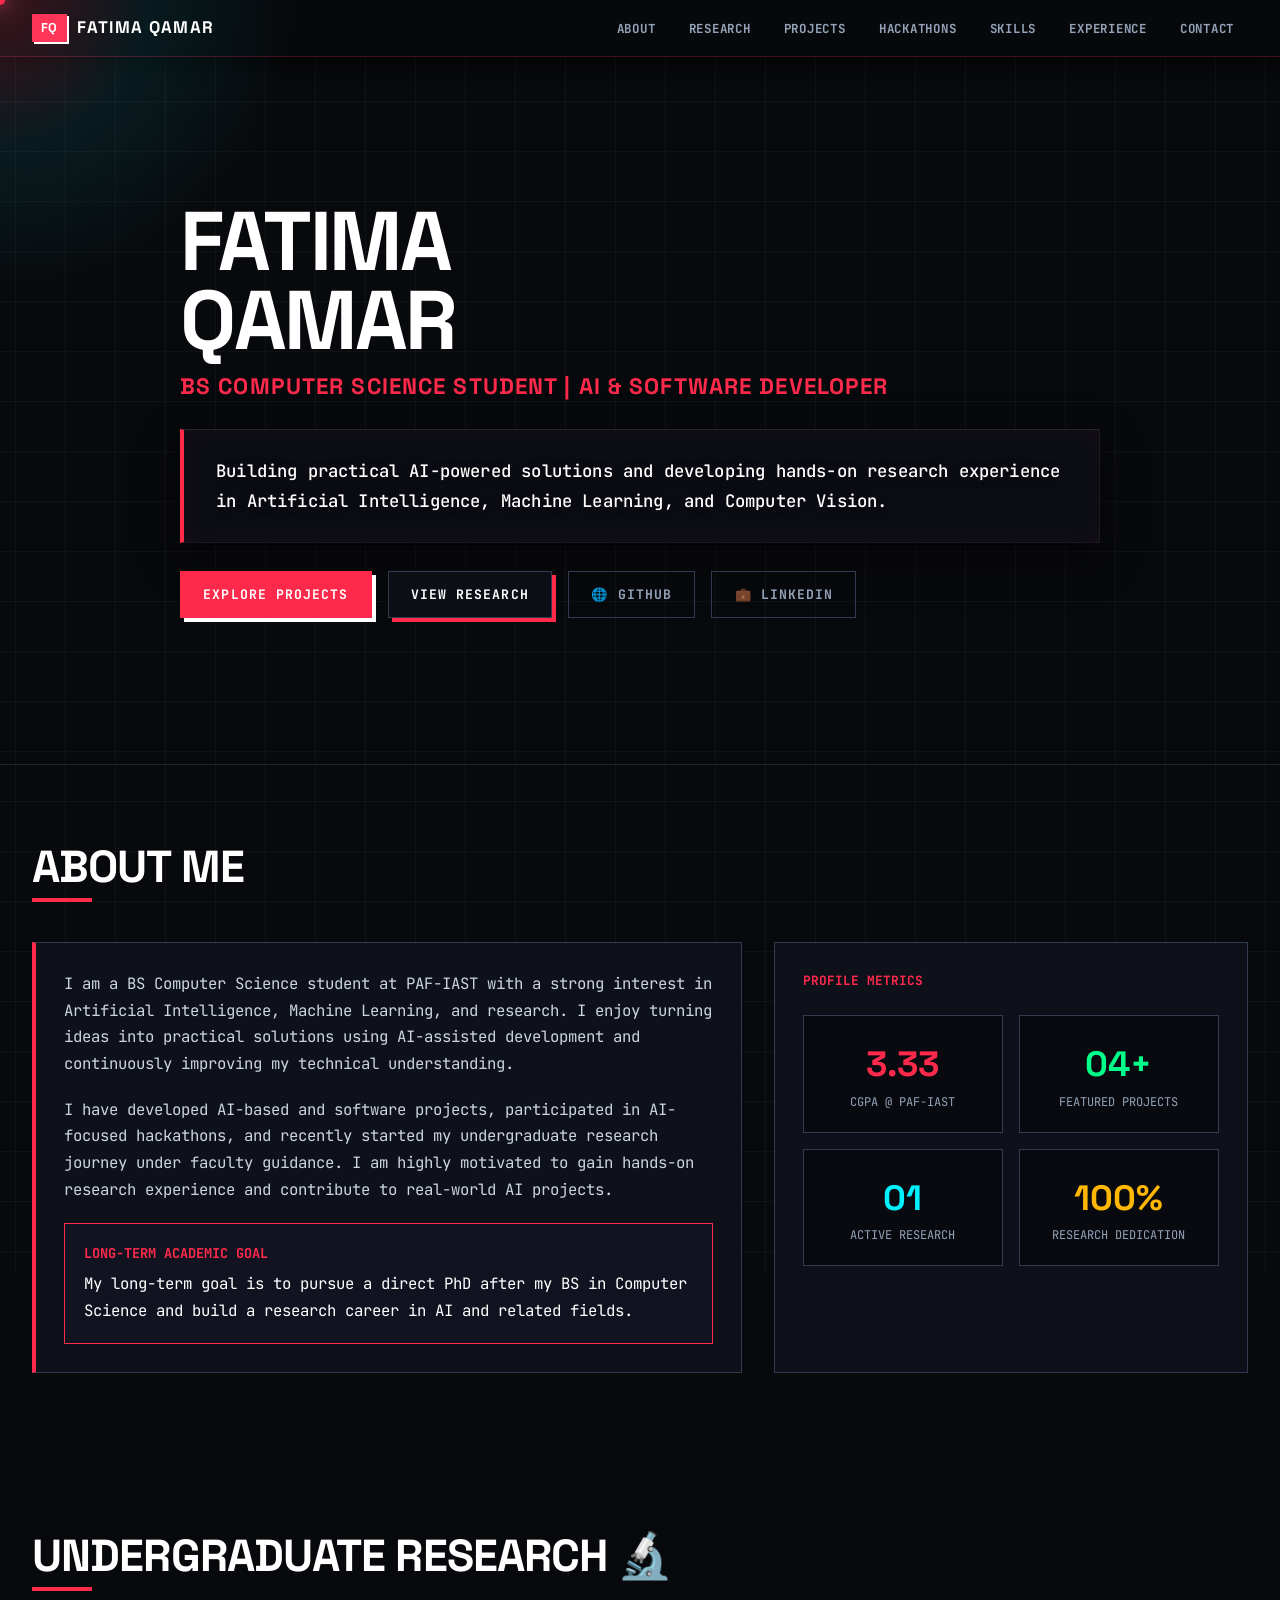
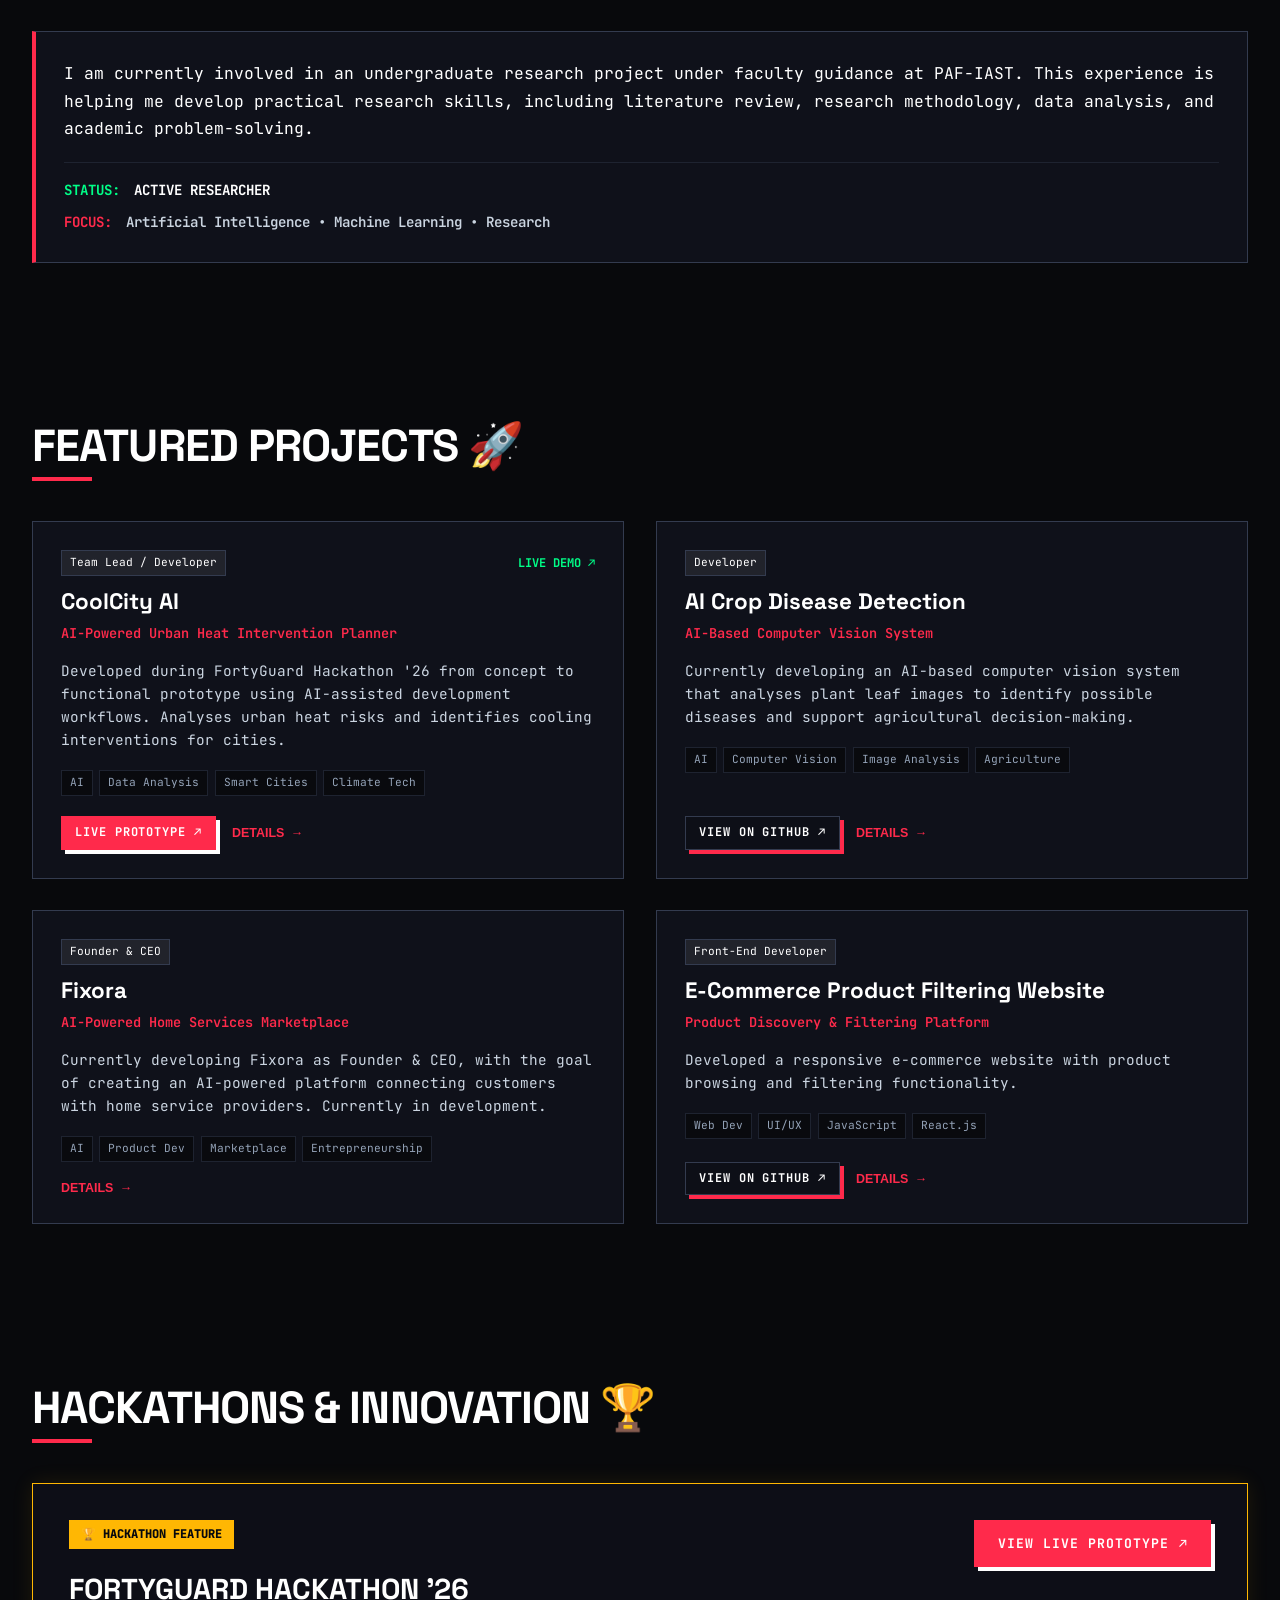
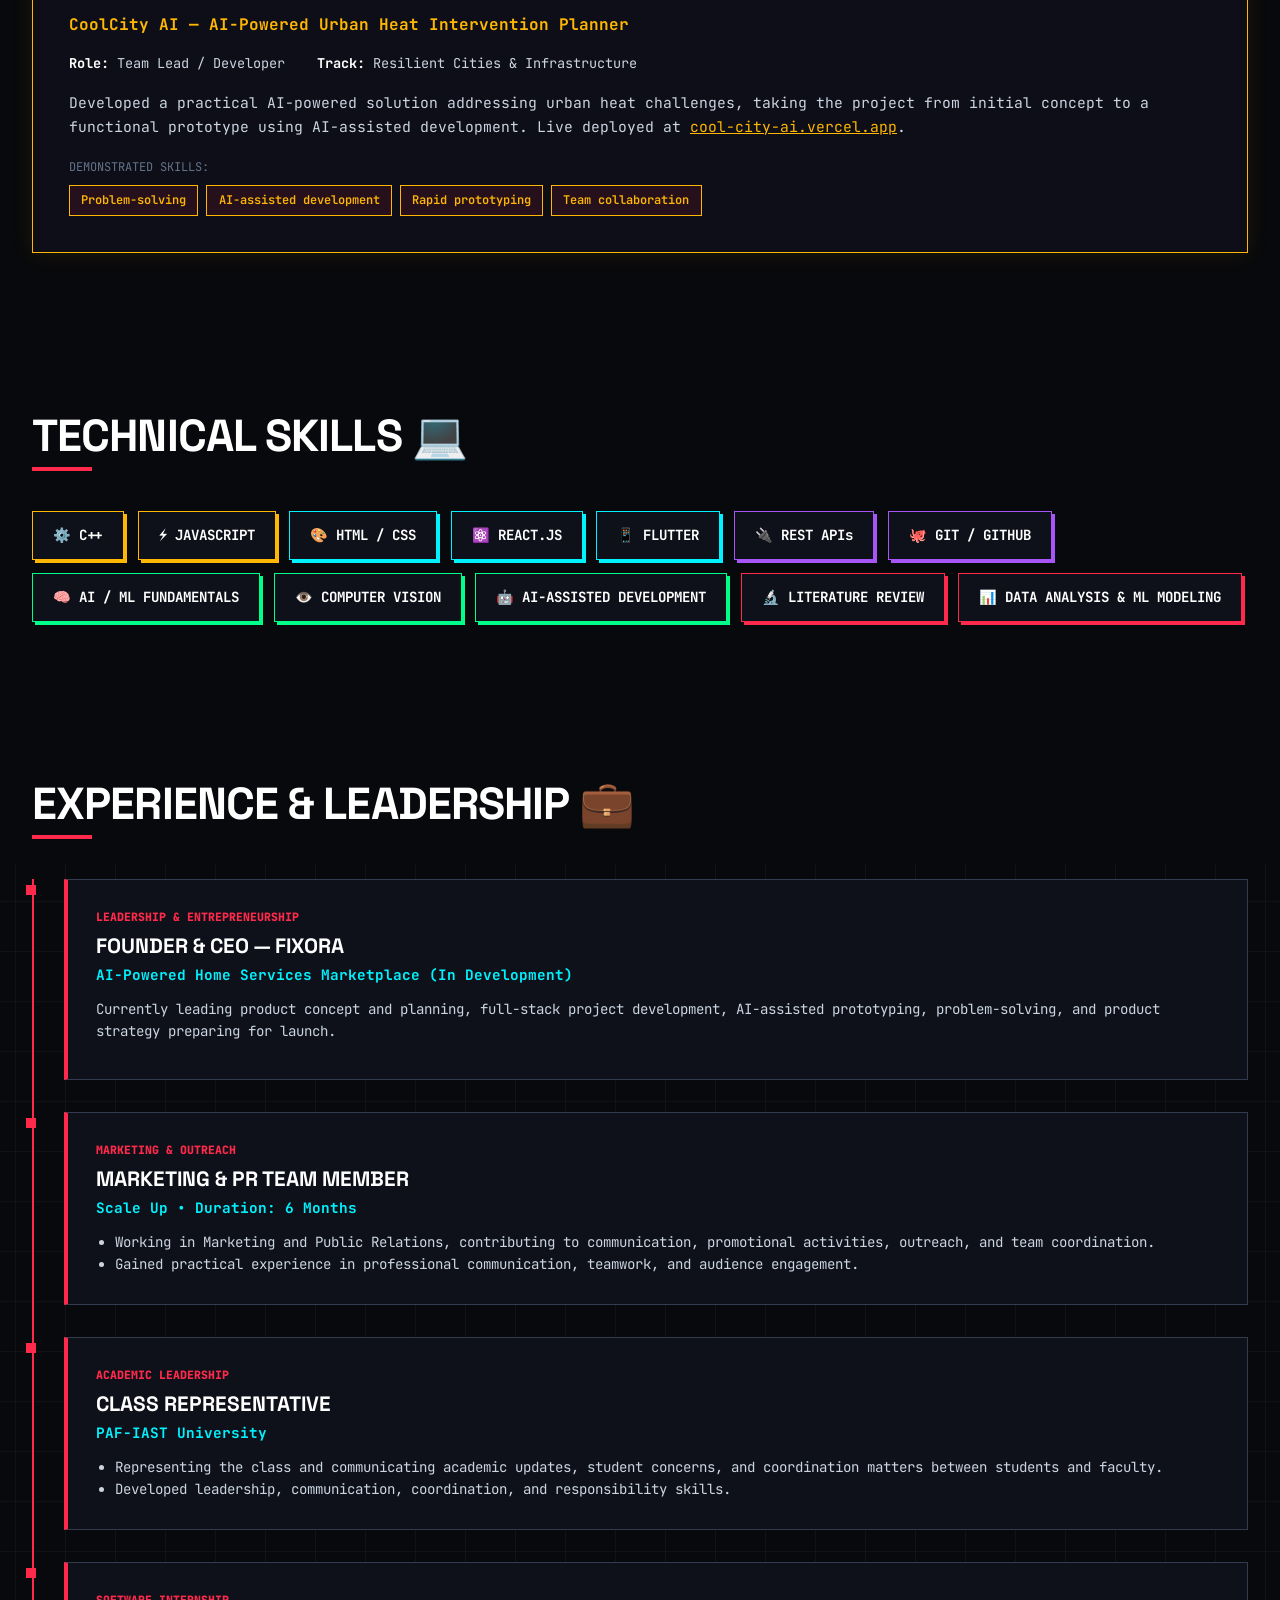
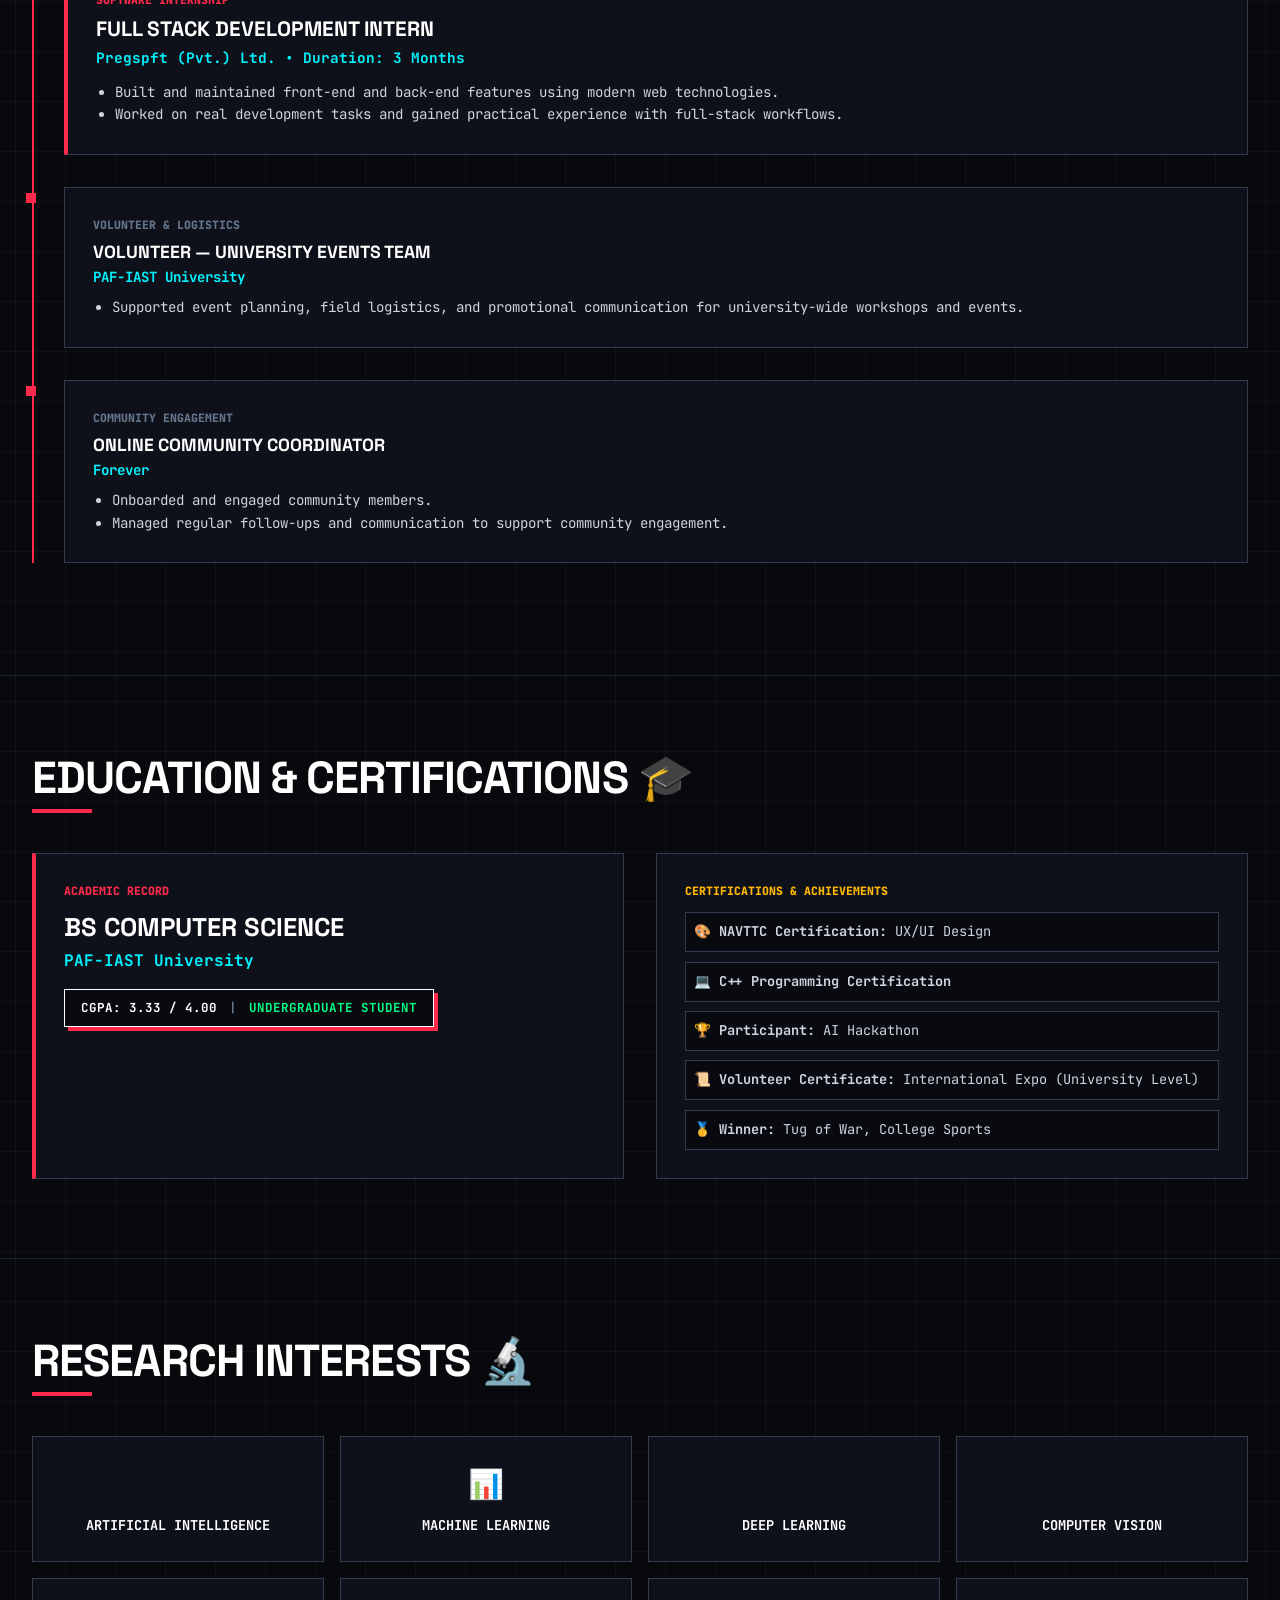
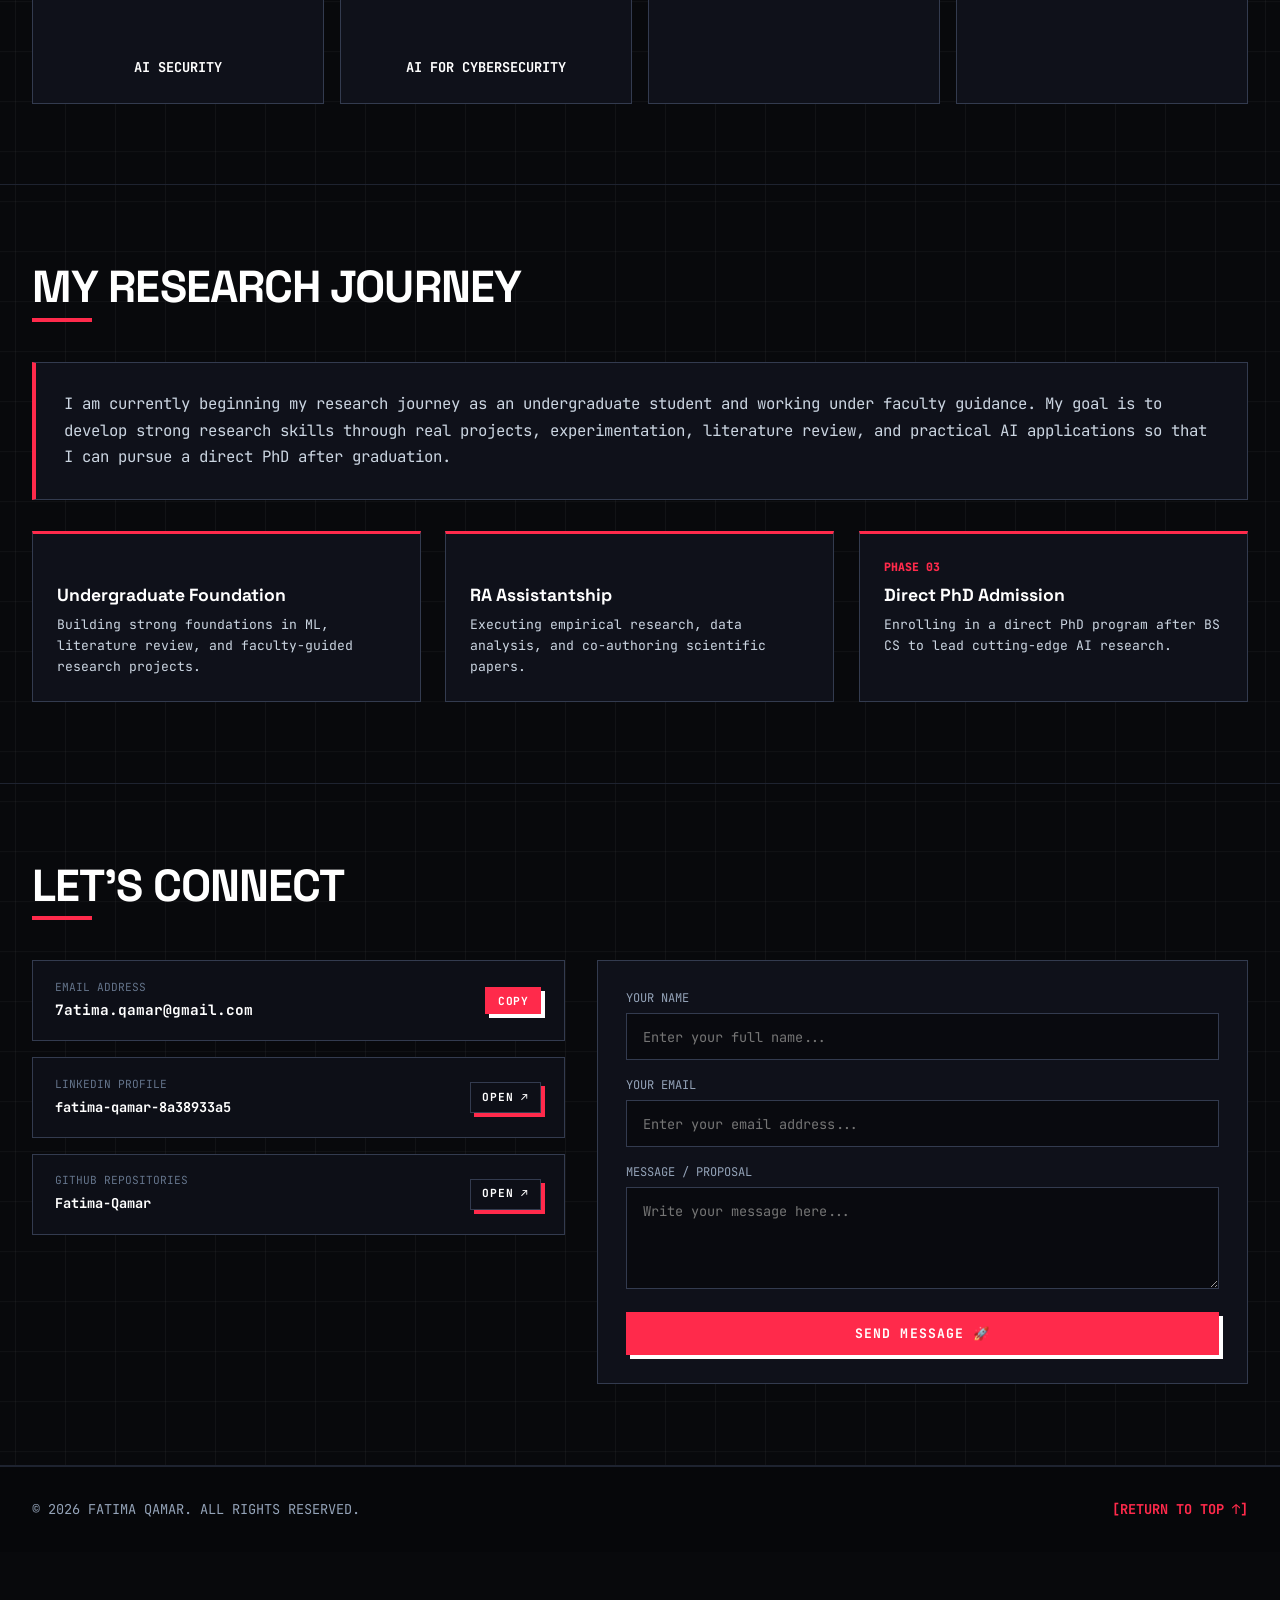
==== index.html @ ce29c6e8 "Initial commit - Fatima Qamar Cyberpunk HUD Portfolio" ====
<!DOCTYPE html>
<html lang="en">
<head>
  <meta charset="UTF-8">
  <meta name="viewport" content="width=device-width, initial-scale=1.0">
  <title>FATIMA QAMAR // AI RESEARCHER & DEVELOPER PORTFOLIO</title>
  <meta name="description" content="Portfolio of Fatima Qamar — BS Computer Science Student at PAF-IAST, AI Researcher & Software Developer.">

  <!-- External Stylesheet Backup -->
  <link rel="stylesheet" href="styles.css">

  <!-- Embedded Self-Contained Stylesheet for Guaranteed Zero-Cache Rendering -->
  <style>
    @import url('https://fonts.googleapis.com/css2?family=JetBrains+Mono:ital,wght@0,300;0,400;0,500;0,700;0,800;1,400&family=Space+Grotesk:wght@500;700;800;900&family=Syne:wght@800;900&display=swap');

    :root {
      /* Cyber Dark Color Palette */
      --bg-dark: #08090c;
      --bg-grid: #0e1017;
      --bg-card: #0f111a;
      --bg-card-hover: #151824;
      --bg-terminal: #0b0c12;
      
      --accent-red: #ff2a4b;
      --accent-red-dark: #c91834;
      --accent-red-glow: rgba(255, 42, 75, 0.35);
      
      --accent-green: #00ff88;
      --accent-green-bg: rgba(0, 255, 136, 0.12);
      --accent-cyan: #00f2fe;
      --accent-cyan-bg: rgba(0, 242, 254, 0.12);
      --accent-yellow: #ffb703;
      --accent-orange: #ff6b35;
      --accent-purple: #a855f7;

      --text-main: #ffffff;
      --text-dim: #94a3b8;
      --text-muted: #64748b;
      --text-code: #cbd5e1;

      --border-dim: #1e2330;
      --border-bright: #333b4f;
      --border-red: #ff2a4b;

      --font-title: 'Space Grotesk', 'Syne', Impact, 'Arial Black', sans-serif;
      --font-mono: 'JetBrains Mono', Consolas, 'Courier New', monospace;

      --transition: all 0.2s cubic-bezier(0.16, 1, 0.3, 1);
    }

    /* Base Resets */
    *, *::before, *::after {
      box-sizing: border-box;
      margin: 0;
      padding: 0;
    }

    html {
      scroll-behavior: smooth;
      font-size: 16px;
      background-color: #08090c;
    }

    body {
      background-color: var(--bg-dark);
      background-image: 
        linear-gradient(to right, rgba(255, 255, 255, 0.04) 1px, transparent 1px),
        linear-gradient(to bottom, rgba(255, 255, 255, 0.04) 1px, transparent 1px);
      background-size: 50px 50px;
      background-position: center center;
      color: var(--text-main);
      font-family: var(--font-mono);
      line-height: 1.6;
      overflow-x: hidden;
      position: relative;
    }

    /* Container */
    .container {
      max-width: 1280px;
      margin: 0 auto;
      padding: 0 2rem;
      position: relative;
      z-index: 1;
    }

    /* Scroll Progress Bar */
    .scroll-progress {
      position: fixed;
      top: 0;
      left: 0;
      height: 3px;
      background: var(--accent-red);
      width: 0%;
      z-index: 9999;
      box-shadow: 0 0 10px var(--accent-red);
    }

    /* Top Navbar */
    .navbar {
      position: fixed;
      top: 0;
      left: 0;
      width: 100%;
      z-index: 1000;
      background: rgba(8, 9, 12, 0.95);
      backdrop-filter: blur(16px);
      -webkit-backdrop-filter: blur(16px);
      border-bottom: 1px solid rgba(255, 42, 75, 0.25);
      padding: 0.85rem 2rem;
      display: flex;
      align-items: center;
      justify-content: space-between;
      box-shadow: 0 4px 20px rgba(0, 0, 0, 0.8);
    }

    .nav-brand {
      display: flex;
      align-items: center;
      gap: 0.65rem;
      text-decoration: none;
    }

    .brand-badge-red {
      background: var(--accent-red);
      color: #ffffff;
      font-family: var(--font-title);
      font-weight: 900;
      font-size: 0.8rem;
      padding: 0.25rem 0.55rem;
      letter-spacing: 0.05em;
      box-shadow: 2px 2px 0px #ffffff;
    }

    .brand-title-text {
      font-family: var(--font-title);
      font-weight: 800;
      font-size: 1.05rem;
      letter-spacing: 0.08em;
      color: var(--text-main);
      text-transform: uppercase;
      transition: var(--transition);
    }

    .nav-brand:hover .brand-title-text {
      color: var(--accent-red);
    }

    .nav-links {
      display: flex;
      align-items: center;
      gap: 0.35rem;
      list-style: none;
    }

    .nav-link {
      color: var(--text-dim);
      text-decoration: none;
      font-size: 0.78rem;
      font-weight: 700;
      padding: 0.4rem 0.8rem;
      border: 1px solid transparent;
      transition: var(--transition);
      text-transform: uppercase;
      letter-spacing: 0.06em;
    }

    .nav-link:hover, .nav-link.active {
      color: #ffffff;
      background: rgba(255, 42, 75, 0.15);
      border-color: var(--accent-red);
      box-shadow: 0 0 12px rgba(255, 42, 75, 0.25);
    }

    .mobile-toggle {
      display: none;
      background: none;
      border: 1px solid var(--border-dim);
      color: var(--text-main);
      font-size: 1.2rem;
      padding: 0.3rem 0.6rem;
      cursor: pointer;
    }

    /* Side Floating Tab */
    .side-floating-tab {
      position: fixed;
      right: 0;
      top: 45%;
      transform: translateY(-50%);
      z-index: 999;
      background: #0d0f17;
      border: 1px solid var(--accent-red);
      border-right: none;
      padding: 1rem 0.4rem;
      writing-mode: vertical-rl;
      text-transform: uppercase;
      font-family: var(--font-title);
      font-weight: 800;
      font-size: 0.75rem;
      letter-spacing: 0.15em;
      color: var(--text-main);
      cursor: pointer;
      box-shadow: -4px 0px 15px rgba(255, 42, 75, 0.25);
      transition: var(--transition);
      display: flex;
      align-items: center;
      gap: 0.6rem;
    }

    .side-floating-tab:hover {
      background: var(--accent-red);
      color: #ffffff;
    }

    /* General Sections */
    section {
      padding: 5rem 0;
      border-bottom: 1px solid var(--border-dim);
    }

    .section-header {
      margin-bottom: 2.5rem;
    }

    .section-title {
      font-family: var(--font-title);
      font-size: 2.8rem;
      font-weight: 900;
      text-transform: uppercase;
      letter-spacing: -0.02em;
      color: #ffffff;
      line-height: 1;
      position: relative;
      display: inline-block;
    }

    .section-title::after {
      content: '';
      display: block;
      width: 60px;
      height: 4px;
      background: var(--accent-red);
      margin-top: 0.5rem;
    }

    /* Cyber Card */
    .cyber-card {
      background: var(--bg-card);
      border: 1px solid var(--border-bright);
      padding: 1.75rem;
      position: relative;
      transition: var(--transition);
    }

    .cyber-card:hover {
      border-color: var(--accent-red);
      background: var(--bg-card-hover);
      box-shadow: 0 0 20px rgba(255, 42, 75, 0.15);
    }

    /* Red Left Accent Bar */
    .accent-bar-left {
      border-left: 4px solid var(--accent-red);
    }

    /* Buttons in HUD Style */
    .cyber-btn {
      display: inline-flex;
      align-items: center;
      justify-content: center;
      gap: 0.5rem;
      font-family: var(--font-mono);
      font-weight: 700;
      font-size: 0.82rem;
      text-transform: uppercase;
      letter-spacing: 0.08em;
      padding: 0.75rem 1.4rem;
      text-decoration: none;
      cursor: pointer;
      transition: var(--transition);
      position: relative;
    }

    .btn-cyber-red {
      background: var(--accent-red);
      color: #ffffff;
      border: 1px solid var(--accent-red);
      box-shadow: 4px 4px 0px #ffffff;
    }

    .btn-cyber-red:hover {
      transform: translate(-2px, -2px);
      box-shadow: 6px 6px 0px #ffffff;
    }

    .btn-cyber-dark {
      background: #0d0f17;
      color: #ffffff;
      border: 1px solid var(--border-bright);
      box-shadow: 4px 4px 0px var(--accent-red);
    }

    .btn-cyber-dark:hover {
      border-color: var(--accent-red);
      transform: translate(-2px, -2px);
      box-shadow: 6px 6px 0px var(--accent-red);
    }

    .btn-cyber-outline {
      background: transparent;
      color: var(--text-dim);
      border: 1px solid var(--border-bright);
    }

    .btn-cyber-outline:hover {
      color: #ffffff;
      border-color: var(--accent-red);
      background: rgba(255, 42, 75, 0.1);
    }

    /* Hero Section */
    .hero-section {
      padding-top: 8.5rem;
      padding-bottom: 5rem;
      min-height: 85vh;
      display: flex;
      align-items: center;
    }

    .hero-main-title {
      font-family: var(--font-title);
      font-size: 5.2rem;
      font-weight: 900;
      line-height: 0.95;
      letter-spacing: -0.03em;
      text-transform: uppercase;
      color: #ffffff;
      margin-bottom: 0.6rem;
    }

    .hero-sub-title {
      font-family: var(--font-title);
      font-size: 1.4rem;
      font-weight: 700;
      color: var(--accent-red);
      text-transform: uppercase;
      letter-spacing: 0.05em;
      margin-bottom: 1.5rem;
    }

    /* Aesthetic Glass Fade Hero Box */
    .hero-desc-box {
      background: rgba(13, 15, 23, 0.85);
      backdrop-filter: blur(16px);
      -webkit-backdrop-filter: blur(16px);
      border-left: 4px solid var(--accent-red);
      border-top: 1px solid rgba(255, 255, 255, 0.1);
      border-right: 1px solid rgba(255, 255, 255, 0.06);
      border-bottom: 1px solid rgba(255, 255, 255, 0.06);
      padding: 1.6rem 2rem;
      margin-bottom: 1.8rem;
      max-width: 920px;
      position: relative;
      overflow: hidden;
      box-shadow: 0 15px 35px rgba(0, 0, 0, 0.6), inset 0 0 20px rgba(255, 42, 75, 0.05);
      animation: fadeInHero 1s cubic-bezier(0.16, 1, 0.3, 1) forwards;
    }

    .hero-desc-box::before {
      content: '';
      position: absolute;
      top: 0;
      left: -100%;
      width: 100%;
      height: 100%;
      background: linear-gradient(90deg, transparent, rgba(255, 42, 75, 0.12), transparent);
      animation: subtleShine 4s infinite;
      pointer-events: none;
    }

    @keyframes fadeInHero {
      0% { opacity: 0; transform: translateY(15px); }
      100% { opacity: 1; transform: translateY(0); }
    }

    @keyframes subtleShine {
      0% { left: -100%; }
      50%, 100% { left: 100%; }
    }

    .hero-desc-text {
      font-size: 1.08rem;
      color: #ffffff;
      line-height: 1.75;
      font-weight: 500;
      margin-bottom: 0.75rem;
      letter-spacing: 0.01em;
      text-shadow: 0 2px 10px rgba(0, 0, 0, 0.5);
    }

    .hero-sub-note {
      font-size: 0.95rem;
      color: var(--accent-cyan);
      line-height: 1.65;
      font-weight: 500;
      padding-top: 0.75rem;
      border-top: 1px dashed rgba(255, 255, 255, 0.15);
      margin-top: 0.4rem;
    }

    .status-box-cyber {
      display: inline-flex;
      align-items: center;
      gap: 0.75rem;
      background: #090a0f;
      border: 1px solid #ffffff;
      padding: 0.5rem 1rem;
      font-size: 0.78rem;
      font-weight: 700;
      letter-spacing: 0.08em;
      box-shadow: 4px 4px 0px var(--accent-red);
      margin-bottom: 2rem;
    }

    .status-dot-green {
      width: 10px;
      height: 10px;
      background: var(--accent-green);
      border-radius: 50%;
      box-shadow: 0 0 10px var(--accent-green);
      animation: pulseGreen 2s infinite;
    }

    @keyframes pulseGreen {
      0% { transform: scale(1); opacity: 1; }
      50% { transform: scale(1.3); opacity: 0.5; }
      100% { transform: scale(1); opacity: 1; }
    }

    .hero-action-row {
      display: flex;
      flex-wrap: wrap;
      gap: 1rem;
      align-items: center;
    }

    /* About Section */
    .about-grid {
      display: grid;
      grid-template-columns: 1.2fr 0.8fr;
      gap: 2rem;
    }

    .about-text-p {
      font-size: 0.98rem;
      color: var(--text-code);
      line-height: 1.7;
      margin-bottom: 1.2rem;
    }

    .about-vision-box {
      background: #111420;
      border: 1px solid var(--accent-red);
      padding: 1.2rem;
      margin-top: 1rem;
    }

    .about-vision-title {
      font-size: 0.85rem;
      font-weight: 700;
      color: var(--accent-red);
      margin-bottom: 0.4rem;
      text-transform: uppercase;
    }

    /* Research Section */
    .research-hud-card {
      background: #0e111a;
      border: 1px solid var(--accent-red);
      padding: 2.25rem;
      position: relative;
      box-shadow: 0 0 30px rgba(255, 42, 75, 0.12);
    }

    .research-hud-grid {
      display: grid;
      grid-template-columns: 1.2fr 0.8fr;
      gap: 2.5rem;
      align-items: center;
    }

    .research-badge-red {
      background: var(--accent-red);
      color: #fff;
      font-size: 0.75rem;
      font-weight: 800;
      padding: 0.35rem 0.8rem;
      letter-spacing: 0.08em;
      display: inline-block;
    }

    .research-title-text {
      font-family: var(--font-title);
      font-size: 1.8rem;
      font-weight: 900;
      line-height: 1.2;
      color: #ffffff;
      margin-bottom: 1rem;
    }

    .research-p-desc {
      font-size: 0.98rem;
      color: var(--text-code);
      line-height: 1.7;
      margin-bottom: 1.25rem;
    }

    .research-box-dark {
      background: #090a0f;
      border: 1px solid var(--border-bright);
      padding: 1rem;
      margin-bottom: 1.5rem;
    }

    .research-area-pills {
      display: flex;
      flex-wrap: wrap;
      gap: 0.5rem;
    }

    .research-pill {
      background: rgba(255, 42, 75, 0.1);
      border: 1px solid var(--accent-red);
      color: #ffffff;
      font-size: 0.75rem;
      padding: 0.3rem 0.7rem;
      font-weight: 600;
    }

    .research-img-box {
      border: 1px solid var(--border-bright);
      position: relative;
      overflow: hidden;
    }

    .research-img-src {
      width: 100%;
      height: 270px;
      object-fit: cover;
      display: block;
    }

    /* Projects Section */
    .projects-grid-cyber {
      display: grid;
      grid-template-columns: repeat(2, 1fr);
      gap: 2rem;
    }

    .project-card-cyber {
      background: var(--bg-card);
      border: 1px solid var(--border-bright);
      padding: 1.75rem;
      display: flex;
      flex-direction: column;
      justify-content: space-between;
      height: 100%;
      transition: var(--transition);
    }

    .project-card-cyber:hover {
      border-color: var(--accent-red);
      transform: translateY(-3px);
      box-shadow: 0 0 25px rgba(255, 42, 75, 0.15);
    }

    .project-role-tag {
      background: rgba(255, 255, 255, 0.08);
      border: 1px solid var(--border-bright);
      font-size: 0.7rem;
      color: #ffffff;
      padding: 0.2rem 0.5rem;
    }

    .project-title-h3 {
      font-family: var(--font-title);
      font-size: 1.4rem;
      font-weight: 800;
      color: #ffffff;
      margin-top: 0.4rem;
      margin-bottom: 0.2rem;
    }

    .project-sub-tag {
      font-size: 0.85rem;
      color: var(--accent-red);
      font-weight: 600;
      margin-bottom: 0.85rem;
    }

    .project-p-text {
      font-size: 0.9rem;
      color: var(--text-code);
      line-height: 1.6;
      margin-bottom: 1.2rem;
    }

    .project-focus-row {
      display: flex;
      flex-wrap: wrap;
      gap: 0.4rem;
      margin-bottom: 1.2rem;
    }

    .focus-badge {
      background: #090a0e;
      border: 1px solid var(--border-dim);
      color: var(--text-dim);
      font-size: 0.7rem;
      padding: 0.2rem 0.5rem;
    }

    .btn-detail-cyber {
      font-size: 0.78rem;
      color: var(--accent-red);
      font-weight: 700;
      background: none;
      border: none;
      cursor: pointer;
      display: inline-flex;
      align-items: center;
      gap: 0.4rem;
      text-transform: uppercase;
      text-decoration: none;
    }

    .btn-detail-cyber:hover {
      text-decoration: underline;
    }

    /* Hackathons */
    .hackathon-card-hud {
      background: #0d0e17;
      border: 1px solid var(--accent-yellow);
      padding: 2.25rem;
      box-shadow: 0 0 20px rgba(255, 183, 3, 0.1);
    }

    .hackathon-badge-yellow {
      background: var(--accent-yellow);
      color: #07090e;
      font-weight: 900;
      font-size: 0.75rem;
      padding: 0.3rem 0.75rem;
      display: inline-block;
      margin-bottom: 0.75rem;
    }

    /* Skills Pill Boxes */
    .skill-pills-container {
      display: flex;
      flex-wrap: wrap;
      gap: 0.85rem;
    }

    .skill-pill-box {
      background: #0f111a;
      border: 1px solid var(--border-bright);
      padding: 0.75rem 1.25rem;
      display: inline-flex;
      align-items: center;
      gap: 0.65rem;
      font-size: 0.88rem;
      font-weight: 700;
      color: #ffffff;
      position: relative;
      cursor: pointer;
      transition: var(--transition);
      box-shadow: 3px 3px 0px var(--shadow-color, #1e2330);
    }

    .skill-pill-box[data-color="red"] { --shadow-color: var(--accent-red); border-color: var(--accent-red); }
    .skill-pill-box[data-color="green"] { --shadow-color: var(--accent-green); border-color: var(--accent-green); }
    .skill-pill-box[data-color="cyan"] { --shadow-color: var(--accent-cyan); border-color: var(--accent-cyan); }
    .skill-pill-box[data-color="yellow"] { --shadow-color: var(--accent-yellow); border-color: var(--accent-yellow); }
    .skill-pill-box[data-color="purple"] { --shadow-color: var(--accent-purple); border-color: var(--accent-purple); }

    .skill-pill-box:hover {
      transform: translate(-2px, -2px);
      box-shadow: 5px 5px 0px var(--shadow-color, #ffffff);
    }

    .skill-pill-box .skill-tooltip {
      position: absolute;
      bottom: 115%;
      left: 50%;
      transform: translateX(-50%) translateY(10px);
      background: #090a0f;
      border: 1px solid var(--shadow-color, var(--accent-green));
      padding: 0.5rem 0.85rem;
      white-space: nowrap;
      opacity: 0;
      pointer-events: none;
      transition: all 0.2s ease;
      z-index: 100;
      box-shadow: 0 5px 15px rgba(0,0,0,0.8);
    }

    .skill-pill-box:hover .skill-tooltip {
      opacity: 1;
      transform: translateX(-50%) translateY(0);
    }

    .tooltip-cat {
      font-size: 0.65rem;
      color: var(--text-muted);
      text-transform: uppercase;
    }

    .tooltip-level {
      font-size: 0.75rem;
      color: var(--accent-green);
      font-weight: bold;
    }

    /* Experience Timeline */
    .timeline-hud {
      position: relative;
      padding-left: 2rem;
    }

    .timeline-hud::before {
      content: '';
      position: absolute;
      left: 0;
      top: 0;
      bottom: 0;
      width: 2px;
      background: var(--accent-red);
    }

    .timeline-block {
      position: relative;
      margin-bottom: 2rem;
    }

    .timeline-block::before {
      content: '';
      position: absolute;
      left: -2.35rem;
      top: 0.4rem;
      width: 10px;
      height: 10px;
      background: var(--accent-red);
    }

    /* Education Grid */
    .edu-grid-hud {
      display: grid;
      grid-template-columns: 1fr 1fr;
      gap: 2rem;
    }

    /* Interests Grid */
    .interests-grid-hud {
      display: grid;
      grid-template-columns: repeat(4, 1fr);
      gap: 1rem;
    }

    .interest-box-cyber {
      background: #0f111a;
      border: 1px solid var(--border-bright);
      padding: 1.5rem 1rem;
      text-align: center;
      transition: var(--transition);
    }

    .interest-box-cyber:hover {
      border-color: var(--accent-red);
      transform: translateY(-3px);
      box-shadow: 0 0 15px rgba(255, 42, 75, 0.2);
    }

    .interest-icon-cyber {
      font-size: 1.8rem;
      margin-bottom: 0.5rem;
    }

    .interest-name-cyber {
      font-size: 0.85rem;
      font-weight: 700;
      color: #ffffff;
    }

    /* Journey Roadmap */
    .journey-roadmap-hud {
      display: grid;
      grid-template-columns: repeat(3, 1fr);
      gap: 1.5rem;
    }

    .journey-step-hud {
      background: #0f111a;
      border: 1px solid var(--border-bright);
      padding: 1.5rem;
      border-top: 3px solid var(--accent-red);
    }

    /* Contact Section */
    .contact-grid-hud {
      display: grid;
      grid-template-columns: 0.9fr 1.1fr;
      gap: 2rem;
    }

    .contact-box-item {
      background: #0d0f17;
      border: 1px solid var(--border-bright);
      padding: 1.1rem 1.4rem;
      display: flex;
      align-items: center;
      justify-content: space-between;
      margin-bottom: 1rem;
    }

    .contact-form-cyber {
      display: flex;
      flex-direction: column;
      gap: 1rem;
    }

    .form-input-cyber {
      background: #090a0f;
      border: 1px solid var(--border-bright);
      padding: 0.85rem 1rem;
      color: #ffffff;
      font-family: var(--font-mono);
      font-size: 0.85rem;
    }

    .form-input-cyber:focus {
      outline: none;
      border-color: var(--accent-red);
      box-shadow: 0 0 10px rgba(255, 42, 75, 0.2);
    }

    /* Modal Overlay */
    .modal-overlay {
      position: fixed;
      inset: 0;
      background: rgba(8, 9, 12, 0.92);
      backdrop-filter: blur(12px);
      z-index: 9999;
      display: flex;
      align-items: center;
      justify-content: center;
      opacity: 0;
      pointer-events: none;
      transition: opacity 0.2s ease;
      padding: 1.5rem;
    }

    .modal-overlay.active {
      opacity: 1;
      pointer-events: auto;
    }

    .modal-box-hud {
      background: #0e111a;
      border: 2px solid var(--accent-red);
      max-width: 650px;
      width: 100%;
      padding: 2rem;
      position: relative;
      box-shadow: 0 0 40px rgba(255, 42, 75, 0.3);
    }

    .modal-close-btn {
      position: absolute;
      top: 1rem;
      right: 1rem;
      background: var(--accent-red);
      color: #fff;
      border: none;
      width: 30px;
      height: 30px;
      cursor: pointer;
      font-weight: 800;
    }

    /* Toast */
    .toast-hud {
      position: fixed;
      bottom: 2rem;
      right: 2rem;
      background: #0e111a;
      border: 1px solid var(--accent-green);
      color: #ffffff;
      padding: 0.85rem 1.4rem;
      box-shadow: 0 0 20px rgba(0, 255, 136, 0.25);
      z-index: 10000;
      transform: translateY(100px);
      opacity: 0;
      transition: all 0.3s ease;
      font-size: 0.85rem;
    }

    .toast-hud.show {
      transform: translateY(0);
      opacity: 1;
    }

    /* Footer */
    footer {
      padding: 2rem 0;
      background: #06070a;
      border-top: 1px solid var(--border-dim);
      font-size: 0.85rem;
      color: var(--text-dim);
    }

    /* Interactive Dynamic Cursor Light & Glowing Spotlight */
    .cursor-light {
      position: fixed;
      top: 0;
      left: 0;
      width: 600px;
      height: 600px;
      border-radius: 50%;
      background: radial-gradient(circle, rgba(255, 42, 75, 0.22) 0%, rgba(0, 242, 254, 0.08) 35%, transparent 70%);
      pointer-events: none;
      transform: translate(-50%, -50%);
      z-index: 99999;
      transition: transform 0.04s cubic-bezier(0.1, 1, 0.1, 1), opacity 0.3s ease;
      mix-blend-mode: screen;
    }

    .cursor-dot {
      position: fixed;
      top: 0;
      left: 0;
      width: 10px;
      height: 10px;
      border-radius: 50%;
      background: var(--accent-red);
      pointer-events: none;
      transform: translate(-50%, -50%);
      z-index: 100000;
      box-shadow: 0 0 16px var(--accent-red), 0 0 30px var(--accent-cyan);
      transition: transform 0.01s linear, opacity 0.3s ease;
    }

    /* 3D Depth Elevation & Dynamic Perspective */
    body {
      perspective: 1200px;
    }

    .cyber-card,
    .project-card-cyber,
    .interest-box-cyber,
    .skill-pill-box,
    .hackathon-card-hud,
    .journey-step-hud,
    .hero-desc-box {
      transform-style: preserve-3d;
      transition: transform 0.35s cubic-bezier(0.165, 0.84, 0.44, 1), 
                  box-shadow 0.35s cubic-bezier(0.165, 0.84, 0.44, 1), 
                  border-color 0.3s ease,
                  background 0.3s ease;
      will-change: transform;
    }

    .cyber-card:hover,
    .project-card-cyber:hover {
      transform: translateY(-8px) rotateX(3deg) rotateY(-2deg) scale3d(1.01, 1.01, 1.01);
      box-shadow: 0 20px 45px rgba(0, 0, 0, 0.75), 0 0 35px rgba(255, 42, 75, 0.28);
      border-color: var(--accent-red);
    }

    .interest-box-cyber:hover {
      transform: translateY(-6px) rotateX(5deg) scale(1.05);
      box-shadow: 0 15px 35px rgba(0, 0, 0, 0.7), 0 0 25px rgba(255, 42, 75, 0.35);
      border-color: var(--accent-red);
    }

    .skill-pill-box:hover {
      transform: translate(-3px, -4px) scale(1.06);
      box-shadow: 6px 6px 0px var(--shadow-color, #ffffff), 0 12px 28px rgba(0, 0, 0, 0.6);
    }

    .hero-desc-box:hover {
      transform: translateY(-5px) rotateX(2deg) rotateY(1deg);
      box-shadow: 0 22px 45px rgba(0, 0, 0, 0.8), -5px 0 25px rgba(255, 42, 75, 0.35);
    }

    /* Responsive Breakpoints */
    @media (max-width: 992px) {
      .about-grid, .research-hud-grid, .projects-grid-cyber, .edu-grid-hud, .contact-grid-hud {
        grid-template-columns: 1fr;
      }
      .hero-main-title {
        font-size: 3.8rem;
      }
      .interests-grid-hud {
        grid-template-columns: repeat(2, 1fr);
      }
      .journey-roadmap-hud {
        grid-template-columns: 1fr;
      }
      .cursor-light, .cursor-dot {
        display: none;
      }
    }

    @media (max-width: 768px) {
      .nav-links {
        display: none;
      }
      .mobile-toggle {
        display: block;
      }
    }
  </style>
</head>
<body>

  <!-- Dynamic Interactive Cursor Light Overlay -->
  <div class="cursor-light" id="cursorLight"></div>
  <div class="cursor-dot" id="cursorDot"></div>

  <!-- Scroll Progress Indicator -->
  <div class="scroll-progress" id="scrollProgress"></div>

  <!-- Top Navigation Bar -->
  <header>
    <nav class="navbar" aria-label="Main Navigation">
      <a href="#hero" class="nav-brand">
        <span class="brand-badge-red">FQ</span>
        <span class="brand-title-text">FATIMA QAMAR</span>
      </a>

      <ul class="nav-links" id="navLinksContainer">
        <li><a href="#about" class="nav-link">ABOUT</a></li>
        <li><a href="#research" class="nav-link">RESEARCH</a></li>
        <li><a href="#projects" class="nav-link">PROJECTS</a></li>
        <li><a href="#hackathons" class="nav-link">HACKATHONS</a></li>
        <li><a href="#skills" class="nav-link">SKILLS</a></li>
        <li><a href="#experience" class="nav-link">EXPERIENCE</a></li>
        <li><a href="#contact" class="nav-link">CONTACT</a></li>
      </ul>

      <button class="mobile-toggle" id="mobileToggle" aria-label="Toggle menu">☰</button>
    </nav>
  </header>

  <main>
    <!-- ==========================================================================
         01. HERO SECTION
         ========================================================================== -->
    <section id="hero" class="hero-section">
      <div class="container">
        <div style="max-width: 950px;">
          <!-- Giant Bold Headline -->
          <h1 class="hero-main-title">FATIMA<br>QAMAR</h1>

          <div class="hero-sub-title">BS COMPUTER SCIENCE STUDENT | AI & SOFTWARE DEVELOPER</div>

          <!-- Aesthetic Fade Description Box -->
          <div class="hero-desc-box">
            <p class="hero-desc-text" style="margin-bottom: 0;">
              Building practical AI-powered solutions and developing hands-on research experience in Artificial Intelligence, Machine Learning, and Computer Vision.
            </p>
          </div>

          <!-- Action Buttons -->
          <div class="hero-action-row">
            <a href="#projects" class="cyber-btn btn-cyber-red">EXPLORE PROJECTS</a>
            <a href="#research" class="cyber-btn btn-cyber-dark">VIEW RESEARCH</a>
            <a href="https://github.com/Fatima-Qamar" target="_blank" rel="noopener" class="cyber-btn btn-cyber-outline">🌐 GITHUB</a>
            <a href="https://www.linkedin.com/in/fatima-qamar-8a38933a5" target="_blank" rel="noopener" class="cyber-btn btn-cyber-outline">💼 LINKEDIN</a>
          </div>
        </div>
      </div>
    </section>

    <!-- ==========================================================================
         02. ABOUT ME
         ========================================================================== -->
    <section id="about">
      <div class="container">
        <div class="section-header">
          <h2 class="section-title">ABOUT ME</h2>
        </div>

        <div class="about-grid">
          <div class="cyber-card accent-bar-left">
            <p class="about-text-p">
              I am a BS Computer Science student at PAF-IAST with a strong interest in Artificial Intelligence, Machine Learning, and research. I enjoy turning ideas into practical solutions using AI-assisted development and continuously improving my technical understanding.
            </p>
            <p class="about-text-p">
              I have developed AI-based and software projects, participated in AI-focused hackathons, and recently started my undergraduate research journey under faculty guidance. I am highly motivated to gain hands-on research experience and contribute to real-world AI projects.
            </p>
            
            <div class="about-vision-box">
              <div class="about-vision-title">Long-Term Academic Goal</div>
              <p class="about-text-p" style="margin: 0; color: #fff;">
                My long-term goal is to pursue a direct PhD after my BS in Computer Science and build a research career in AI and related fields.
              </p>
            </div>
          </div>

          <div class="cyber-card">
            <div style="font-size: 0.8rem; color: var(--accent-red); font-weight: bold; margin-bottom: 1.5rem; text-transform: uppercase;">
              PROFILE METRICS
            </div>
            <div style="display: grid; grid-template-columns: repeat(2, 1fr); gap: 1rem;">
              <div style="background: #090a0f; border: 1px solid var(--border-bright); padding: 1.25rem; text-align: center;">
                <div style="font-family: var(--font-title); font-size: 2.2rem; font-weight: 900; color: var(--accent-red);">3.33</div>
                <div style="font-size: 0.75rem; color: var(--text-dim);">CGPA @ PAF-IAST</div>
              </div>
              <div style="background: #090a0f; border: 1px solid var(--border-bright); padding: 1.25rem; text-align: center;">
                <div style="font-family: var(--font-title); font-size: 2.2rem; font-weight: 900; color: var(--accent-green);">04+</div>
                <div style="font-size: 0.75rem; color: var(--text-dim);">FEATURED PROJECTS</div>
              </div>
              <div style="background: #090a0f; border: 1px solid var(--border-bright); padding: 1.25rem; text-align: center;">
                <div style="font-family: var(--font-title); font-size: 2.2rem; font-weight: 900; color: var(--accent-cyan);">01</div>
                <div style="font-size: 0.75rem; color: var(--text-dim);">ACTIVE RESEARCH</div>
              </div>
              <div style="background: #090a0f; border: 1px solid var(--border-bright); padding: 1.25rem; text-align: center;">
                <div style="font-family: var(--font-title); font-size: 2.2rem; font-weight: 900; color: var(--accent-yellow);">100%</div>
                <div style="font-size: 0.75rem; color: var(--text-dim);">RESEARCH DEDICATION</div>
              </div>
            </div>
          </div>
        </div>
      </div>
    </section>

    <!-- ==========================================================================
         UNDERGRADUATE RESEARCH 🔬
         ========================================================================== -->
    <section id="research">
      <div class="container">
        <div class="section-header">
          <h2 class="section-title">UNDERGRADUATE RESEARCH 🔬</h2>
        </div>

        <div class="cyber-card accent-bar-left">
          <p class="about-text-p" style="font-size: 1.02rem; color: #ffffff; line-height: 1.7; margin-bottom: 1.2rem;">
            I am currently involved in an undergraduate research project under faculty guidance at PAF-IAST. This experience is helping me develop practical research skills, including literature review, research methodology, data analysis, and academic problem-solving.
          </p>

          <div style="display: flex; flex-direction: column; gap: 0.6rem; font-size: 0.88rem; border-top: 1px solid var(--border-dim); padding-top: 1rem; margin-top: 0.5rem;">
            <div>
              <strong style="color: var(--accent-green); text-transform: uppercase;">STATUS:</strong>
              <span style="color: #ffffff; font-weight: 700; margin-left: 0.4rem;">ACTIVE RESEARCHER</span>
            </div>
            <div>
              <strong style="color: var(--accent-red); text-transform: uppercase;">FOCUS:</strong>
              <span style="color: var(--text-code); font-weight: 600; margin-left: 0.4rem;">Artificial Intelligence • Machine Learning • Research</span>
            </div>
          </div>
        </div>
      </div>
    </section>

    <!-- ==========================================================================
         04. FEATURED PROJECTS 🚀 (CLEAN GRID WITH LIVE & GITHUB LINKS)
         ========================================================================== -->
    <section id="projects">
      <div class="container">
        <div class="section-header">
          <h2 class="section-title">FEATURED PROJECTS 🚀</h2>
        </div>

        <div class="projects-grid-cyber">
          <!-- Project 01: CoolCity AI -->
          <div class="project-card-cyber">
            <div>
              <div style="display: flex; justify-content: space-between; align-items: center; margin-bottom: 0.5rem;">
                <span class="project-role-tag">Team Lead / Developer</span>
                <a href="https://cool-city-ai.vercel.app/" target="_blank" rel="noopener" style="font-size: 0.75rem; color: var(--accent-green); font-weight: bold; text-decoration: none;">LIVE DEMO ↗</a>
              </div>
              <h3 class="project-title-h3">CoolCity AI</h3>
              <div class="project-sub-tag">AI-Powered Urban Heat Intervention Planner</div>
              <p class="project-p-text">
                Developed during FortyGuard Hackathon '26 from concept to functional prototype using AI-assisted development workflows. Analyses urban heat risks and identifies cooling interventions for cities.
              </p>
              <div class="project-focus-row">
                <span class="focus-badge">AI</span>
                <span class="focus-badge">Data Analysis</span>
                <span class="focus-badge">Smart Cities</span>
                <span class="focus-badge">Climate Tech</span>
              </div>
            </div>
            <div style="display: flex; gap: 1rem; align-items: center;">
              <a href="https://cool-city-ai.vercel.app/" target="_blank" rel="noopener" class="cyber-btn btn-cyber-red" style="padding: 0.4rem 0.8rem; font-size: 0.75rem;">LIVE PROTOTYPE ↗</a>
              <button class="btn-detail-cyber" data-project="coolcity">DETAILS <span>→</span></button>
            </div>
          </div>

          <!-- Project 02: AI Crop Disease Detection -->
          <div class="project-card-cyber">
            <div>
              <div style="display: flex; justify-content: space-between; align-items: center; margin-bottom: 0.5rem;">
                <span class="project-role-tag">Developer</span>
              </div>
              <h3 class="project-title-h3">AI Crop Disease Detection</h3>
              <div class="project-sub-tag">AI-Based Computer Vision System</div>
              <p class="project-p-text">
                Currently developing an AI-based computer vision system that analyses plant leaf images to identify possible diseases and support agricultural decision-making.
              </p>
              <div class="project-focus-row">
                <span class="focus-badge">AI</span>
                <span class="focus-badge">Computer Vision</span>
                <span class="focus-badge">Image Analysis</span>
                <span class="focus-badge">Agriculture</span>
              </div>
            </div>
            <div style="display: flex; gap: 1rem; align-items: center;">
              <a href="https://github.com/Fatima-Qamar" target="_blank" rel="noopener" class="cyber-btn btn-cyber-dark" style="padding: 0.4rem 0.8rem; font-size: 0.75rem;">VIEW ON GITHUB ↗</a>
              <button class="btn-detail-cyber" data-project="cropdisease">DETAILS <span>→</span></button>
            </div>
          </div>

          <!-- Project 03: Fixora -->
          <div class="project-card-cyber">
            <div>
              <div style="display: flex; justify-content: space-between; align-items: center; margin-bottom: 0.5rem;">
                <span class="project-role-tag">Founder & CEO</span>
              </div>
              <h3 class="project-title-h3">Fixora</h3>
              <div class="project-sub-tag">AI-Powered Home Services Marketplace</div>
              <p class="project-p-text">
                Currently developing Fixora as Founder & CEO, with the goal of creating an AI-powered platform connecting customers with home service providers. Currently in development.
              </p>
              <div class="project-focus-row">
                <span class="focus-badge">AI</span>
                <span class="focus-badge">Product Dev</span>
                <span class="focus-badge">Marketplace</span>
                <span class="focus-badge">Entrepreneurship</span>
              </div>
            </div>
            <div style="display: flex; gap: 1rem; align-items: center;">
              <button class="btn-detail-cyber" data-project="fixora">DETAILS <span>→</span></button>
            </div>
          </div>

          <!-- Project 04: E-Commerce Product Filtering Website -->
          <div class="project-card-cyber">
            <div>
              <div style="display: flex; justify-content: space-between; align-items: center; margin-bottom: 0.5rem;">
                <span class="project-role-tag">Front-End Developer</span>
              </div>
              <h3 class="project-title-h3">E-Commerce Product Filtering Website</h3>
              <div class="project-sub-tag">Product Discovery & Filtering Platform</div>
              <p class="project-p-text">
                Developed a responsive e-commerce website with product browsing and filtering functionality.
              </p>
              <div class="project-focus-row">
                <span class="focus-badge">Web Dev</span>
                <span class="focus-badge">UI/UX</span>
                <span class="focus-badge">JavaScript</span>
                <span class="focus-badge">React.js</span>
              </div>
            </div>
            <div style="display: flex; gap: 1rem; align-items: center;">
              <a href="https://github.com/Fatima-Qamar" target="_blank" rel="noopener" class="cyber-btn btn-cyber-dark" style="padding: 0.4rem 0.8rem; font-size: 0.75rem;">VIEW ON GITHUB ↗</a>
              <button class="btn-detail-cyber" data-project="ecommerce">DETAILS <span>→</span></button>
            </div>
          </div>
        </div>
      </div>
    </section>

    <!-- ==========================================================================
         05. HACKATHONS 🏆 (WITH COOLCITY LIVE DEMO LINK)
         ========================================================================== -->
    <section id="hackathons">
      <div class="container">
        <div class="section-header">
          <h2 class="section-title">HACKATHONS & INNOVATION 🏆</h2>
        </div>

        <div class="hackathon-card-hud">
          <div style="display: flex; justify-content: space-between; align-items: flex-start; flex-wrap: wrap; gap: 1rem;">
            <div>
              <span class="hackathon-badge-yellow">🏆 HACKATHON FEATURE</span>
              <h3 style="font-family: var(--font-title); font-size: 1.8rem; font-weight: 900; color: #fff; margin-top: 0.3rem;">FORTYGUARD HACKATHON '26</h3>
              <div style="color: var(--accent-yellow); font-weight: 700; margin-bottom: 1rem;">CoolCity AI — AI-Powered Urban Heat Intervention Planner</div>
            </div>
            <a href="https://cool-city-ai.vercel.app/" target="_blank" rel="noopener" class="cyber-btn btn-cyber-red">VIEW LIVE PROTOTYPE ↗</a>
          </div>

          <div style="display: flex; gap: 2rem; margin-bottom: 1rem; font-size: 0.85rem; color: var(--text-code);">
            <div><strong style="color: #fff;">Role:</strong> Team Lead / Developer</div>
            <div><strong style="color: #fff;">Track:</strong> Resilient Cities & Infrastructure</div>
          </div>

          <p style="font-size: 0.92rem; color: var(--text-code); line-height: 1.6; margin-bottom: 1.25rem;">
            Developed a practical AI-powered solution addressing urban heat challenges, taking the project from initial concept to a functional prototype using AI-assisted development. Live deployed at <a href="https://cool-city-ai.vercel.app/" target="_blank" rel="noopener" style="color: var(--accent-yellow); text-decoration: underline;">cool-city-ai.vercel.app</a>.
          </p>

          <div style="font-size: 0.75rem; color: var(--text-muted); text-transform: uppercase; margin-bottom: 0.5rem;">Demonstrated Skills:</div>
          <div class="research-area-pills">
            <span class="research-pill" style="border-color: var(--accent-yellow); color: var(--accent-yellow);">Problem-solving</span>
            <span class="research-pill" style="border-color: var(--accent-yellow); color: var(--accent-yellow);">AI-assisted development</span>
            <span class="research-pill" style="border-color: var(--accent-yellow); color: var(--accent-yellow);">Rapid prototyping</span>
            <span class="research-pill" style="border-color: var(--accent-yellow); color: var(--accent-yellow);">Team collaboration</span>
          </div>
        </div>
      </div>
    </section>

    <!-- ==========================================================================
         06. SKILLS & CAPABILITIES 💻
         ========================================================================== -->
    <section id="skills">
      <div class="container">
        <div class="section-header">
          <h2 class="section-title">TECHNICAL SKILLS 💻</h2>
        </div>

        <!-- Realistic & Credible Cyber Pill Grid -->
        <div class="skill-pills-container">
          <!-- Programming -->
          <div class="skill-pill-box" data-color="yellow">
            <span>⚙️ C++</span>
            <div class="skill-tooltip">
              <div class="tooltip-cat">PROGRAMMING</div>
              <div class="tooltip-level">INTERMEDIATE</div>
            </div>
          </div>

          <div class="skill-pill-box" data-color="yellow">
            <span>⚡ JAVASCRIPT</span>
            <div class="skill-tooltip">
              <div class="tooltip-cat">PROGRAMMING</div>
              <div class="tooltip-level">INTERMEDIATE</div>
            </div>
          </div>

          <div class="skill-pill-box" data-color="cyan">
            <span>🎨 HTML / CSS</span>
            <div class="skill-tooltip">
              <div class="tooltip-cat">FRONTEND</div>
              <div class="tooltip-level">PROFICIENT</div>
            </div>
          </div>

          <!-- Development -->
          <div class="skill-pill-box" data-color="cyan">
            <span>⚛️ REACT.JS</span>
            <div class="skill-tooltip">
              <div class="tooltip-cat">FRAMEWORK</div>
              <div class="tooltip-level">INTERMEDIATE</div>
            </div>
          </div>

          <div class="skill-pill-box" data-color="cyan">
            <span>📱 FLUTTER</span>
            <div class="skill-tooltip">
              <div class="tooltip-cat">MOBILE DEV</div>
              <div class="tooltip-level">INTERMEDIATE</div>
            </div>
          </div>

          <div class="skill-pill-box" data-color="purple">
            <span>🔌 REST APIs</span>
            <div class="skill-tooltip">
              <div class="tooltip-cat">BACKEND / ARCH</div>
              <div class="tooltip-level">WORKING KNOWLEDGE</div>
            </div>
          </div>

          <div class="skill-pill-box" data-color="purple">
            <span>🐙 GIT / GITHUB</span>
            <div class="skill-tooltip">
              <div class="tooltip-cat">DEV TOOLS</div>
              <div class="tooltip-level">WORKING KNOWLEDGE</div>
            </div>
          </div>

          <!-- AI & ML -->
          <div class="skill-pill-box" data-color="green">
            <span>🧠 AI / ML FUNDAMENTALS</span>
            <div class="skill-tooltip">
              <div class="tooltip-cat">ARTIFICIAL INTELLIGENCE</div>
              <div class="tooltip-level">FOUNDATIONAL</div>
            </div>
          </div>

          <div class="skill-pill-box" data-color="green">
            <span>👁️ COMPUTER VISION</span>
            <div class="skill-tooltip">
              <div class="tooltip-cat">ARTIFICIAL INTELLIGENCE</div>
              <div class="tooltip-level">FOUNDATIONAL / DEVELOPING</div>
            </div>
          </div>

          <div class="skill-pill-box" data-color="green">
            <span>🤖 AI-ASSISTED DEVELOPMENT</span>
            <div class="skill-tooltip">
              <div class="tooltip-cat">AI WORKFLOW</div>
              <div class="tooltip-level">STRONG</div>
            </div>
          </div>

          <!-- Research -->
          <div class="skill-pill-box" data-color="red">
            <span>🔬 LITERATURE REVIEW</span>
            <div class="skill-tooltip">
              <div class="tooltip-cat">RESEARCH</div>
              <div class="tooltip-level">DEVELOPING</div>
            </div>
          </div>

          <div class="skill-pill-box" data-color="red">
            <span>📊 DATA ANALYSIS & ML MODELING</span>
            <div class="skill-tooltip">
              <div class="tooltip-cat">RESEARCH</div>
              <div class="tooltip-level">DEVELOPING</div>
            </div>
          </div>
        </div>
      </div>
    </section>

    <!-- ==========================================================================
         07 & 08. EXPERIENCE & LEADERSHIP 💼
         ========================================================================== -->
    <section id="experience">
      <div class="container">
        <div class="section-header">
          <h2 class="section-title">EXPERIENCE & LEADERSHIP 💼</h2>
        </div>

        <div class="timeline-hud">
          <!-- Item 01: Founder & CEO — Fixora -->
          <div class="timeline-block">
            <div class="cyber-card accent-bar-left">
              <div style="font-size: 0.72rem; color: var(--accent-red); font-weight: 800;">LEADERSHIP & ENTREPRENEURSHIP</div>
              <h3 style="font-family: var(--font-title); font-size: 1.3rem; font-weight: 800; color: #fff; margin-top: 0.2rem;">FOUNDER & CEO — FIXORA</h3>
              <div style="color: var(--accent-cyan); font-weight: 700; font-size: 0.9rem; margin-bottom: 0.75rem;">AI-Powered Home Services Marketplace (In Development)</div>
              <p style="font-size: 0.88rem; color: var(--text-code); margin-bottom: 0.5rem;">
                Currently leading product concept and planning, full-stack project development, AI-assisted prototyping, problem-solving, and product strategy preparing for launch.
              </p>
            </div>
          </div>

          <!-- Item 02: Marketing & PR Team Member -->
          <div class="timeline-block">
            <div class="cyber-card accent-bar-left">
              <div style="font-size: 0.72rem; color: var(--accent-red); font-weight: 800;">MARKETING & OUTREACH</div>
              <h3 style="font-family: var(--font-title); font-size: 1.3rem; font-weight: 800; color: #fff; margin-top: 0.2rem;">MARKETING & PR TEAM MEMBER</h3>
              <div style="color: var(--accent-cyan); font-weight: 700; font-size: 0.9rem; margin-bottom: 0.75rem;">Scale Up • Duration: 6 Months</div>
              <ul style="margin-left: 1.2rem; font-size: 0.88rem; color: var(--text-code);">
                <li>Working in Marketing and Public Relations, contributing to communication, promotional activities, outreach, and team coordination.</li>
                <li>Gained practical experience in professional communication, teamwork, and audience engagement.</li>
              </ul>
            </div>
          </div>

          <!-- Item 03: Class Representative -->
          <div class="timeline-block">
            <div class="cyber-card accent-bar-left">
              <div style="font-size: 0.72rem; color: var(--accent-red); font-weight: 800;">ACADEMIC LEADERSHIP</div>
              <h3 style="font-family: var(--font-title); font-size: 1.3rem; font-weight: 800; color: #fff; margin-top: 0.2rem;">CLASS REPRESENTATIVE</h3>
              <div style="color: var(--accent-cyan); font-weight: 700; font-size: 0.9rem; margin-bottom: 0.75rem;">PAF-IAST University</div>
              <ul style="margin-left: 1.2rem; font-size: 0.88rem; color: var(--text-code);">
                <li>Representing the class and communicating academic updates, student concerns, and coordination matters between students and faculty.</li>
                <li>Developed leadership, communication, coordination, and responsibility skills.</li>
              </ul>
            </div>
          </div>

          <!-- Item 04: Full Stack Development Intern -->
          <div class="timeline-block">
            <div class="cyber-card accent-bar-left">
              <div style="font-size: 0.72rem; color: var(--accent-red); font-weight: 800;">SOFTWARE INTERNSHIP</div>
              <h3 style="font-family: var(--font-title); font-size: 1.3rem; font-weight: 800; color: #fff; margin-top: 0.2rem;">FULL STACK DEVELOPMENT INTERN</h3>
              <div style="color: var(--accent-cyan); font-weight: 700; font-size: 0.9rem; margin-bottom: 0.75rem;">Pregspft (Pvt.) Ltd. • Duration: 3 Months</div>
              <ul style="margin-left: 1.2rem; font-size: 0.88rem; color: var(--text-code);">
                <li>Built and maintained front-end and back-end features using modern web technologies.</li>
                <li>Worked on real development tasks and gained practical experience with full-stack workflows.</li>
              </ul>
            </div>
          </div>

          <!-- Item 05: Volunteer — University Events Team -->
          <div class="timeline-block">
            <div class="cyber-card">
              <div style="font-size: 0.72rem; color: var(--text-muted); font-weight: 800;">VOLUNTEER & LOGISTICS</div>
              <h3 style="font-family: var(--font-title); font-size: 1.1rem; font-weight: 800; color: #fff; margin-top: 0.2rem;">VOLUNTEER — UNIVERSITY EVENTS TEAM</h3>
              <div style="color: var(--accent-cyan); font-weight: 700; font-size: 0.88rem; margin-bottom: 0.5rem;">PAF-IAST University</div>
              <ul style="margin-left: 1.2rem; font-size: 0.88rem; color: var(--text-code);">
                <li>Supported event planning, field logistics, and promotional communication for university-wide workshops and events.</li>
              </ul>
            </div>
          </div>

          <!-- Item 06: Online Community Coordinator -->
          <div class="timeline-block">
            <div class="cyber-card">
              <div style="font-size: 0.72rem; color: var(--text-muted); font-weight: 800;">COMMUNITY ENGAGEMENT</div>
              <h3 style="font-family: var(--font-title); font-size: 1.1rem; font-weight: 800; color: #fff; margin-top: 0.2rem;">ONLINE COMMUNITY COORDINATOR</h3>
              <div style="color: var(--accent-cyan); font-weight: 700; font-size: 0.88rem; margin-bottom: 0.5rem;">Forever</div>
              <ul style="margin-left: 1.2rem; font-size: 0.88rem; color: var(--text-code);">
                <li>Onboarded and engaged community members.</li>
                <li>Managed regular follow-ups and communication to support community engagement.</li>
              </ul>
            </div>
          </div>
        </div>
      </div>
    </section>

    <!-- ==========================================================================
         09. EDUCATION 🎓 & 10. CERTIFICATIONS 🏅
         ========================================================================== -->
    <section id="education">
      <div class="container">
        <div class="section-header">
          <h2 class="section-title">EDUCATION & CERTIFICATIONS 🎓</h2>
        </div>

        <div class="edu-grid-hud">
          <div class="cyber-card accent-bar-left">
            <div style="font-size: 0.72rem; color: var(--accent-red); font-weight: 800; text-transform: uppercase;">ACADEMIC RECORD</div>
            <h3 style="font-family: var(--font-title); font-size: 1.6rem; font-weight: 900; color: #fff; margin-top: 0.4rem;">BS COMPUTER SCIENCE</h3>
            <div style="color: var(--accent-cyan); font-weight: 700; font-size: 1rem; margin-bottom: 1rem;">PAF-IAST University</div>
            
            <div class="status-box-cyber" style="margin-bottom: 1rem;">
              <span>CGPA: 3.33 / 4.00</span>
              <span style="color: var(--text-muted);">|</span>
              <span style="color: var(--accent-green);">UNDERGRADUATE STUDENT</span>
            </div>
          </div>

          <div class="cyber-card">
            <div style="font-size: 0.72rem; color: var(--accent-yellow); font-weight: 800; margin-bottom: 0.75rem; text-transform: uppercase;">CERTIFICATIONS & ACHIEVEMENTS</div>
            <ul style="list-style: none; display: flex; flex-direction: column; gap: 0.6rem; font-size: 0.85rem; color: var(--text-code);">
              <li style="padding: 0.5rem; background: #090a0f; border: 1px solid var(--border-bright);">🎨 <strong>NAVTTC Certification:</strong> UX/UI Design</li>
              <li style="padding: 0.5rem; background: #090a0f; border: 1px solid var(--border-bright);">💻 <strong>C++ Programming Certification</strong></li>
              <li style="padding: 0.5rem; background: #090a0f; border: 1px solid var(--border-bright);">🏆 <strong>Participant:</strong> AI Hackathon</li>
              <li style="padding: 0.5rem; background: #090a0f; border: 1px solid var(--border-bright);">📜 <strong>Volunteer Certificate:</strong> International Expo (University Level)</li>
              <li style="padding: 0.5rem; background: #090a0f; border: 1px solid var(--border-bright);">🥇 <strong>Winner:</strong> Tug of War, College Sports</li>
            </ul>
          </div>
        </div>
      </div>
    </section>

    <!-- ==========================================================================
         11. RESEARCH INTERESTS 🔬
         ========================================================================== -->
    <section id="interests">
      <div class="container">
        <div class="section-header">
          <h2 class="section-title">RESEARCH INTERESTS 🔬</h2>
        </div>

        <div class="interests-grid-hud">
          <div class="interest-box-cyber">
            <div class="interest-icon-cyber">🤖</div>
            <div class="interest-name-cyber">ARTIFICIAL INTELLIGENCE</div>
          </div>
          <div class="interest-box-cyber">
            <div class="interest-icon-cyber">📊</div>
            <div class="interest-name-cyber">MACHINE LEARNING</div>
          </div>
          <div class="interest-box-cyber">
            <div class="interest-icon-cyber">🧠</div>
            <div class="interest-name-cyber">DEEP LEARNING</div>
          </div>
          <div class="interest-box-cyber">
            <div class="interest-icon-cyber">👁️</div>
            <div class="interest-name-cyber">COMPUTER VISION</div>
          </div>
          <div class="interest-box-cyber">
            <div class="interest-icon-cyber">🛡️</div>
            <div class="interest-name-cyber">AI SECURITY</div>
          </div>
          <div class="interest-box-cyber">
            <div class="interest-icon-cyber">🔒</div>
            <div class="interest-name-cyber">AI FOR CYBERSECURITY</div>
          </div>
          <div class="interest-box-cyber">
            <div class="interest-icon-cyber">⚔️</div>
            <div class="interest-name-cyber">ADVERSARIAL AI</div>
          </div>
          <div class="interest-box-cyber">
            <div class="interest-icon-cyber">✨</div>
            <div class="interest-name-cyber">TRUSTWORTHY AI</div>
          </div>
        </div>
      </div>
    </section>

    <!-- ==========================================================================
         12. MY RESEARCH JOURNEY
         ========================================================================== -->
    <section id="journey">
      <div class="container">
        <div class="section-header">
          <h2 class="section-title">MY RESEARCH JOURNEY</h2>
        </div>

        <div class="cyber-card accent-bar-left" style="margin-bottom: 2rem;">
          <p class="about-text-p" style="margin: 0;">
            I am currently beginning my research journey as an undergraduate student and working under faculty guidance. My goal is to develop strong research skills through real projects, experimentation, literature review, and practical AI applications so that I can pursue a direct PhD after graduation.
          </p>
        </div>

        <div class="journey-roadmap-hud">
          <div class="journey-step-hud">
            <div style="font-size: 0.72rem; color: var(--accent-red); font-weight: 800;">PHASE 01</div>
            <h4 style="font-family: var(--font-title); font-size: 1.1rem; color: #fff; margin: 0.3rem 0;">Undergraduate Foundation</h4>
            <p style="font-size: 0.82rem; color: var(--text-code);">Building strong foundations in ML, literature review, and faculty-guided research projects.</p>
          </div>
          <div class="journey-step-hud">
            <div style="font-size: 0.72rem; color: var(--accent-red); font-weight: 800;">PHASE 02</div>
            <h4 style="font-family: var(--font-title); font-size: 1.1rem; color: #fff; margin: 0.3rem 0;">RA Assistantship</h4>
            <p style="font-size: 0.82rem; color: var(--text-code);">Executing empirical research, data analysis, and co-authoring scientific papers.</p>
          </div>
          <div class="journey-step-hud">
            <div style="font-size: 0.72rem; color: var(--accent-red); font-weight: 800;">PHASE 03</div>
            <h4 style="font-family: var(--font-title); font-size: 1.1rem; color: #fff; margin: 0.3rem 0;">Direct PhD Admission</h4>
            <p style="font-size: 0.82rem; color: var(--text-code);">Enrolling in a direct PhD program after BS CS to lead cutting-edge AI research.</p>
          </div>
        </div>
      </div>
    </section>

    <!-- ==========================================================================
         13. CONTACT (GENERIC CLEAN FORM & DIRECT LINKS)
         ========================================================================== -->
    <section id="contact">
      <div class="container">
        <div class="section-header">
          <h2 class="section-title">LET'S CONNECT</h2>
        </div>

        <div class="contact-grid-hud">
          <div>
            <div class="contact-box-item">
              <div>
                <div style="font-size: 0.7rem; color: var(--text-muted); text-transform: uppercase;">EMAIL ADDRESS</div>
                <a href="mailto:7atima.qamar@gmail.com" style="color: #fff; text-decoration: none; font-weight: bold; font-size: 0.9rem;">7atima.qamar@gmail.com</a>
              </div>
              <button class="cyber-btn btn-cyber-red" id="copyEmailBtn" style="padding: 0.35rem 0.7rem; font-size: 0.7rem;">COPY</button>
            </div>

            <div class="contact-box-item">
              <div>
                <div style="font-size: 0.7rem; color: var(--text-muted); text-transform: uppercase;">LINKEDIN PROFILE</div>
                <a href="https://www.linkedin.com/in/fatima-qamar-8a38933a5" target="_blank" rel="noopener" style="color: #fff; text-decoration: none; font-weight: bold; font-size: 0.85rem;">fatima-qamar-8a38933a5</a>
              </div>
              <a href="https://www.linkedin.com/in/fatima-qamar-8a38933a5" target="_blank" rel="noopener" class="cyber-btn btn-cyber-dark" style="padding: 0.35rem 0.7rem; font-size: 0.7rem;">OPEN ↗</a>
            </div>

            <div class="contact-box-item">
              <div>
                <div style="font-size: 0.7rem; color: var(--text-muted); text-transform: uppercase;">GITHUB REPOSITORIES</div>
                <a href="https://github.com/Fatima-Qamar" target="_blank" rel="noopener" style="color: #fff; text-decoration: none; font-weight: bold; font-size: 0.85rem;">Fatima-Qamar</a>
              </div>
              <a href="https://github.com/Fatima-Qamar" target="_blank" rel="noopener" class="cyber-btn btn-cyber-dark" style="padding: 0.35rem 0.7rem; font-size: 0.7rem;">OPEN ↗</a>
            </div>
          </div>

          <!-- Clean Generic Contact Form -->
          <div class="cyber-card">
            <form class="contact-form-cyber" id="contactForm">
              <div>
                <label style="font-size: 0.75rem; color: var(--text-dim); display: block; margin-bottom: 0.3rem;">YOUR NAME</label>
                <input type="text" class="form-input-cyber" placeholder="Enter your full name..." style="width: 100%;" required>
              </div>
              <div>
                <label style="font-size: 0.75rem; color: var(--text-dim); display: block; margin-bottom: 0.3rem;">YOUR EMAIL</label>
                <input type="email" class="form-input-cyber" placeholder="Enter your email address..." style="width: 100%;" required>
              </div>
              <div>
                <label style="font-size: 0.75rem; color: var(--text-dim); display: block; margin-bottom: 0.3rem;">MESSAGE / PROPOSAL</label>
                <textarea class="form-input-cyber" rows="4" placeholder="Write your message here..." style="width: 100%;" required></textarea>
              </div>
              <button type="submit" class="cyber-btn btn-cyber-red">SEND MESSAGE 🚀</button>
            </form>
          </div>
        </div>
      </div>
    </section>
  </main>

  <!-- Modal Deep Dive -->
  <div class="modal-overlay" id="projectModal">
    <div class="modal-box-hud">
      <button class="modal-close-btn" id="modalCloseBtn">✕</button>
      <div id="modalBody"></div>
    </div>
  </div>

  <!-- Toast Alert -->
  <div class="toast-hud" id="toastNotification">
    <span id="toastMsg">Action executed cleanly!</span>
  </div>

  <!-- Footer -->
  <footer>
    <div class="container" style="display: flex; justify-content: space-between; align-items: center; flex-wrap: wrap;">
      <div>© 2026 FATIMA QAMAR. ALL RIGHTS RESERVED.</div>
      <a href="#hero" style="color: var(--accent-red); text-decoration: none; font-weight: bold;">[RETURN TO TOP ↑]</a>
    </div>
  </footer>

  <script src="script.js"></script>
</body>
</html>
---- styles.css ----
/* ==========================================================================
   Fatima Qamar — Cyberpunk / Dark Technical HUD Portfolio Stylesheet
   ========================================================================== */

@import url('https://fonts.googleapis.com/css2?family=JetBrains+Mono:ital,wght@0,300;0,400;0,500;0,700;0,800;1,400&family=Space+Grotesk:wght@500;700;800;900&family=Syne:wght@800;900&display=swap');

:root {
  /* Cyber Dark Color Palette */
  --bg-dark: #08090c;
  --bg-grid: #0e1017;
  --bg-card: #0f111a;
  --bg-card-hover: #151824;
  --bg-terminal: #0b0c12;
  
  --accent-red: #ff2a4b;
  --accent-red-dark: #c91834;
  --accent-red-glow: rgba(255, 42, 75, 0.35);
  
  --accent-green: #00ff88;
  --accent-green-bg: rgba(0, 255, 136, 0.12);
  --accent-cyan: #00f2fe;
  --accent-cyan-bg: rgba(0, 242, 254, 0.12);
  --accent-yellow: #ffb703;
  --accent-orange: #ff6b35;
  --accent-purple: #a855f7;

  --text-main: #ffffff;
  --text-dim: #94a3b8;
  --text-muted: #64748b;
  --text-code: #cbd5e1;

  --border-dim: #1e2330;
  --border-bright: #333b4f;
  --border-red: #ff2a4b;

  --font-title: 'Space Grotesk', 'Syne', Impact, 'Arial Black', sans-serif;
  --font-mono: 'JetBrains Mono', Consolas, 'Courier New', monospace;

  --transition: all 0.2s cubic-bezier(0.16, 1, 0.3, 1);
}

/* Base Resets */
*, *::before, *::after {
  box-sizing: border-box;
  margin: 0;
  padding: 0;
}

html {
  scroll-behavior: smooth;
  font-size: 16px;
  background-color: #08090c;
}

body {
  background-color: var(--bg-dark);
  background-image: 
    linear-gradient(to right, rgba(255, 255, 255, 0.04) 1px, transparent 1px),
    linear-gradient(to bottom, rgba(255, 255, 255, 0.04) 1px, transparent 1px);
  background-size: 50px 50px;
  background-position: center center;
  color: var(--text-main);
  font-family: var(--font-mono);
  line-height: 1.6;
  overflow-x: hidden;
  position: relative;
}

/* Container */
.container {
  max-width: 1280px;
  margin: 0 auto;
  padding: 0 2rem;
  position: relative;
  z-index: 1;
}

/* Scroll Progress Bar */
.scroll-progress {
  position: fixed;
  top: 0;
  left: 0;
  height: 3px;
  background: var(--accent-red);
  width: 0%;
  z-index: 9999;
  box-shadow: 0 0 10px var(--accent-red);
}

/* Top Navbar */
.navbar {
  position: fixed;
  top: 0;
  left: 0;
  width: 100%;
  z-index: 1000;
  background: rgba(8, 9, 12, 0.95);
  backdrop-filter: blur(16px);
  -webkit-backdrop-filter: blur(16px);
  border-bottom: 1px solid rgba(255, 42, 75, 0.25);
  padding: 0.85rem 2rem;
  display: flex;
  align-items: center;
  justify-content: space-between;
  box-shadow: 0 4px 20px rgba(0, 0, 0, 0.8);
}

.nav-brand {
  display: flex;
  align-items: center;
  gap: 0.65rem;
  text-decoration: none;
}

.brand-badge-red {
  background: var(--accent-red);
  color: #ffffff;
  font-family: var(--font-title);
  font-weight: 900;
  font-size: 0.8rem;
  padding: 0.25rem 0.55rem;
  letter-spacing: 0.05em;
  box-shadow: 2px 2px 0px #ffffff;
}

.brand-title-text {
  font-family: var(--font-title);
  font-weight: 800;
  font-size: 1.05rem;
  letter-spacing: 0.08em;
  color: var(--text-main);
  text-transform: uppercase;
  transition: var(--transition);
}

.nav-brand:hover .brand-title-text {
  color: var(--accent-red);
}

.nav-links {
  display: flex;
  align-items: center;
  gap: 0.35rem;
  list-style: none;
}

.nav-link {
  color: var(--text-dim);
  text-decoration: none;
  font-size: 0.78rem;
  font-weight: 700;
  padding: 0.4rem 0.8rem;
  border: 1px solid transparent;
  transition: var(--transition);
  text-transform: uppercase;
  letter-spacing: 0.06em;
}

.nav-link:hover, .nav-link.active {
  color: #ffffff;
  background: rgba(255, 42, 75, 0.15);
  border-color: var(--accent-red);
  box-shadow: 0 0 12px rgba(255, 42, 75, 0.25);
}

.mobile-toggle {
  display: none;
  background: none;
  border: 1px solid var(--border-dim);
  color: var(--text-main);
  font-size: 1.2rem;
  padding: 0.3rem 0.6rem;
  cursor: pointer;
}

/* Side Floating Tab */
.side-floating-tab {
  position: fixed;
  right: 0;
  top: 45%;
  transform: translateY(-50%);
  z-index: 999;
  background: #0d0f17;
  border: 1px solid var(--accent-red);
  border-right: none;
  padding: 1rem 0.4rem;
  writing-mode: vertical-rl;
  text-transform: uppercase;
  font-family: var(--font-title);
  font-weight: 800;
  font-size: 0.75rem;
  letter-spacing: 0.15em;
  color: var(--text-main);
  cursor: pointer;
  box-shadow: -4px 0px 15px rgba(255, 42, 75, 0.25);
  transition: var(--transition);
  display: flex;
  align-items: center;
  gap: 0.6rem;
}

.side-floating-tab:hover {
  background: var(--accent-red);
  color: #ffffff;
}

/* General Sections */
section {
  padding: 5rem 0;
  border-bottom: 1px solid var(--border-dim);
}

.section-header {
  margin-bottom: 3rem;
}

.section-code-tag {
  font-size: 0.8rem;
  color: var(--accent-red);
  letter-spacing: 0.1em;
  font-weight: 700;
  margin-bottom: 0.3rem;
  display: block;
}

.section-title {
  font-family: var(--font-title);
  font-size: 3rem;
  font-weight: 900;
  text-transform: uppercase;
  letter-spacing: -0.02em;
  color: #ffffff;
  line-height: 1;
  position: relative;
  display: inline-block;
}

.section-title::after {
  content: '';
  display: block;
  width: 60px;
  height: 4px;
  background: var(--accent-red);
  margin-top: 0.5rem;
}

/* Responsive */
@media (max-width: 992px) {
  .hero-grid, .about-grid, .research-hud-grid, .projects-grid-cyber, .edu-grid-hud, .contact-grid-hud {
    grid-template-columns: 1fr;
  }
}
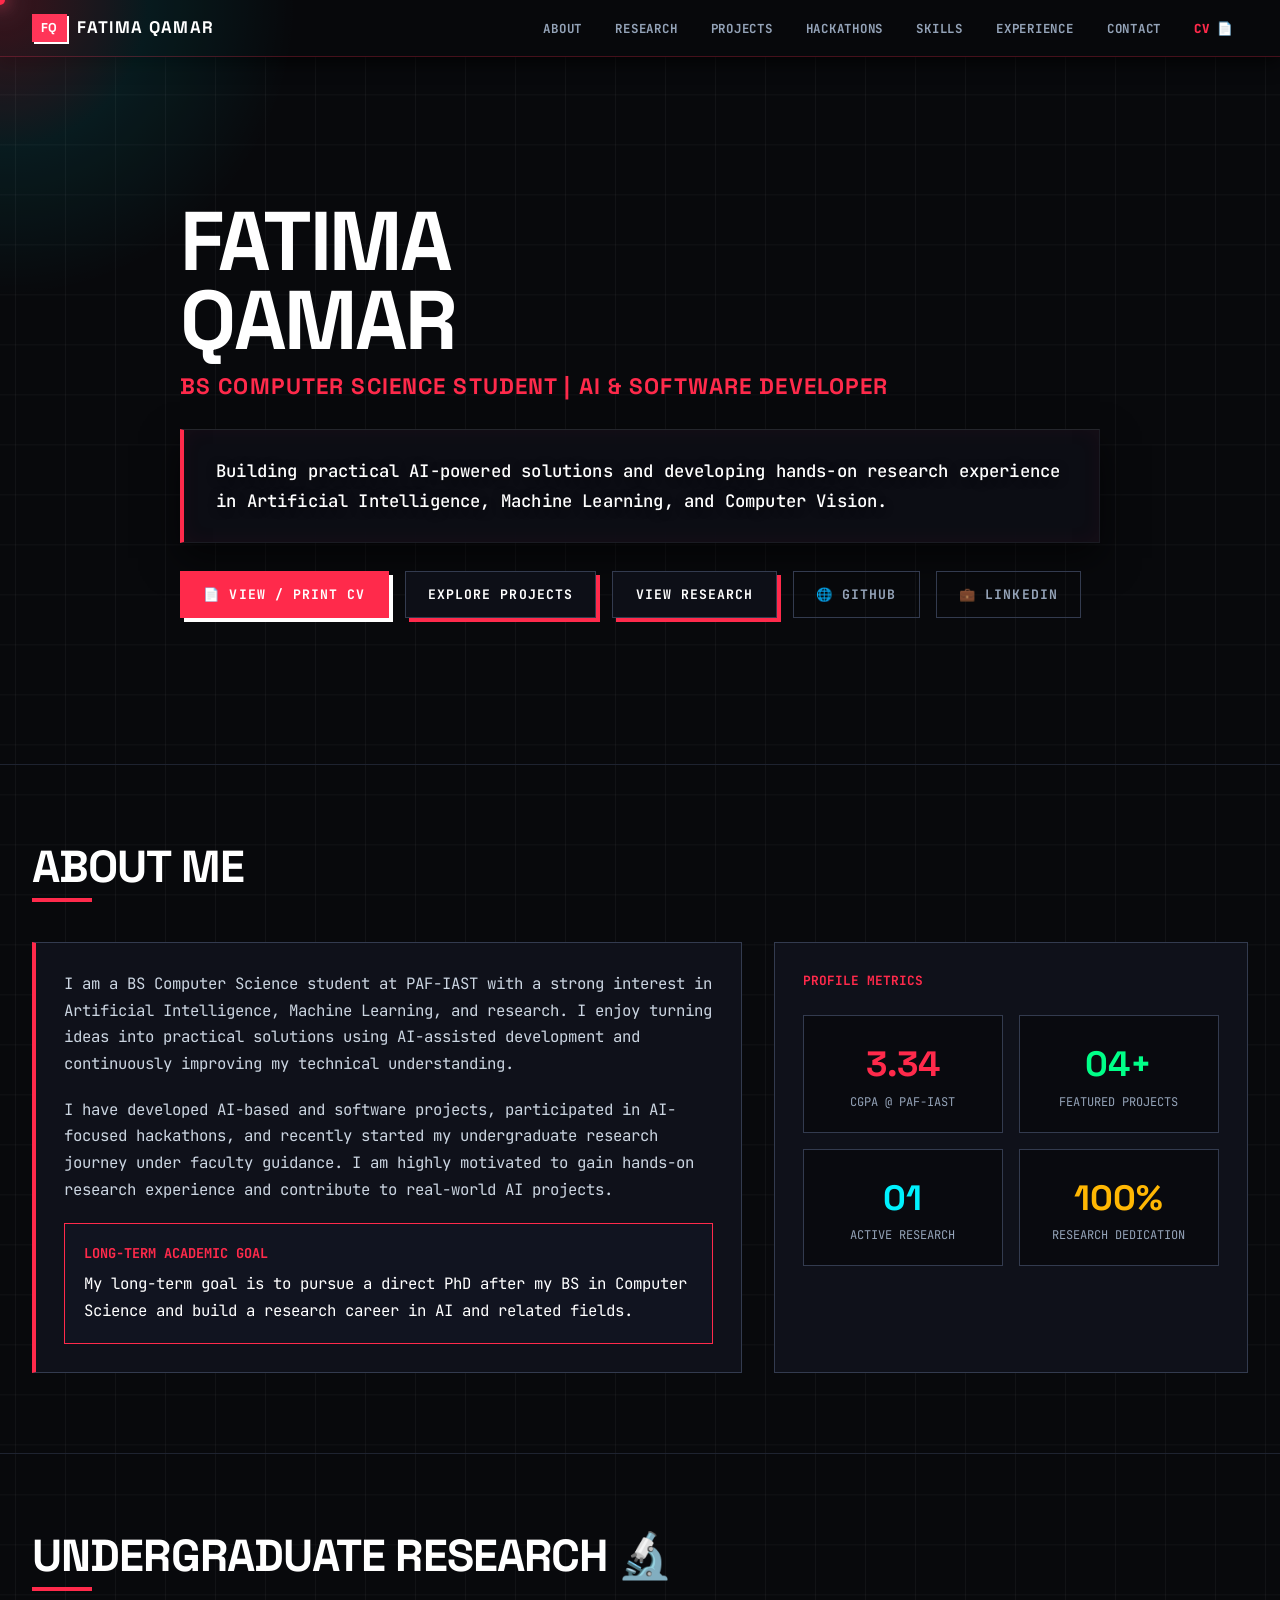
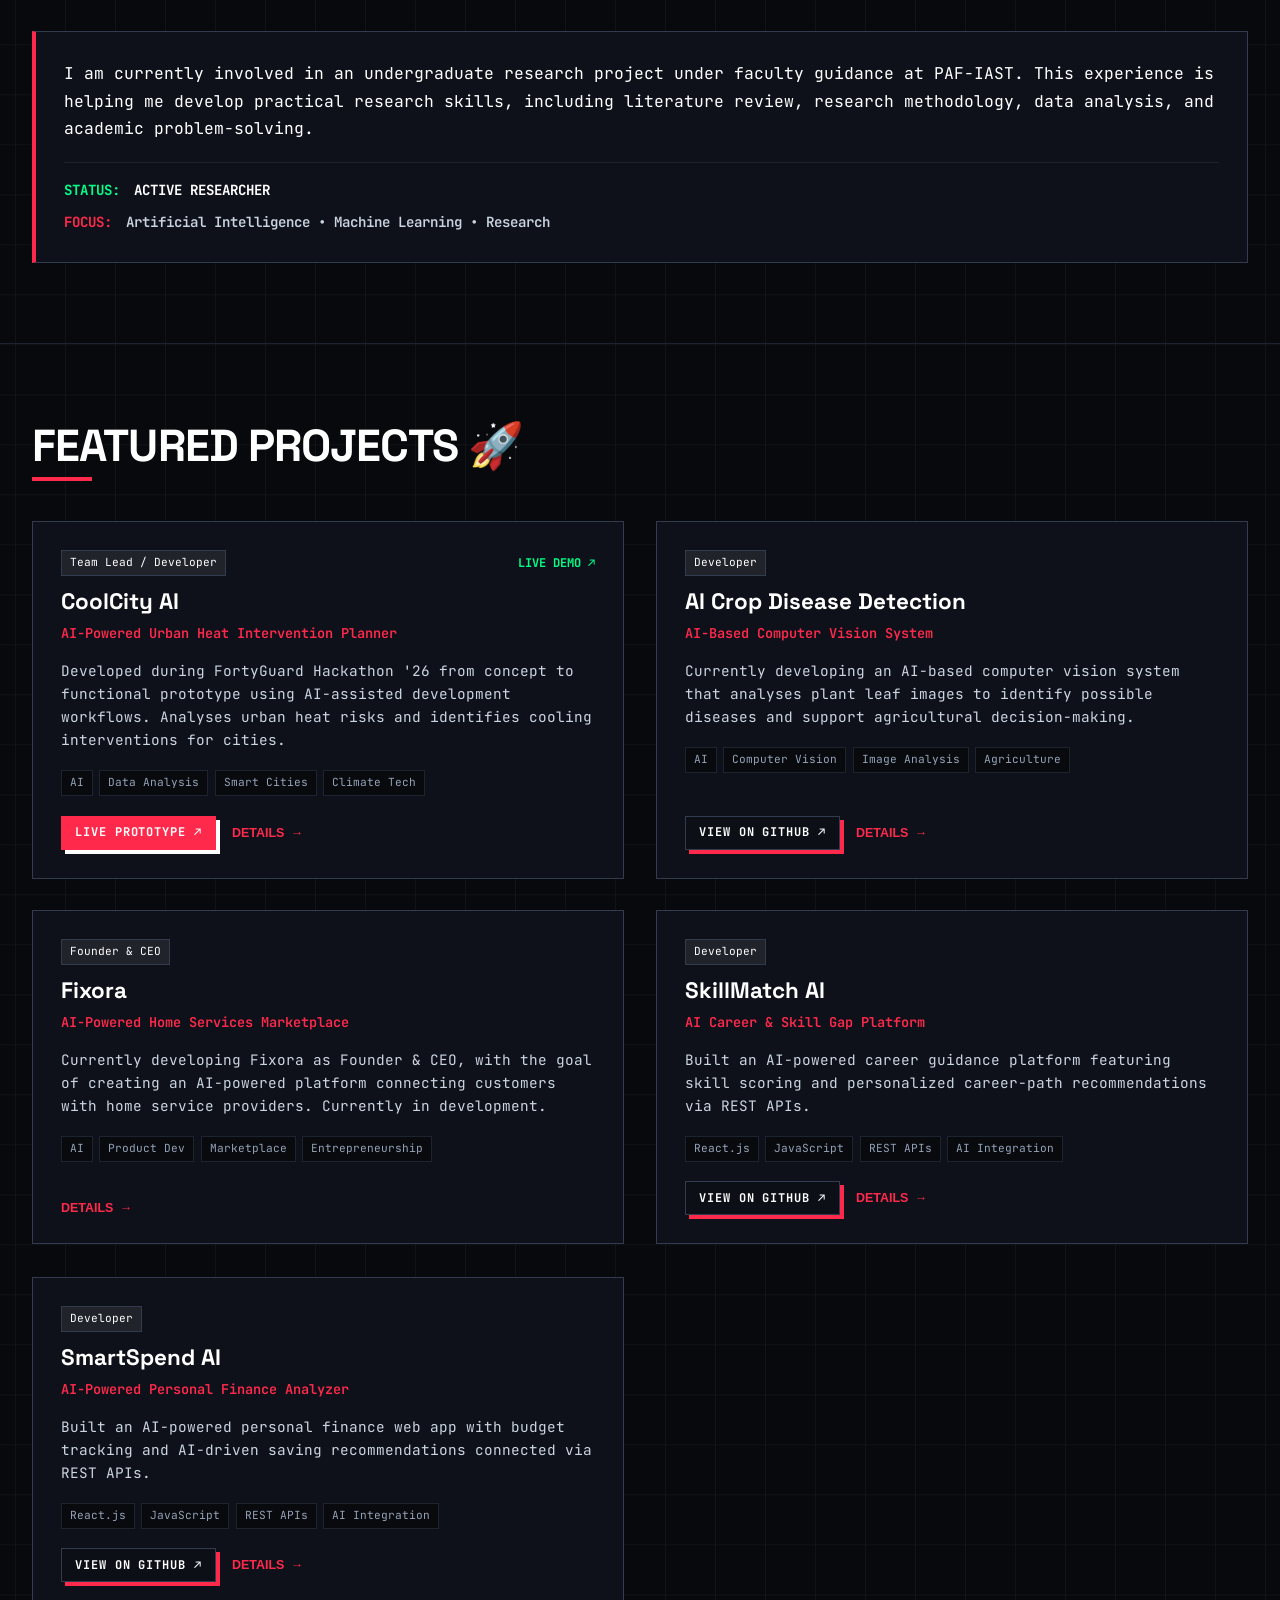
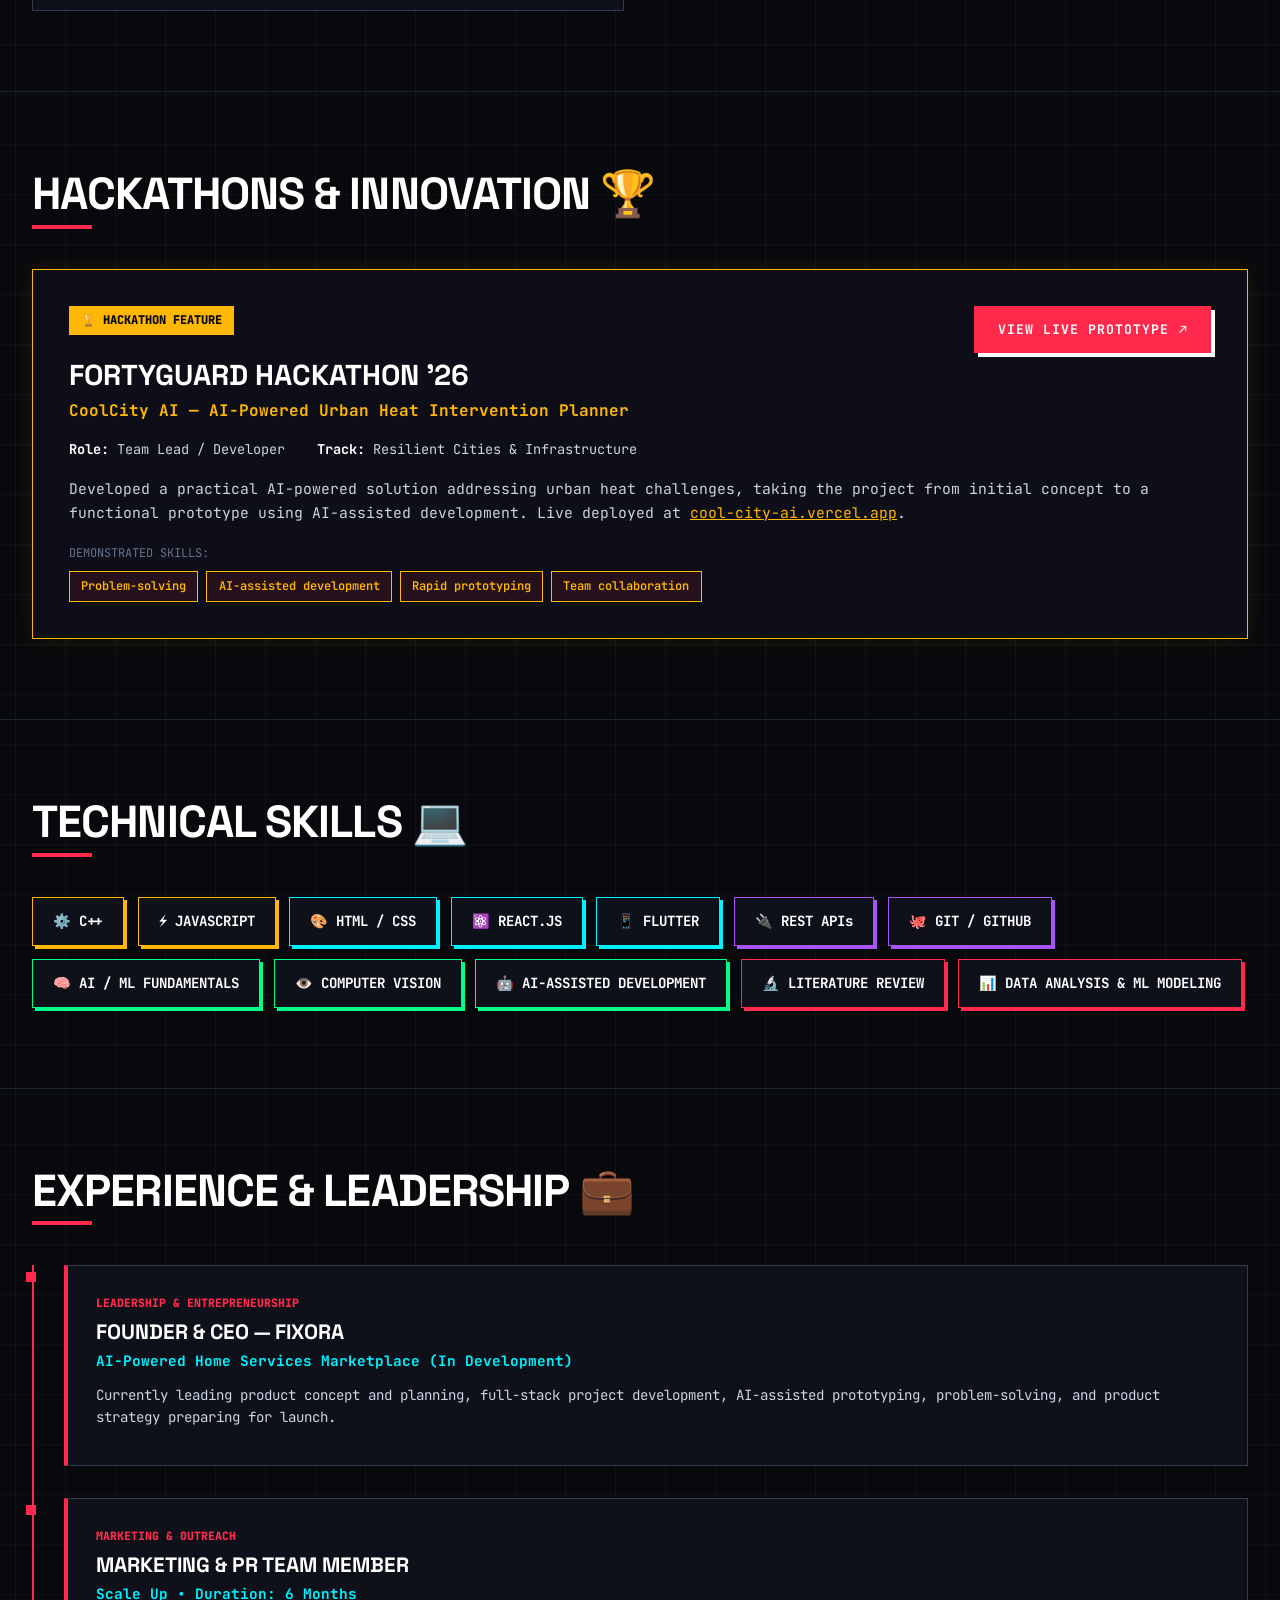
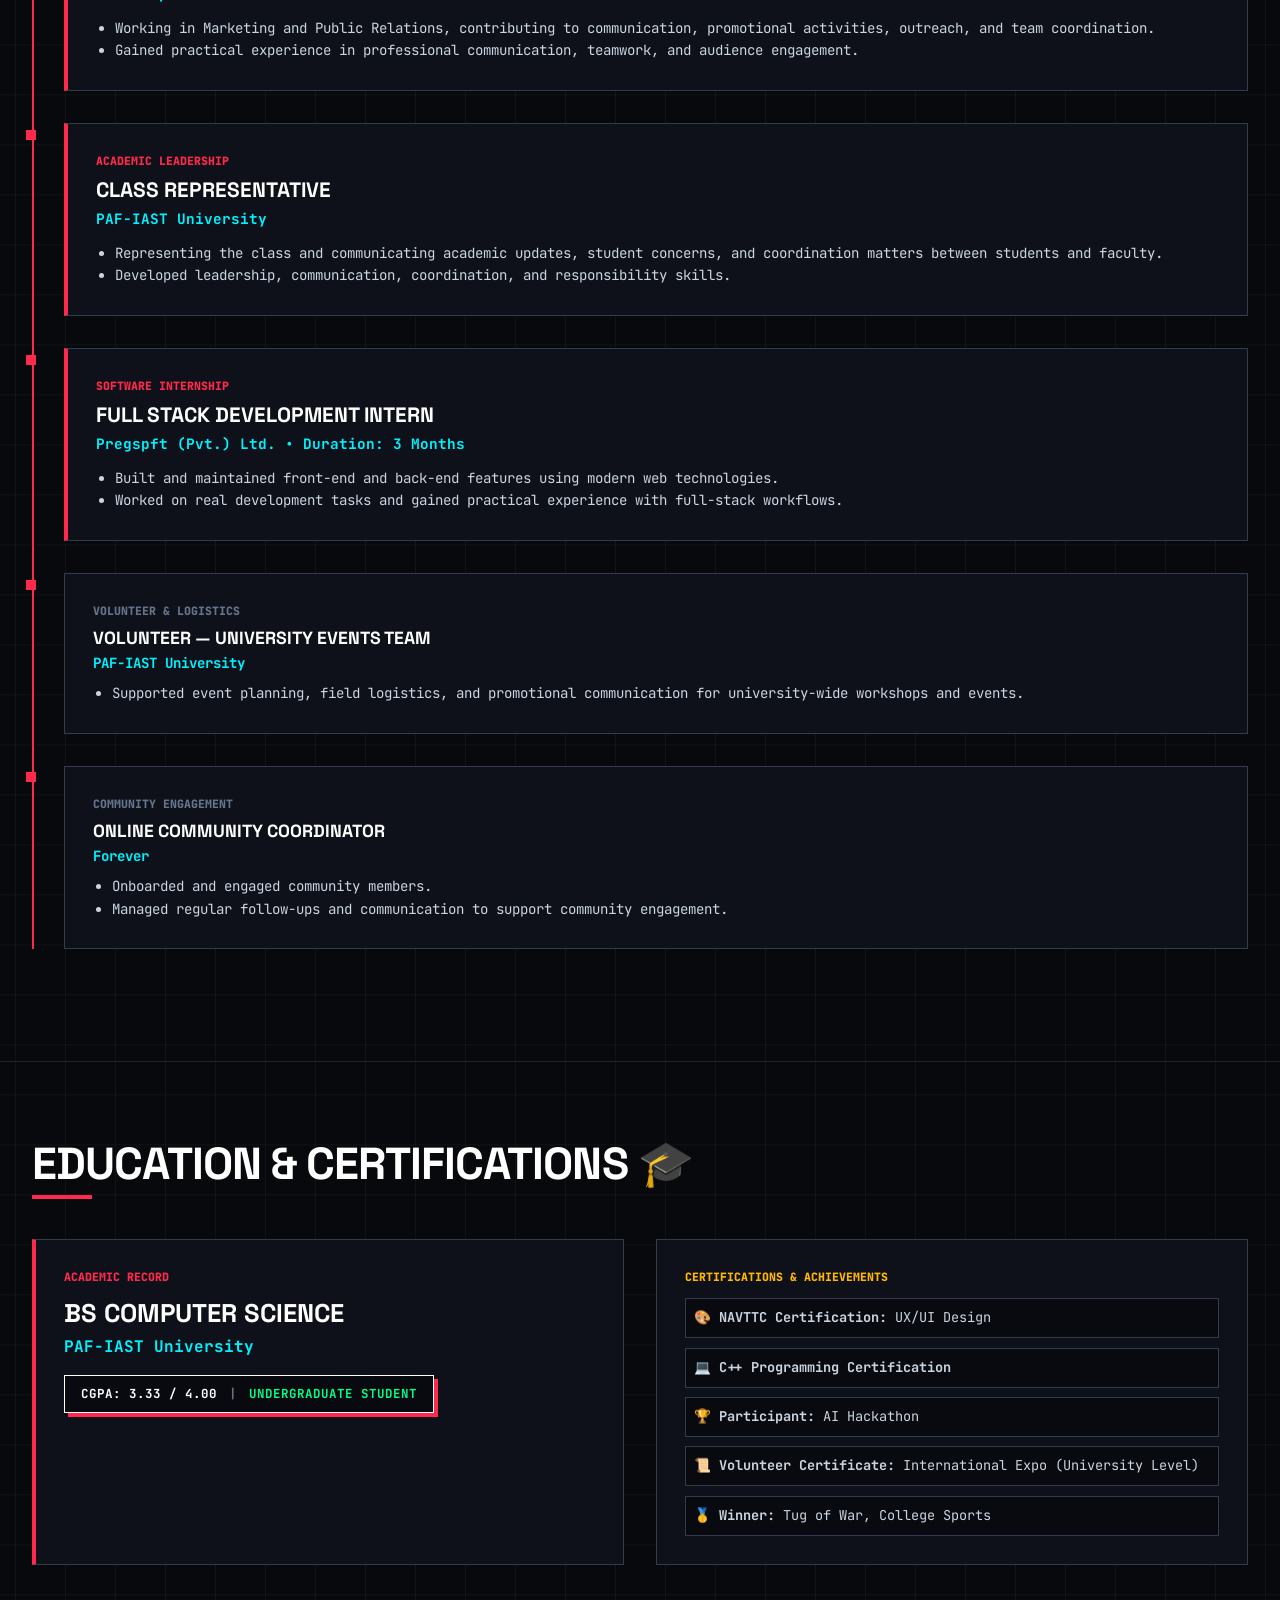
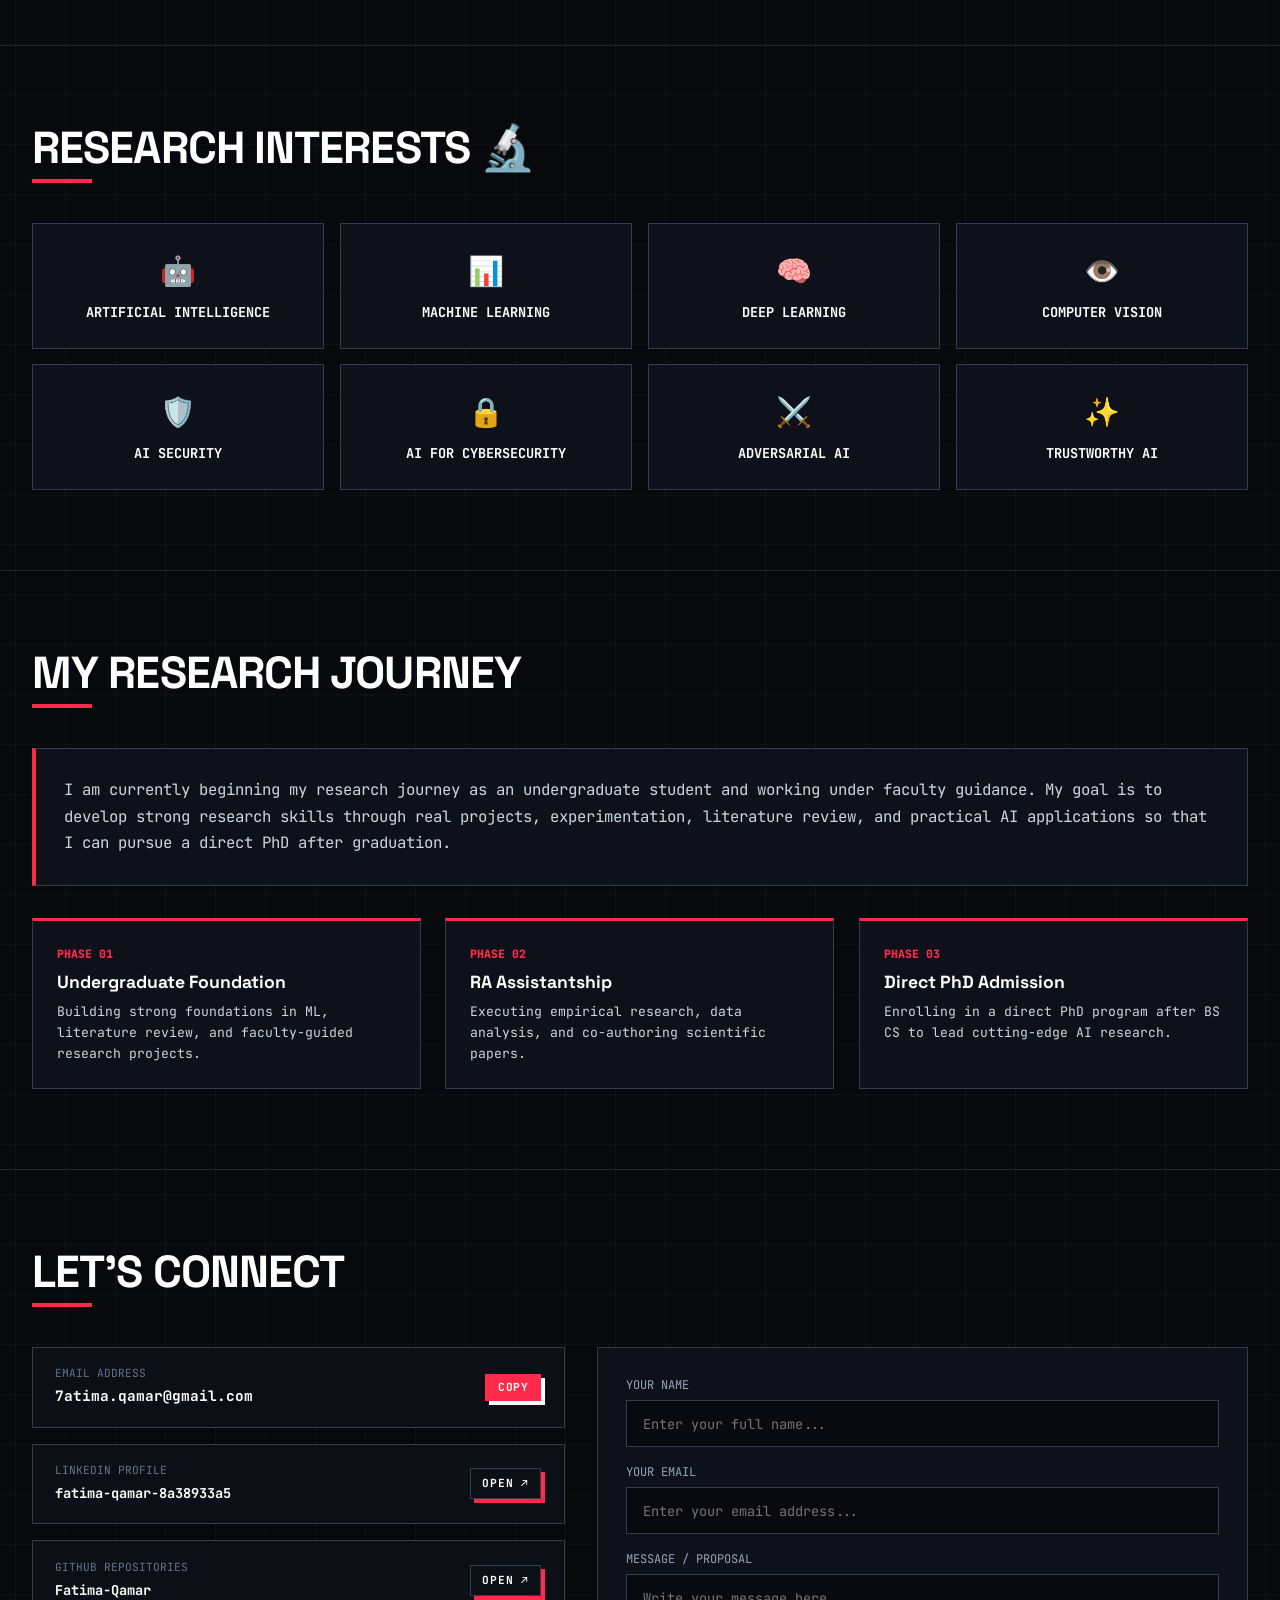
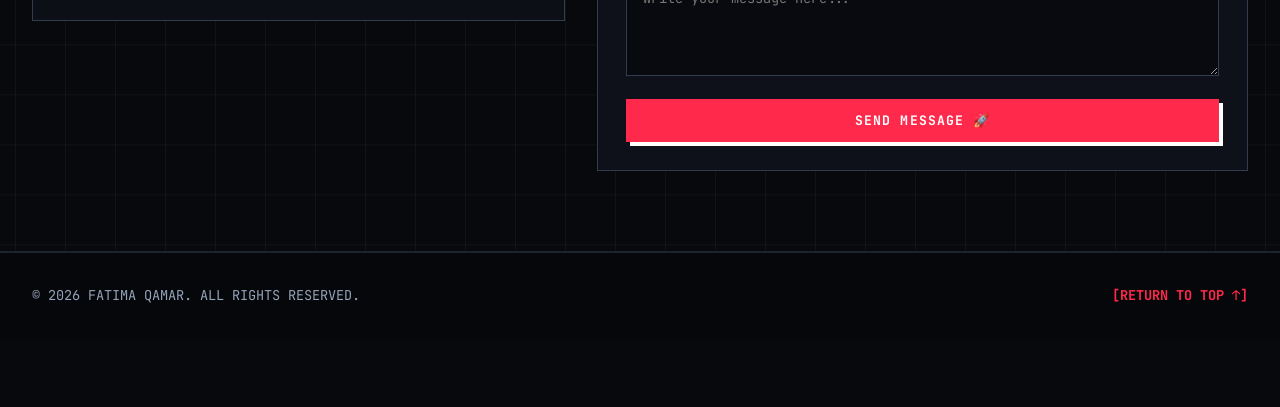
==== commit 92418748: "Add official CV page and sync resume projects" ====
--- a/index.html
+++ b/index.html
@@ -1049,6 +1049,7 @@
         <li><a href="#skills" class="nav-link">SKILLS</a></li>
         <li><a href="#experience" class="nav-link">EXPERIENCE</a></li>
         <li><a href="#contact" class="nav-link">CONTACT</a></li>
+        <li><a href="cv.html" target="_blank" class="nav-link" style="color: var(--accent-red); font-weight: 800;">CV 📄</a></li>
       </ul>
 
       <button class="mobile-toggle" id="mobileToggle" aria-label="Toggle menu">☰</button>
@@ -1076,7 +1077,8 @@
 
           <!-- Action Buttons -->
           <div class="hero-action-row">
-            <a href="#projects" class="cyber-btn btn-cyber-red">EXPLORE PROJECTS</a>
+            <a href="cv.html" target="_blank" class="cyber-btn btn-cyber-red">📄 VIEW / PRINT CV</a>
+            <a href="#projects" class="cyber-btn btn-cyber-dark">EXPLORE PROJECTS</a>
             <a href="#research" class="cyber-btn btn-cyber-dark">VIEW RESEARCH</a>
             <a href="https://github.com/Fatima-Qamar" target="_blank" rel="noopener" class="cyber-btn btn-cyber-outline">🌐 GITHUB</a>
             <a href="https://www.linkedin.com/in/fatima-qamar-8a38933a5" target="_blank" rel="noopener" class="cyber-btn btn-cyber-outline">💼 LINKEDIN</a>
@@ -1117,7 +1119,7 @@
             </div>
             <div style="display: grid; grid-template-columns: repeat(2, 1fr); gap: 1rem;">
               <div style="background: #090a0f; border: 1px solid var(--border-bright); padding: 1.25rem; text-align: center;">
-                <div style="font-family: var(--font-title); font-size: 2.2rem; font-weight: 900; color: var(--accent-red);">3.33</div>
+                <div style="font-family: var(--font-title); font-size: 2.2rem; font-weight: 900; color: var(--accent-red);">3.34</div>
                 <div style="font-size: 0.75rem; color: var(--text-dim);">CGPA @ PAF-IAST</div>
               </div>
               <div style="background: #090a0f; border: 1px solid var(--border-bright); padding: 1.25rem; text-align: center;">
@@ -1248,27 +1250,51 @@
             </div>
           </div>
 
-          <!-- Project 04: E-Commerce Product Filtering Website -->
+          <!-- Project 04: SkillMatch AI -->
           <div class="project-card-cyber">
             <div>
               <div style="display: flex; justify-content: space-between; align-items: center; margin-bottom: 0.5rem;">
-                <span class="project-role-tag">Front-End Developer</span>
-              </div>
-              <h3 class="project-title-h3">E-Commerce Product Filtering Website</h3>
-              <div class="project-sub-tag">Product Discovery & Filtering Platform</div>
+                <span class="project-role-tag">Developer</span>
+              </div>
+              <h3 class="project-title-h3">SkillMatch AI</h3>
+              <div class="project-sub-tag">AI Career & Skill Gap Platform</div>
               <p class="project-p-text">
-                Developed a responsive e-commerce website with product browsing and filtering functionality.
+                Built an AI-powered career guidance platform featuring skill scoring and personalized career-path recommendations via REST APIs.
               </p>
               <div class="project-focus-row">
-                <span class="focus-badge">Web Dev</span>
-                <span class="focus-badge">UI/UX</span>
+                <span class="focus-badge">React.js</span>
                 <span class="focus-badge">JavaScript</span>
-                <span class="focus-badge">React.js</span>
+                <span class="focus-badge">REST APIs</span>
+                <span class="focus-badge">AI Integration</span>
               </div>
             </div>
             <div style="display: flex; gap: 1rem; align-items: center;">
               <a href="https://github.com/Fatima-Qamar" target="_blank" rel="noopener" class="cyber-btn btn-cyber-dark" style="padding: 0.4rem 0.8rem; font-size: 0.75rem;">VIEW ON GITHUB ↗</a>
-              <button class="btn-detail-cyber" data-project="ecommerce">DETAILS <span>→</span></button>
+              <button class="btn-detail-cyber" data-project="skillmatch">DETAILS <span>→</span></button>
+            </div>
+          </div>
+
+          <!-- Project 05: SmartSpend AI -->
+          <div class="project-card-cyber">
+            <div>
+              <div style="display: flex; justify-content: space-between; align-items: center; margin-bottom: 0.5rem;">
+                <span class="project-role-tag">Developer</span>
+              </div>
+              <h3 class="project-title-h3">SmartSpend AI</h3>
+              <div class="project-sub-tag">AI-Powered Personal Finance Analyzer</div>
+              <p class="project-p-text">
+                Built an AI-powered personal finance web app with budget tracking and AI-driven saving recommendations connected via REST APIs.
+              </p>
+              <div class="project-focus-row">
+                <span class="focus-badge">React.js</span>
+                <span class="focus-badge">JavaScript</span>
+                <span class="focus-badge">REST APIs</span>
+                <span class="focus-badge">AI Integration</span>
+              </div>
+            </div>
+            <div style="display: flex; gap: 1rem; align-items: center;">
+              <a href="https://github.com/Fatima-Qamar" target="_blank" rel="noopener" class="cyber-btn btn-cyber-dark" style="padding: 0.4rem 0.8rem; font-size: 0.75rem;">VIEW ON GITHUB ↗</a>
+              <button class="btn-detail-cyber" data-project="smartspend">DETAILS <span>→</span></button>
             </div>
           </div>
         </div>
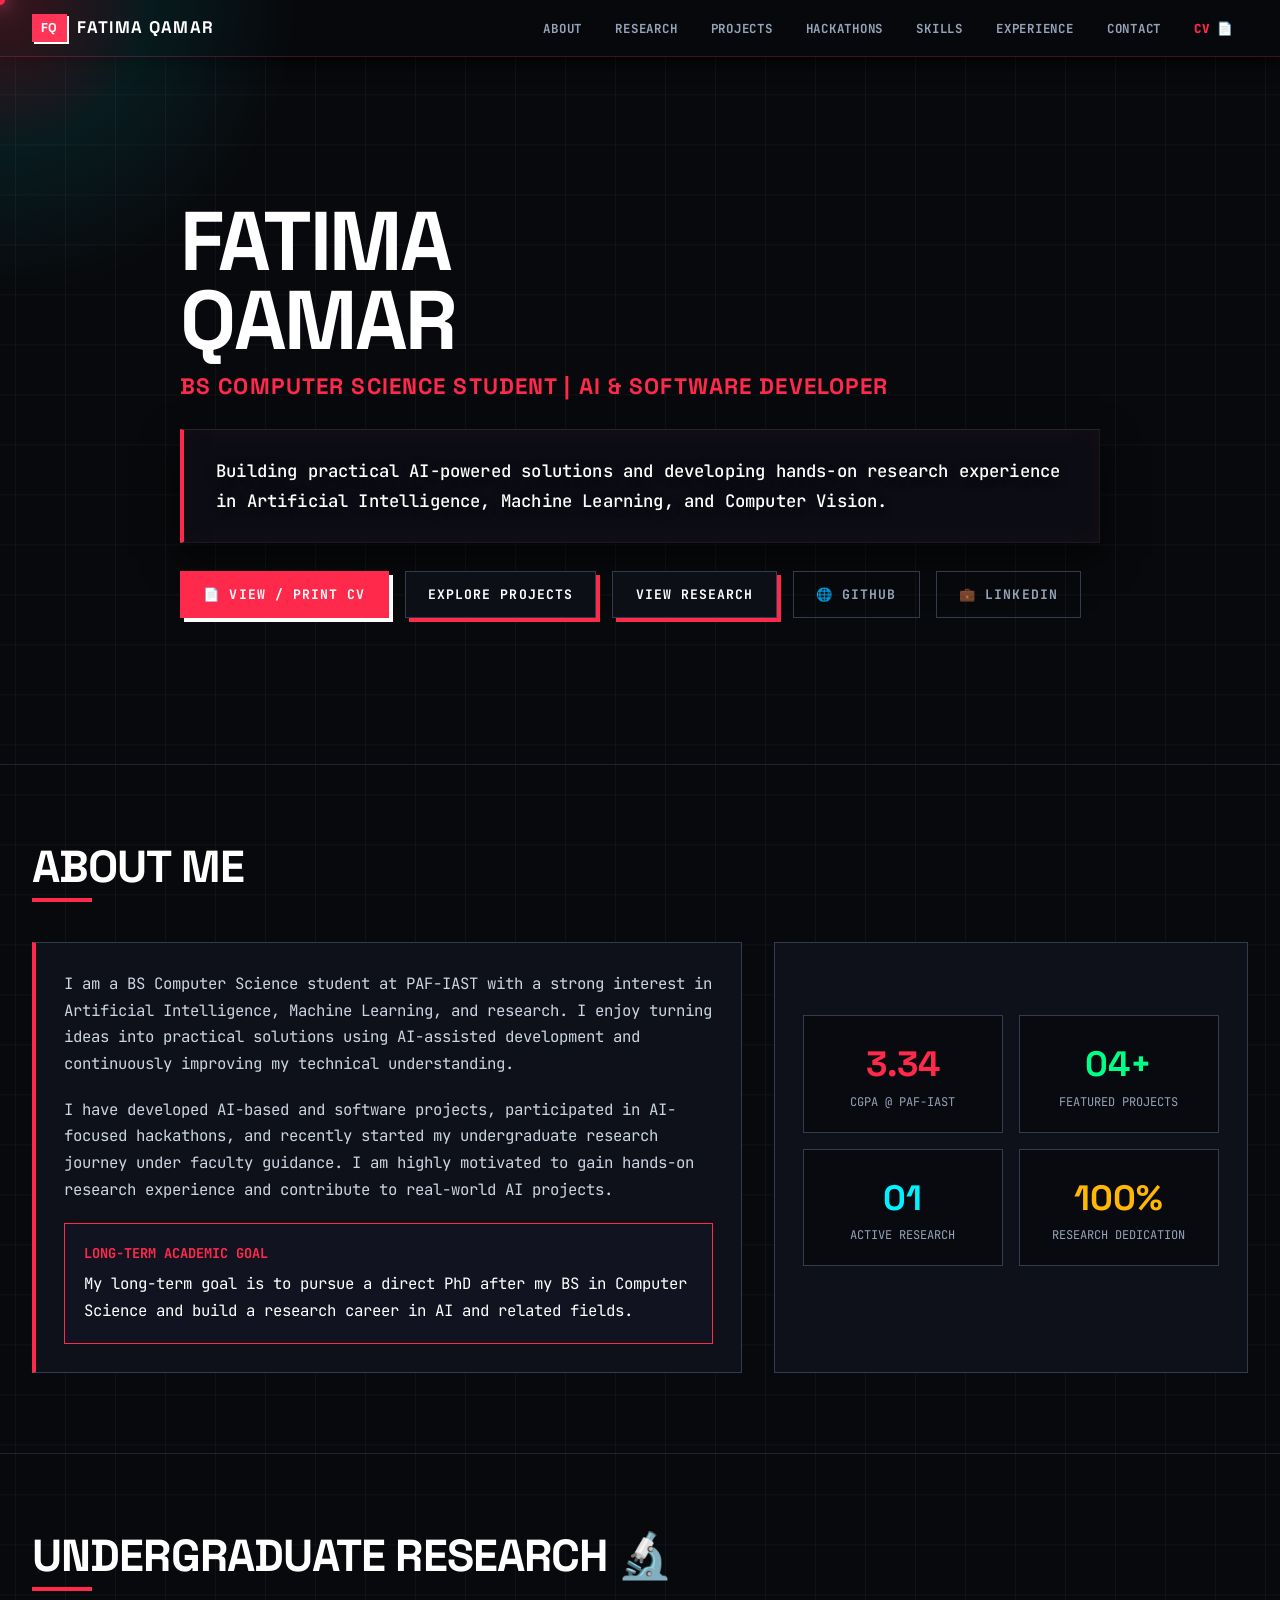
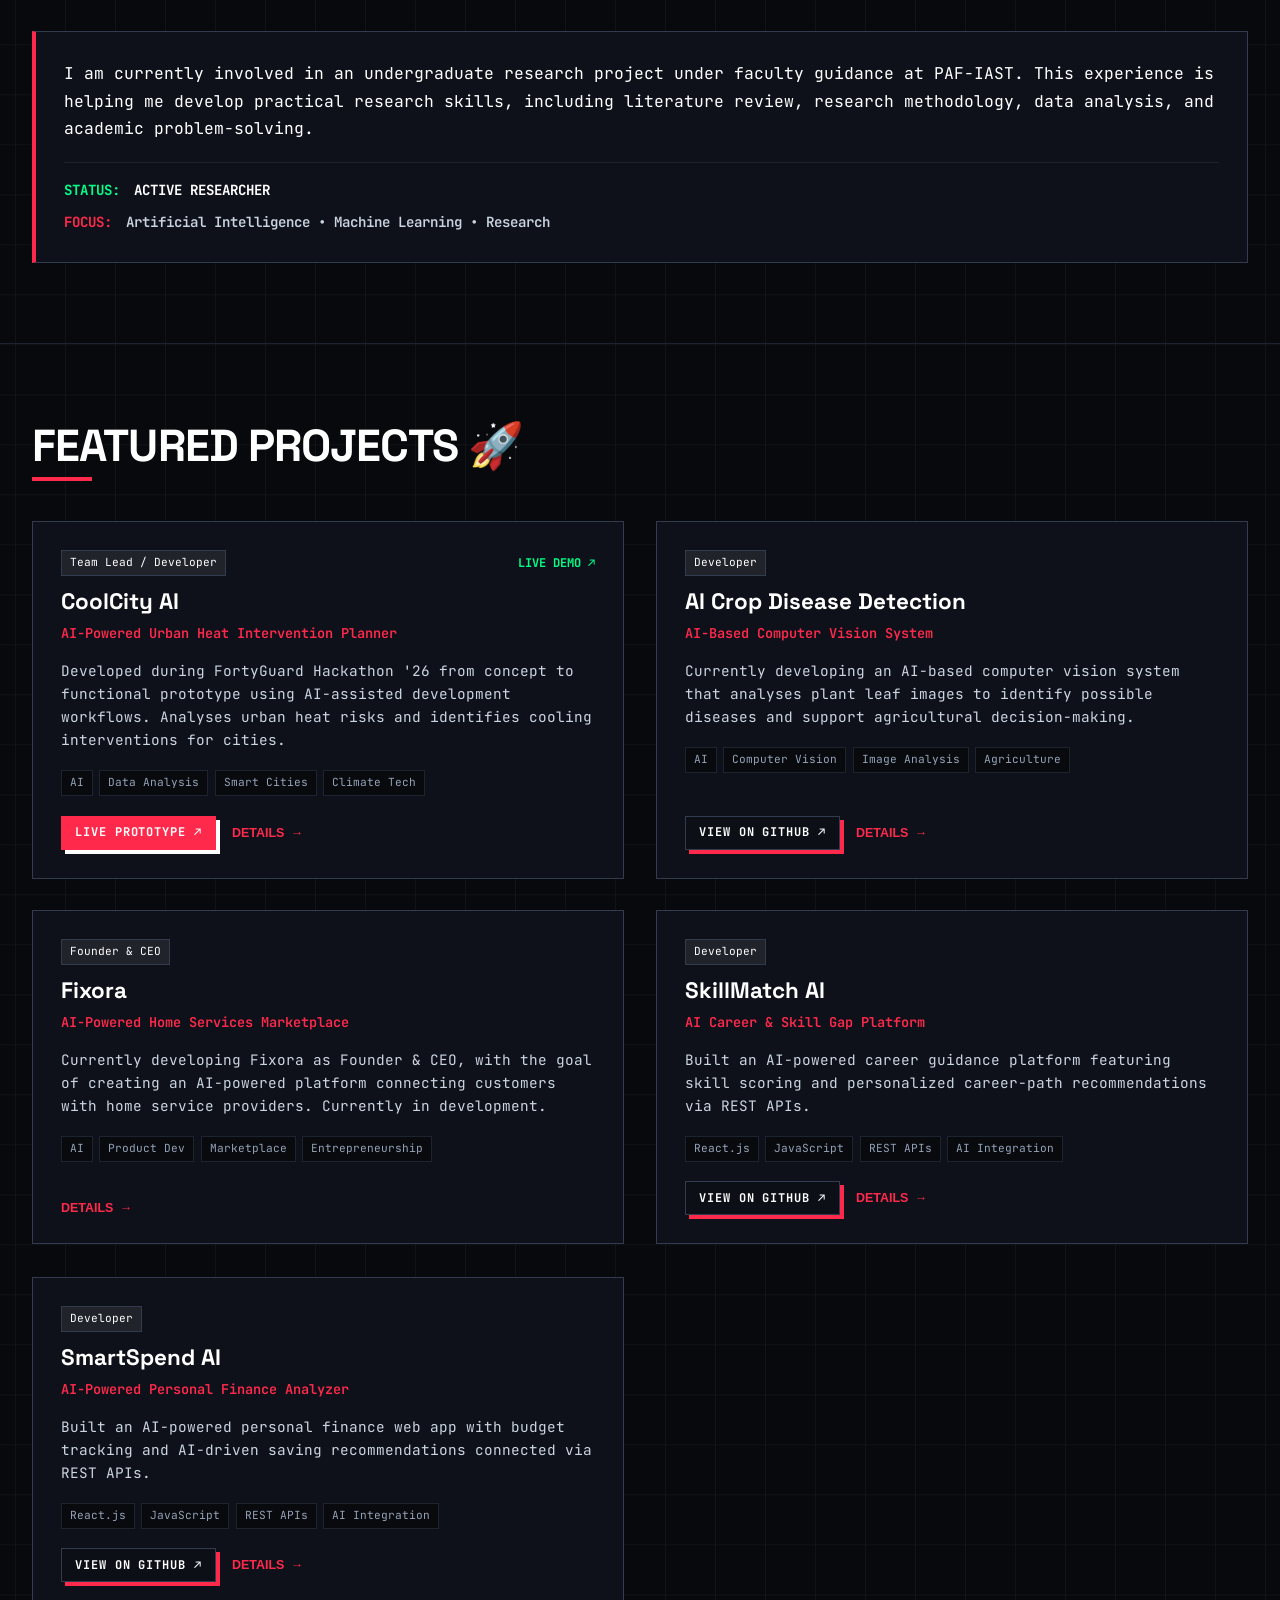
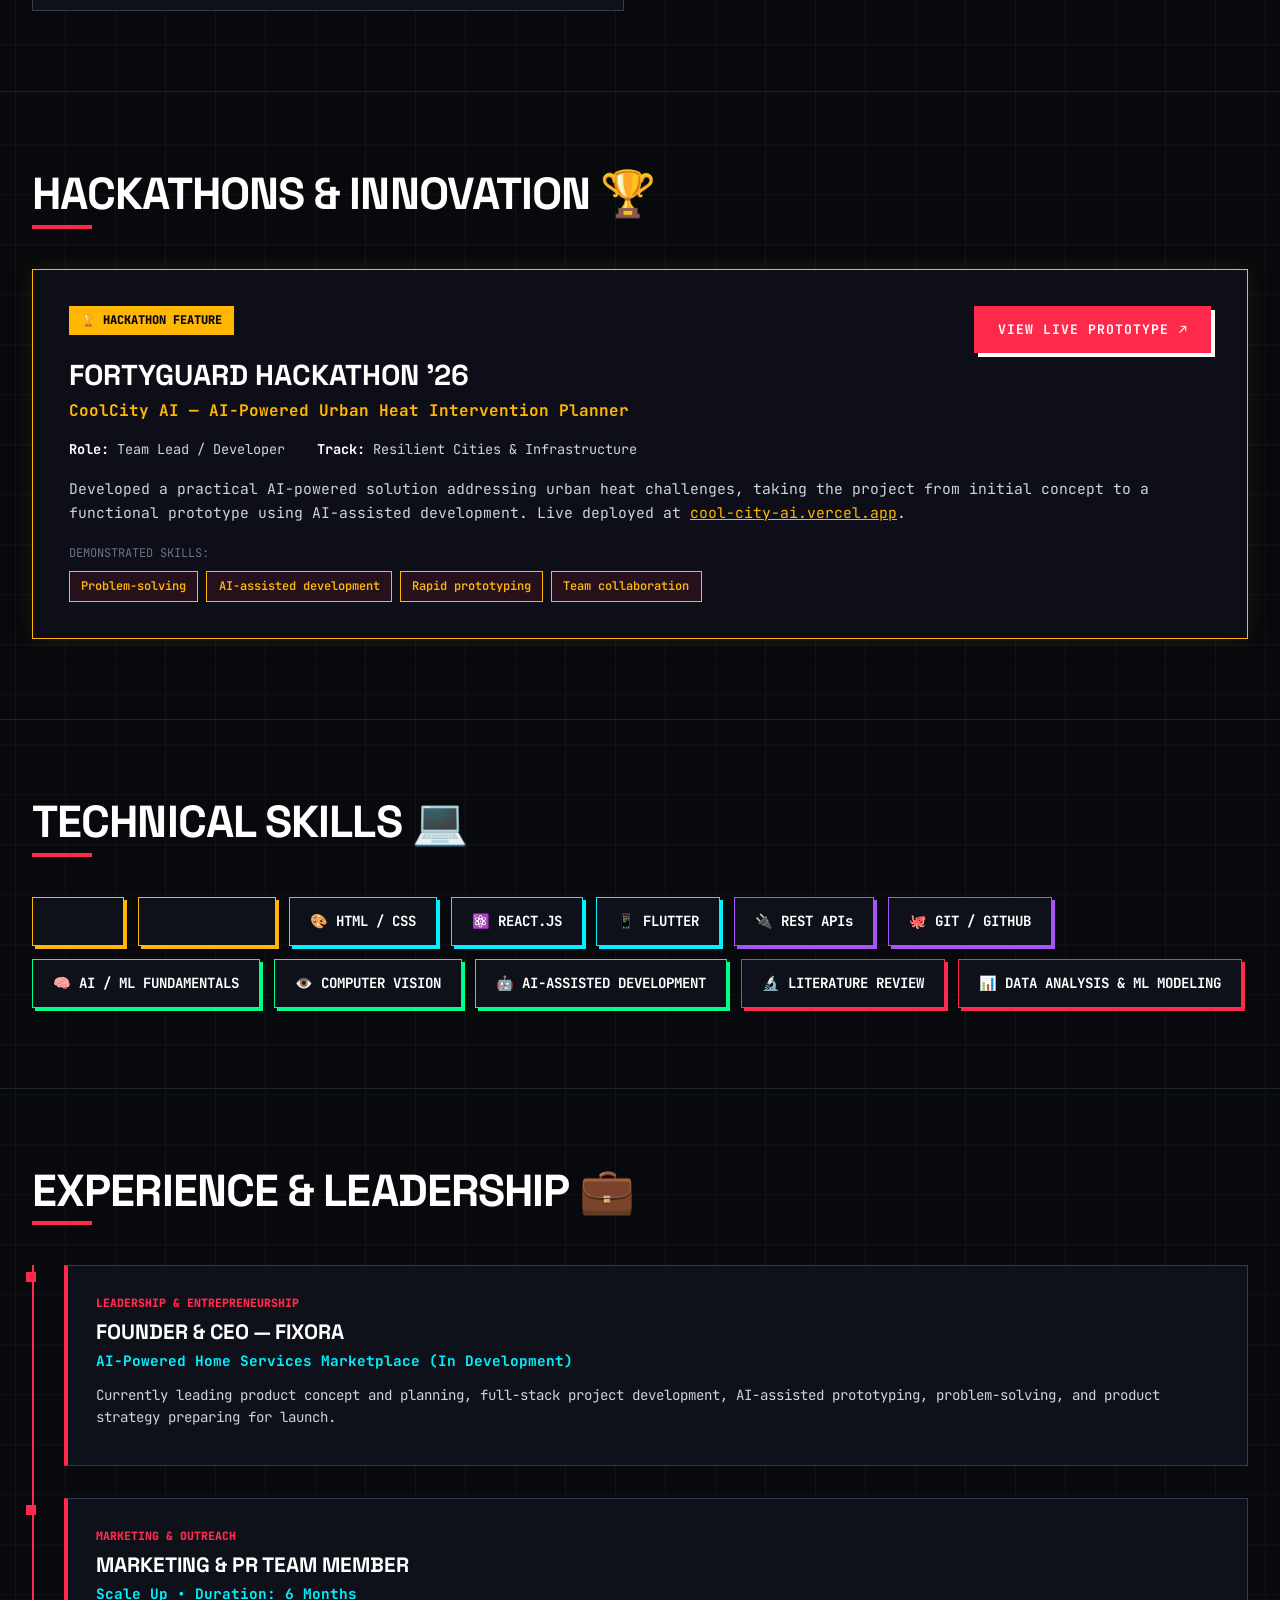
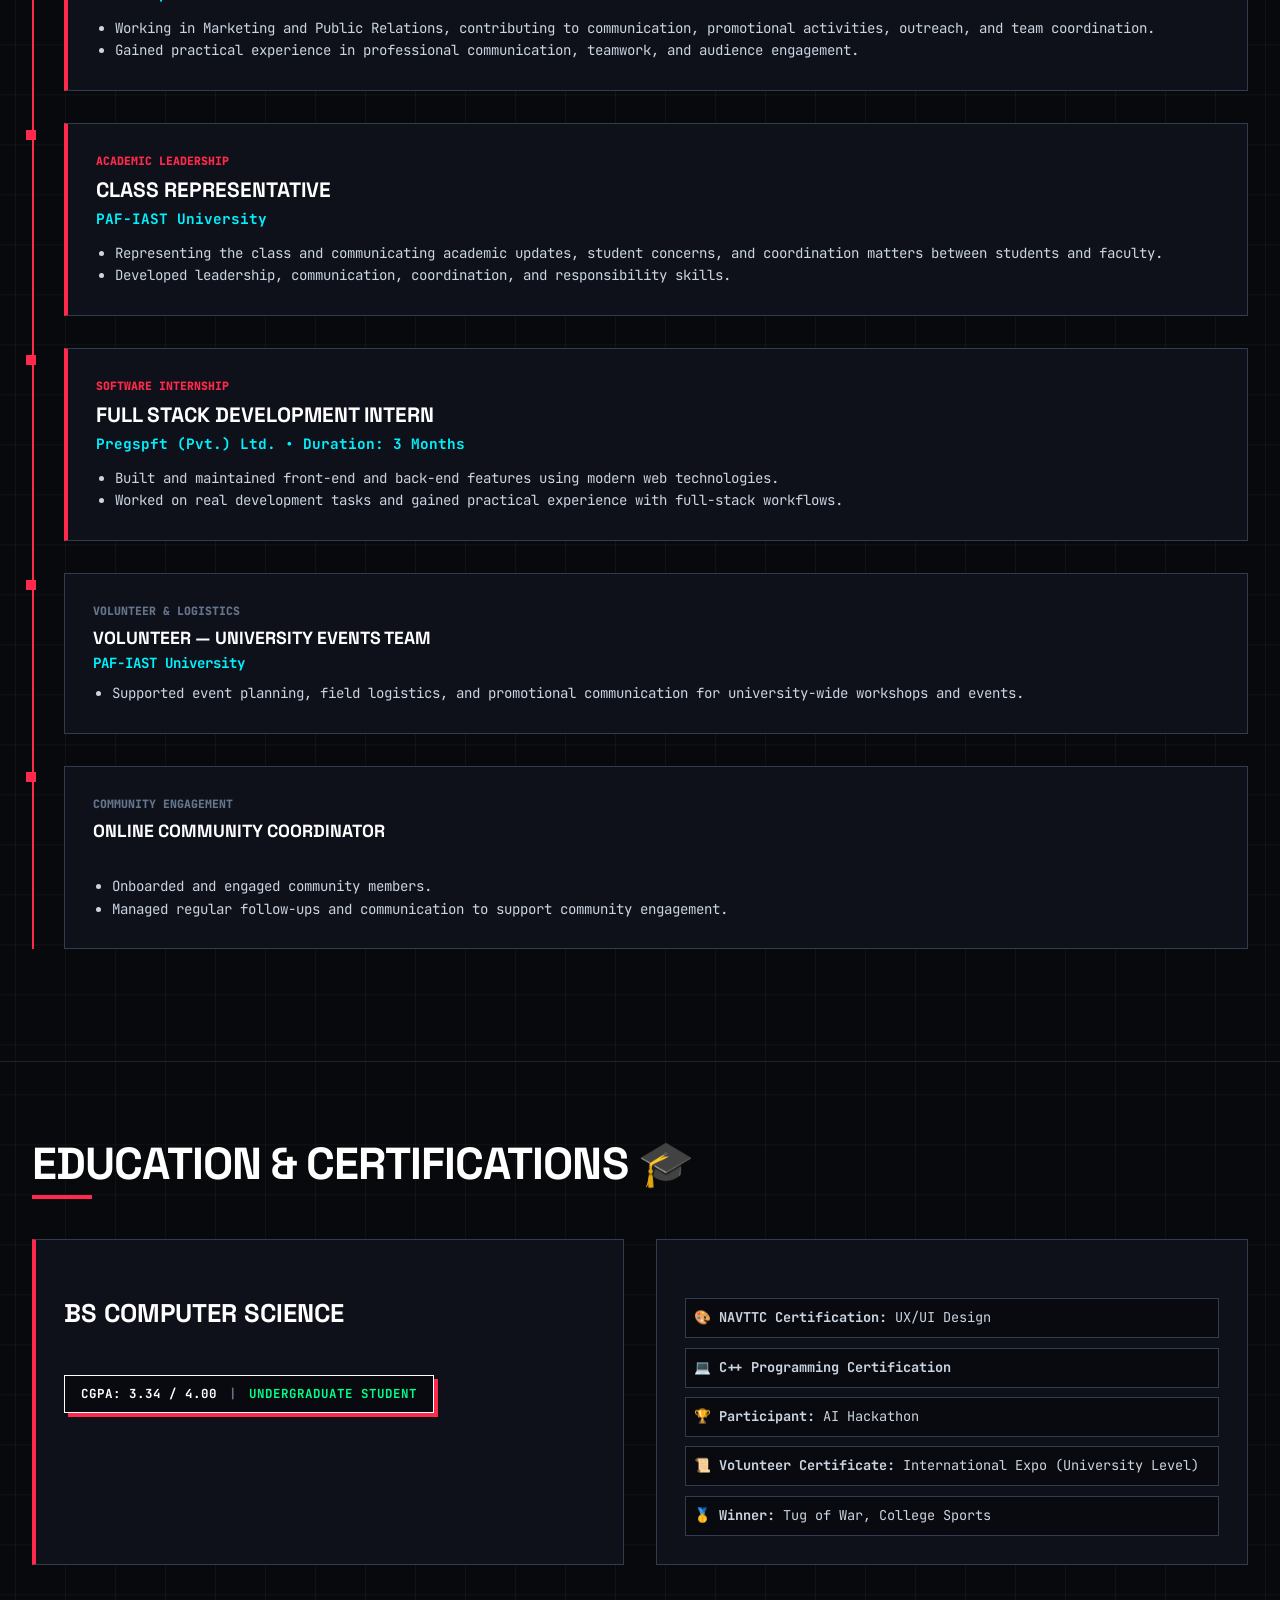
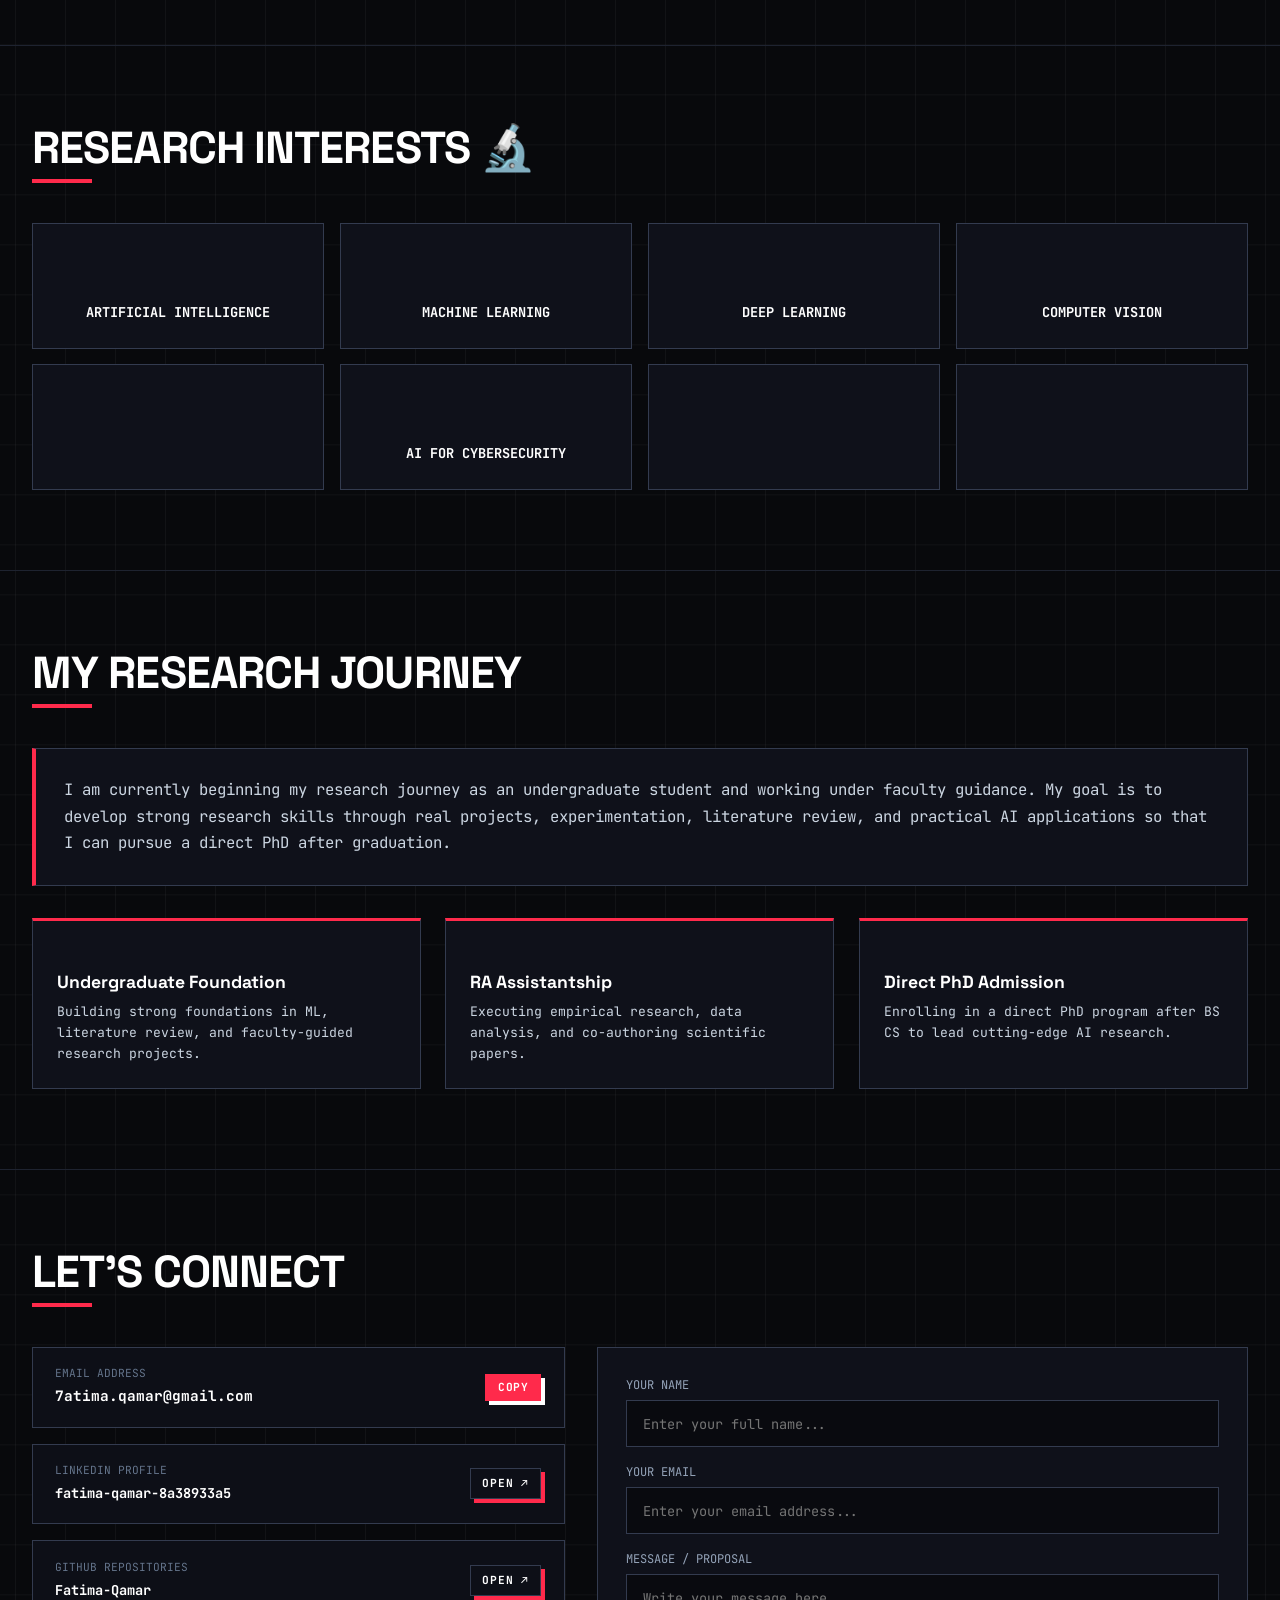
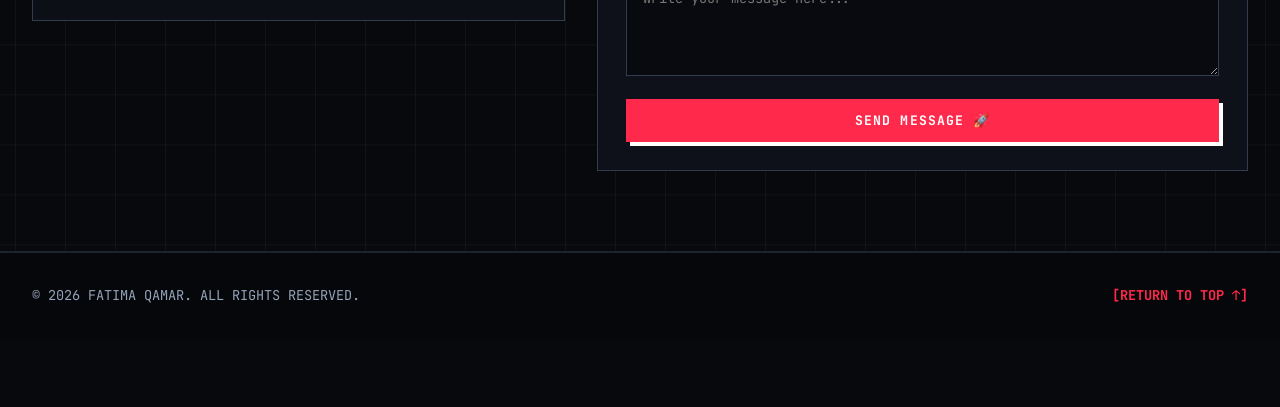
==== commit b1f394b0: "Cleanup assets folder and finalize portfolio codebase" ====
--- a/index.html
+++ b/index.html
@@ -1559,7 +1559,7 @@
             <div style="color: var(--accent-cyan); font-weight: 700; font-size: 1rem; margin-bottom: 1rem;">PAF-IAST University</div>
             
             <div class="status-box-cyber" style="margin-bottom: 1rem;">
-              <span>CGPA: 3.33 / 4.00</span>
+              <span>CGPA: 3.34 / 4.00</span>
               <span style="color: var(--text-muted);">|</span>
               <span style="color: var(--accent-green);">UNDERGRADUATE STUDENT</span>
             </div>
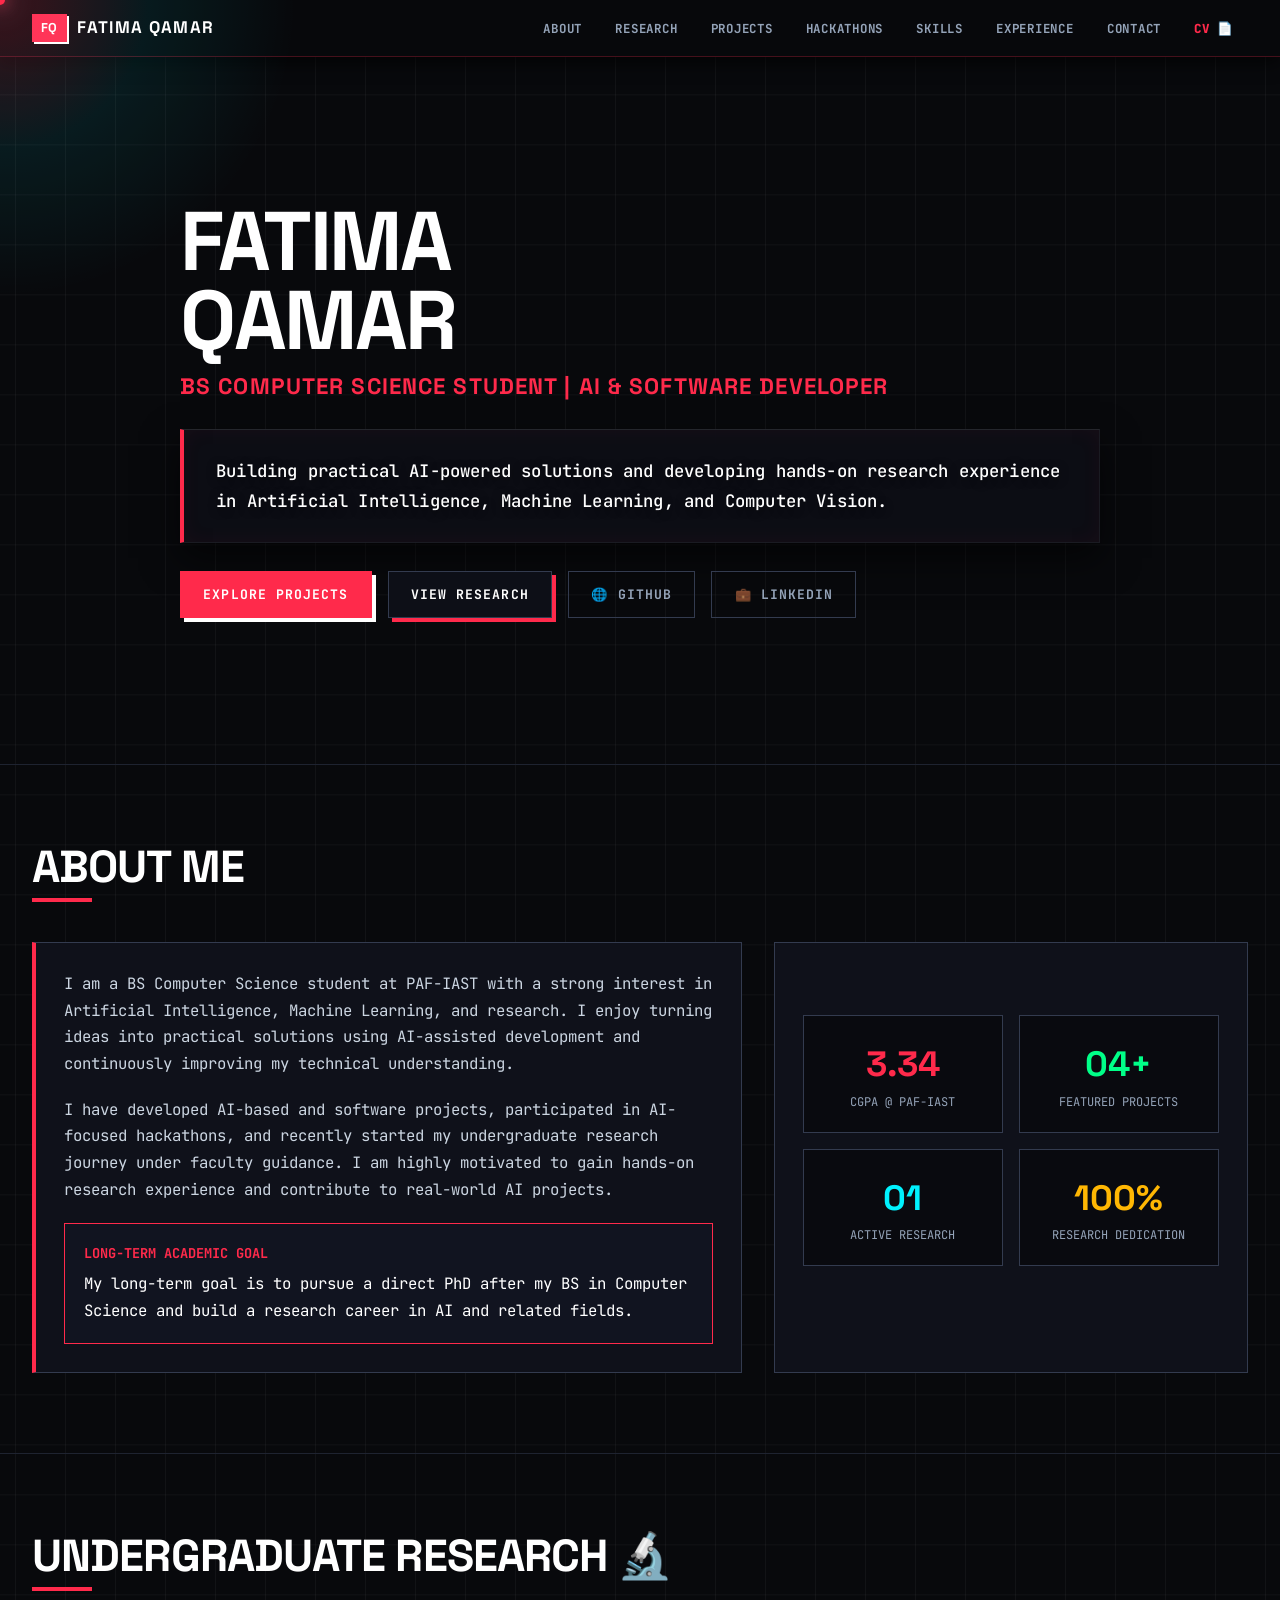
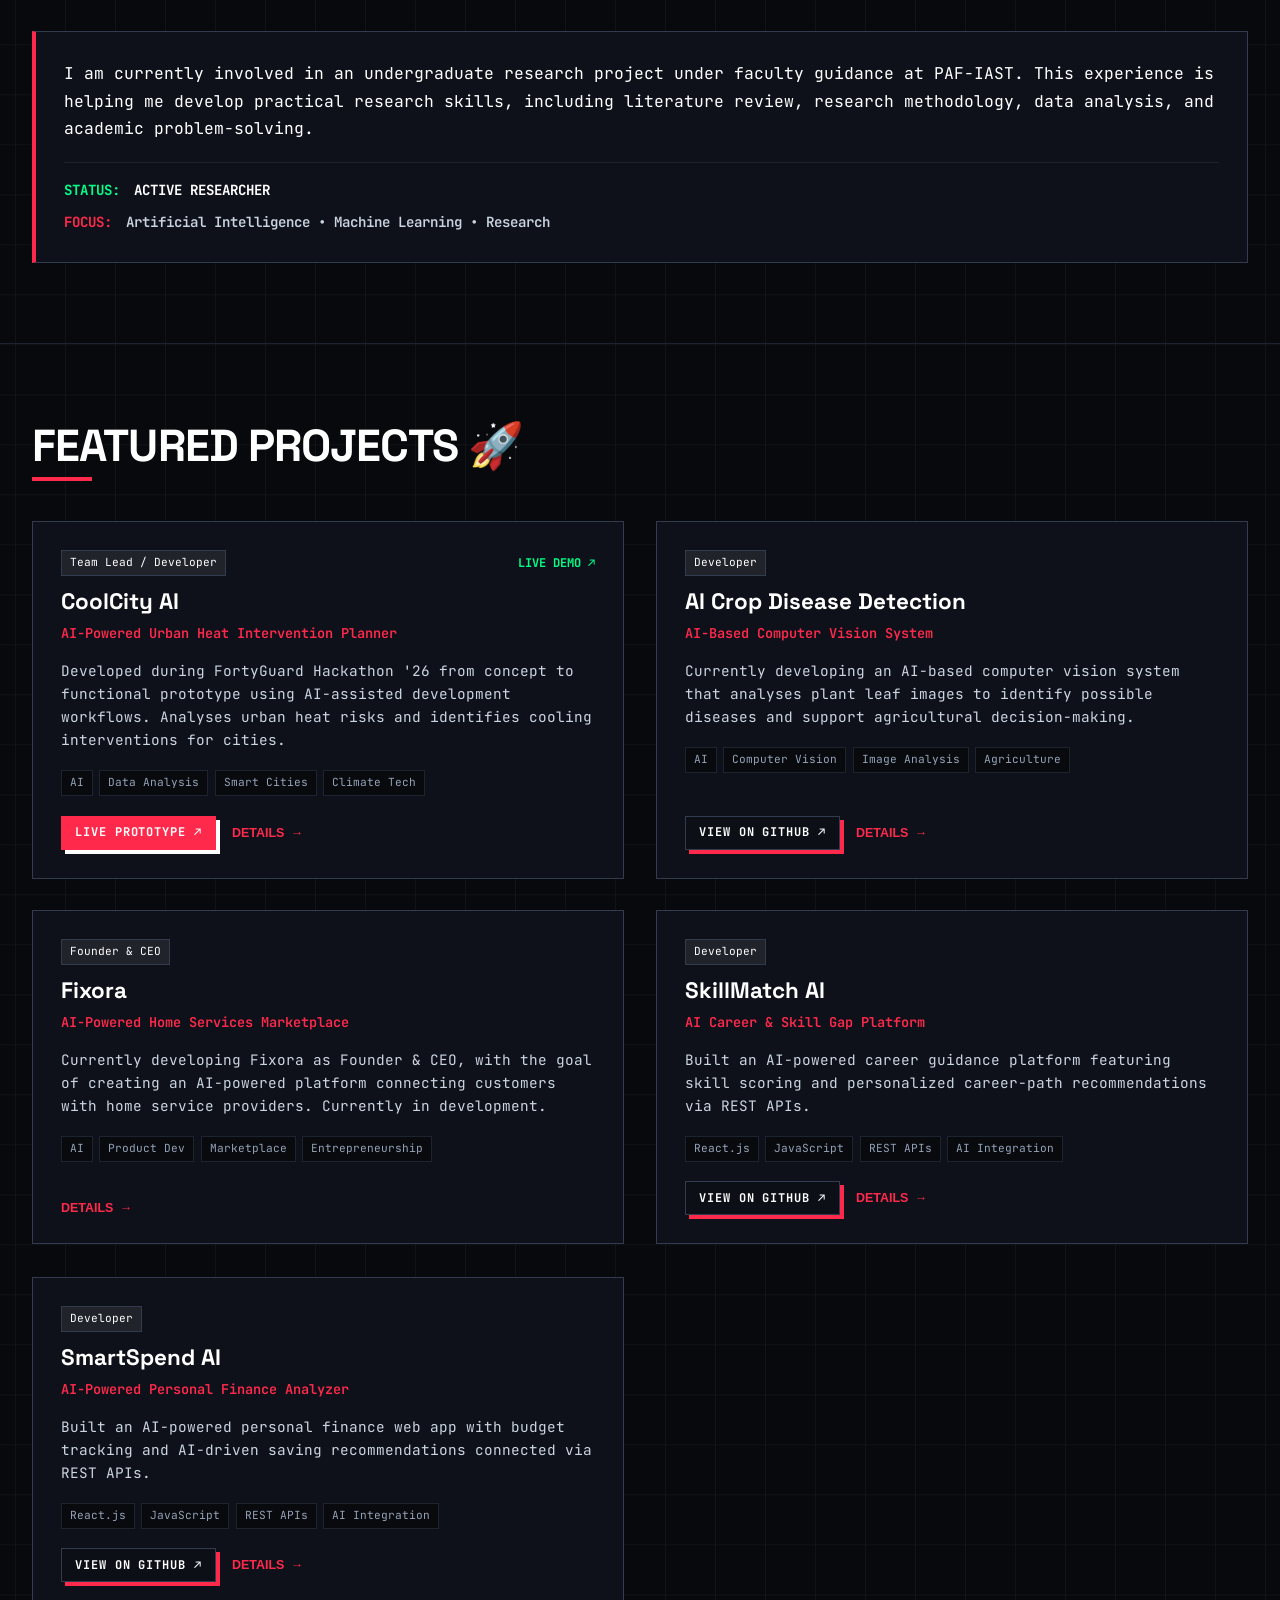
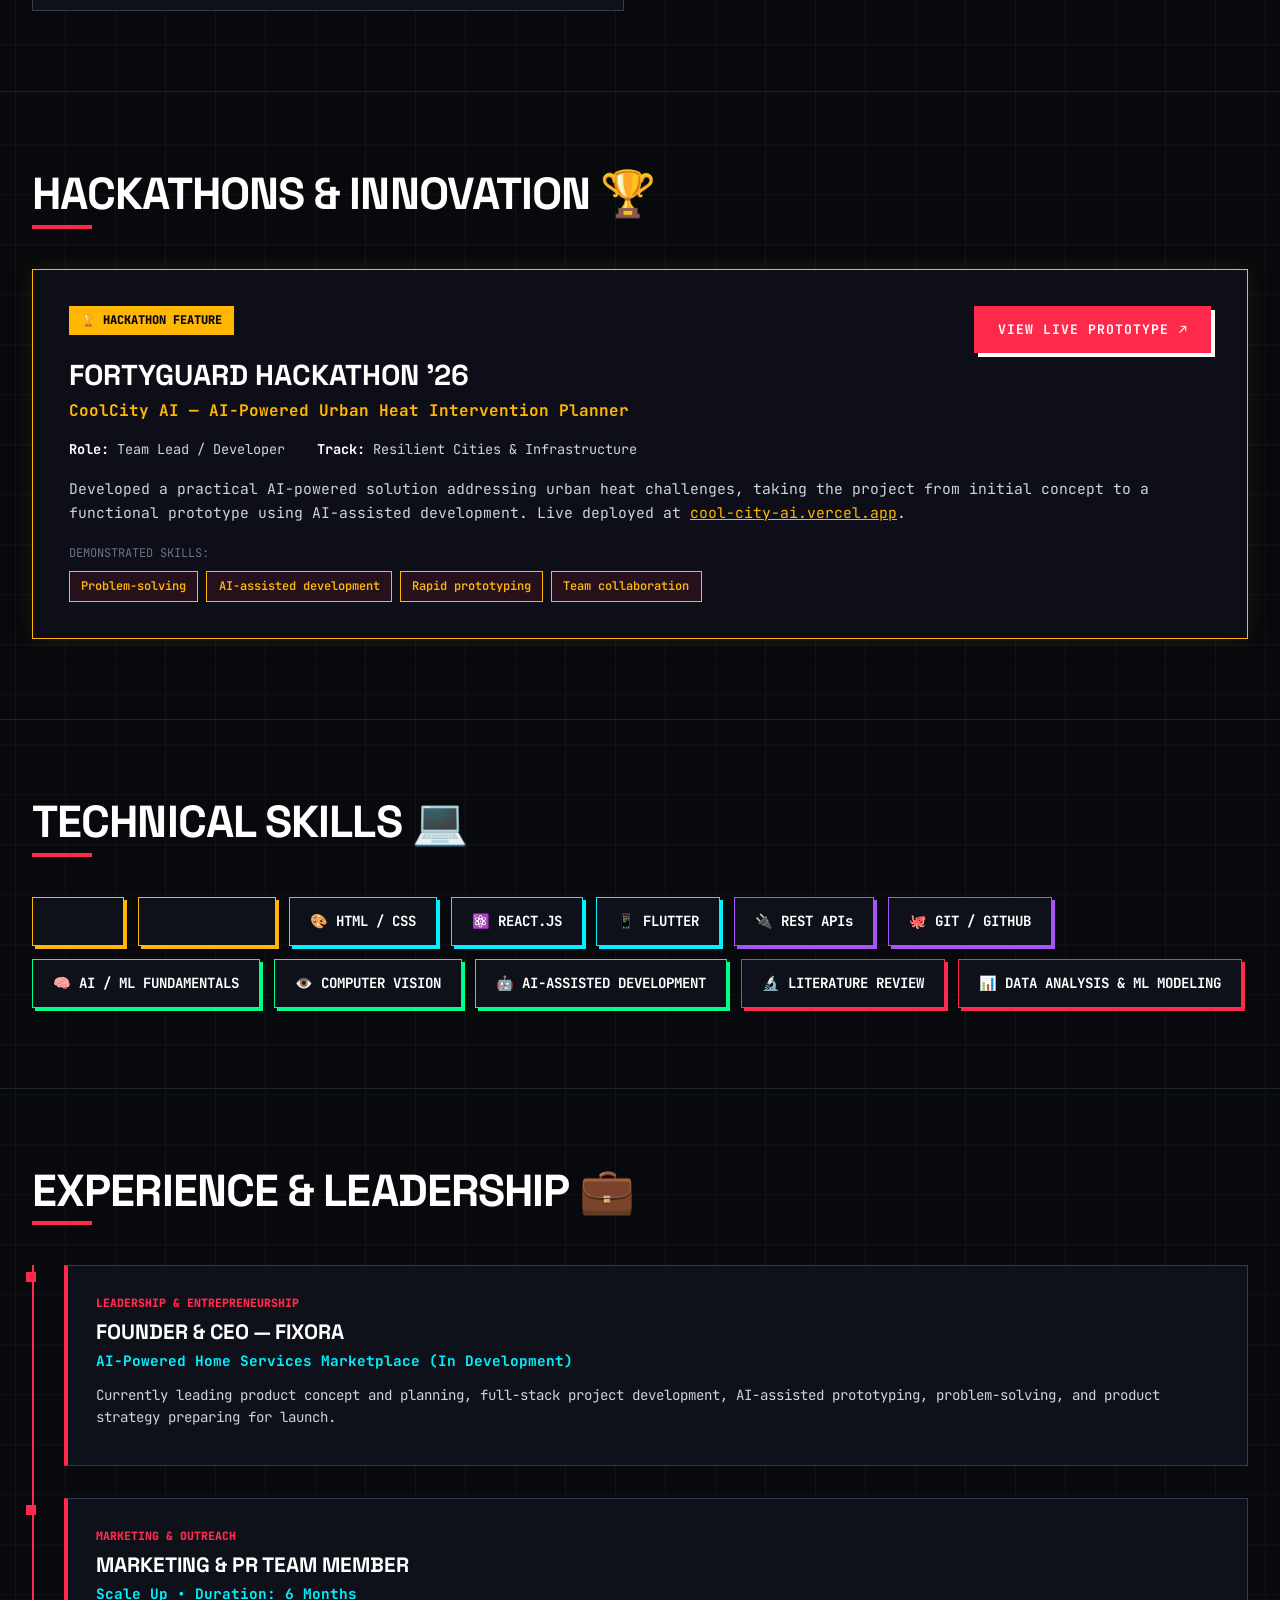
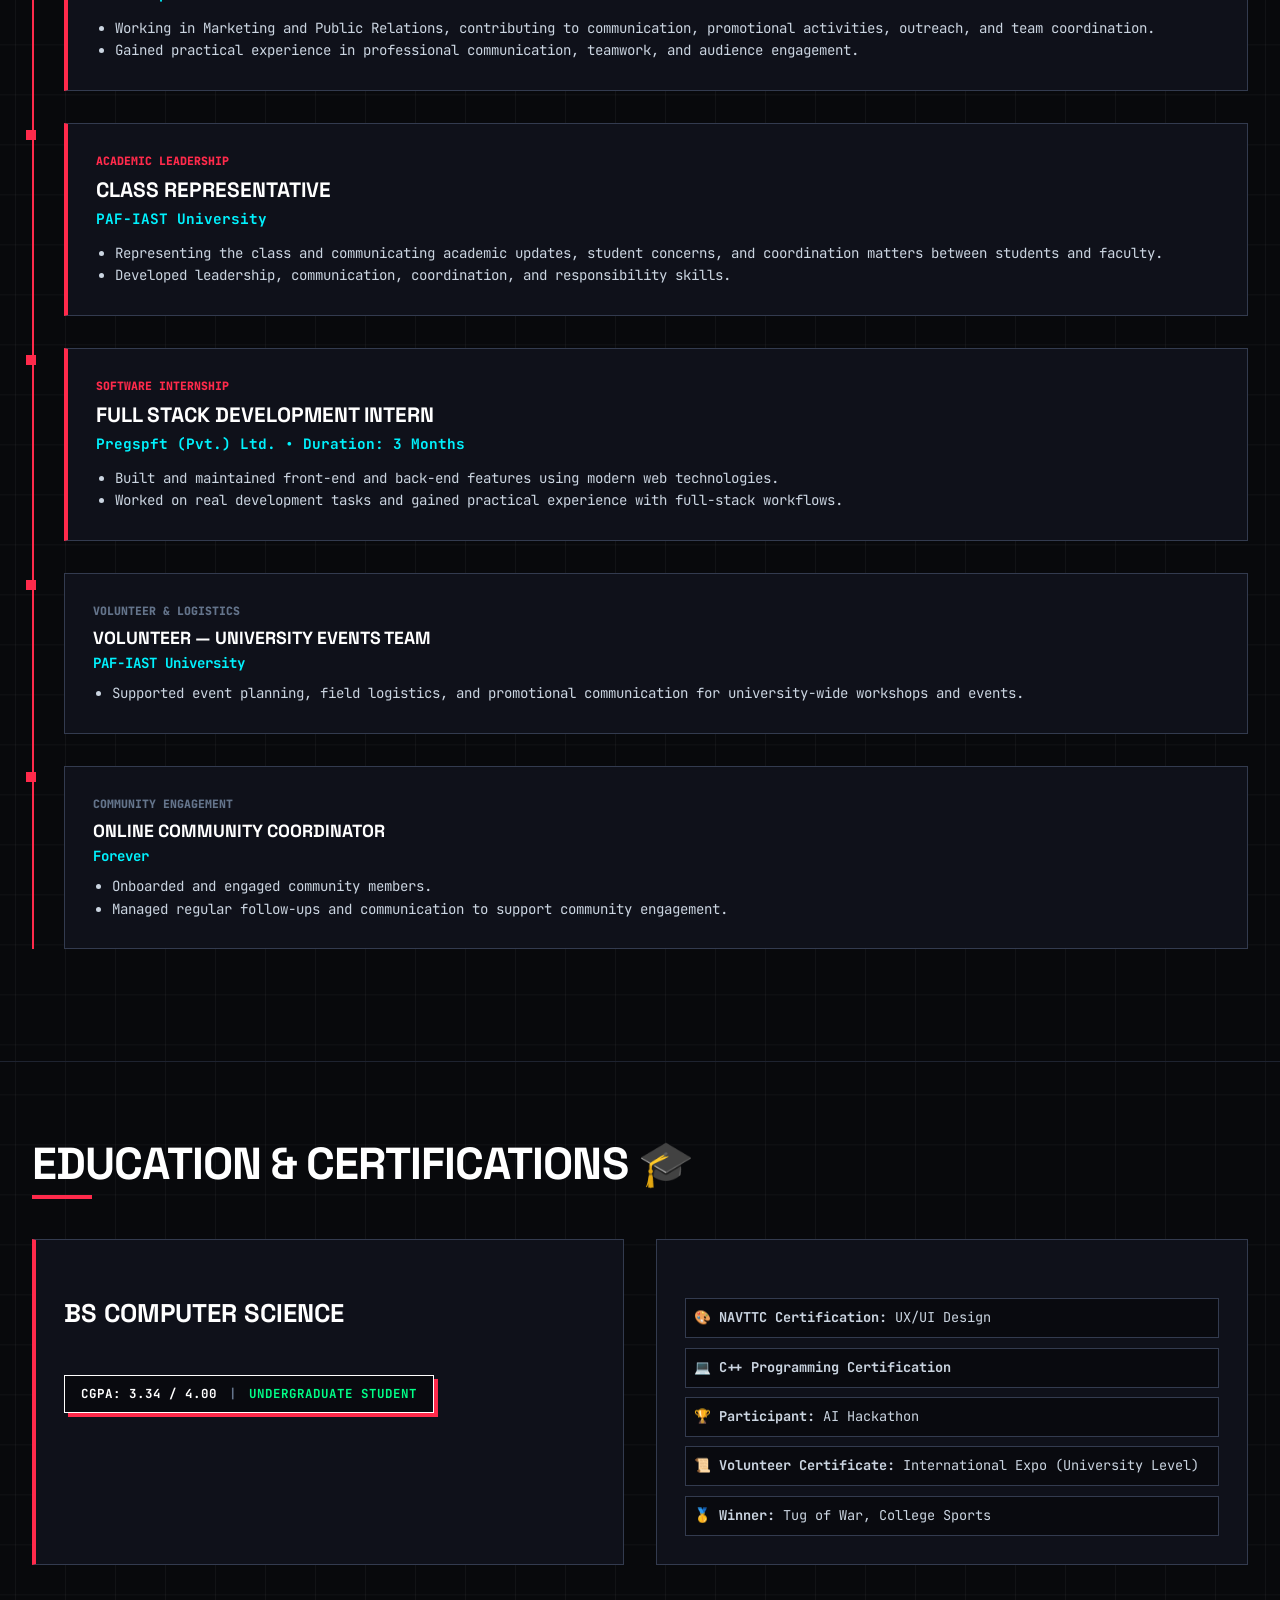
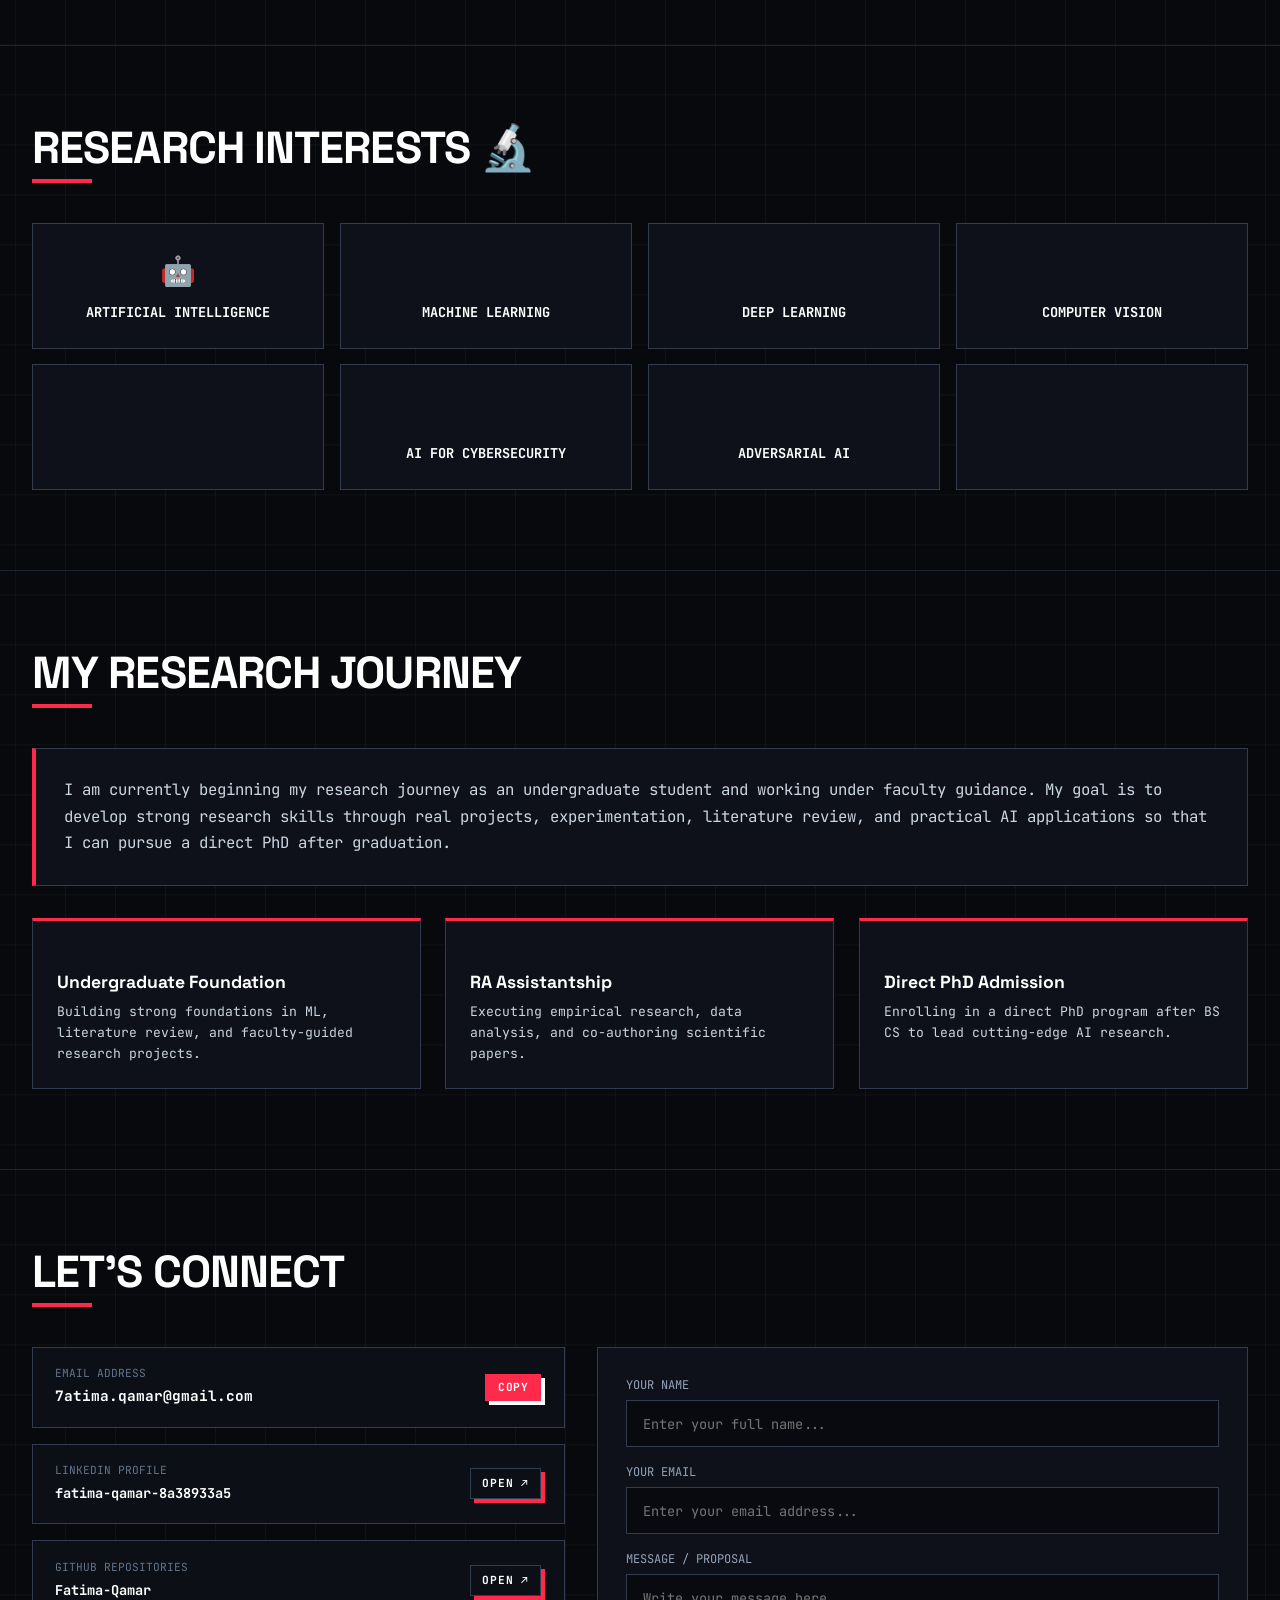
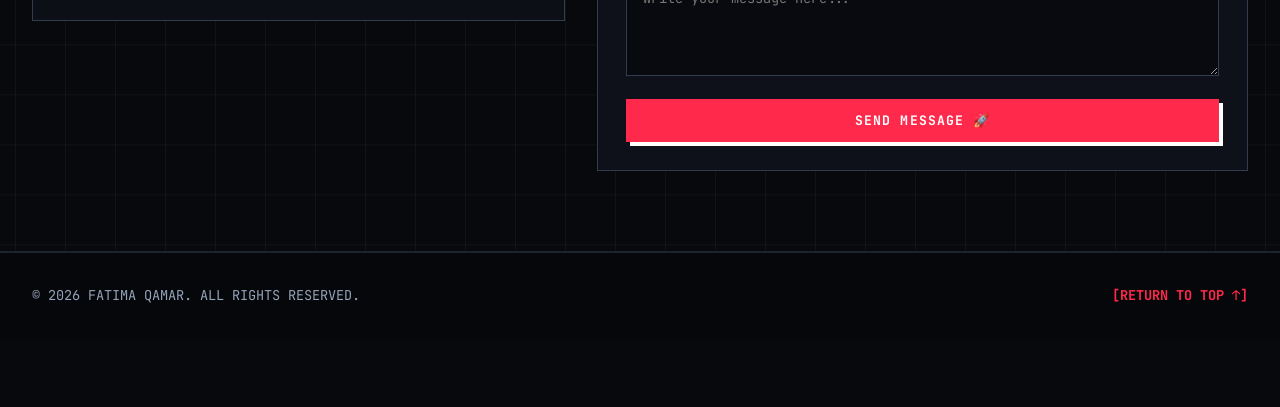
==== commit b91ae67f: "Remove cv.html and link navbar CV button directly to Fatima_Qamar_CV.pdf" ====
--- a/index.html
+++ b/index.html
@@ -1049,7 +1049,7 @@
         <li><a href="#skills" class="nav-link">SKILLS</a></li>
         <li><a href="#experience" class="nav-link">EXPERIENCE</a></li>
         <li><a href="#contact" class="nav-link">CONTACT</a></li>
-        <li><a href="cv.html" target="_blank" class="nav-link" style="color: var(--accent-red); font-weight: 800;">CV 📄</a></li>
+        <li><a href="Fatima_Qamar_CV.pdf" target="_blank" download="Fatima_Qamar_CV.pdf" class="nav-link" style="color: var(--accent-red); font-weight: 800;">CV 📄</a></li>
       </ul>
 
       <button class="mobile-toggle" id="mobileToggle" aria-label="Toggle menu">☰</button>
@@ -1077,8 +1077,7 @@
 
           <!-- Action Buttons -->
           <div class="hero-action-row">
-            <a href="cv.html" target="_blank" class="cyber-btn btn-cyber-red">📄 VIEW / PRINT CV</a>
-            <a href="#projects" class="cyber-btn btn-cyber-dark">EXPLORE PROJECTS</a>
+            <a href="#projects" class="cyber-btn btn-cyber-red">EXPLORE PROJECTS</a>
             <a href="#research" class="cyber-btn btn-cyber-dark">VIEW RESEARCH</a>
             <a href="https://github.com/Fatima-Qamar" target="_blank" rel="noopener" class="cyber-btn btn-cyber-outline">🌐 GITHUB</a>
             <a href="https://www.linkedin.com/in/fatima-qamar-8a38933a5" target="_blank" rel="noopener" class="cyber-btn btn-cyber-outline">💼 LINKEDIN</a>
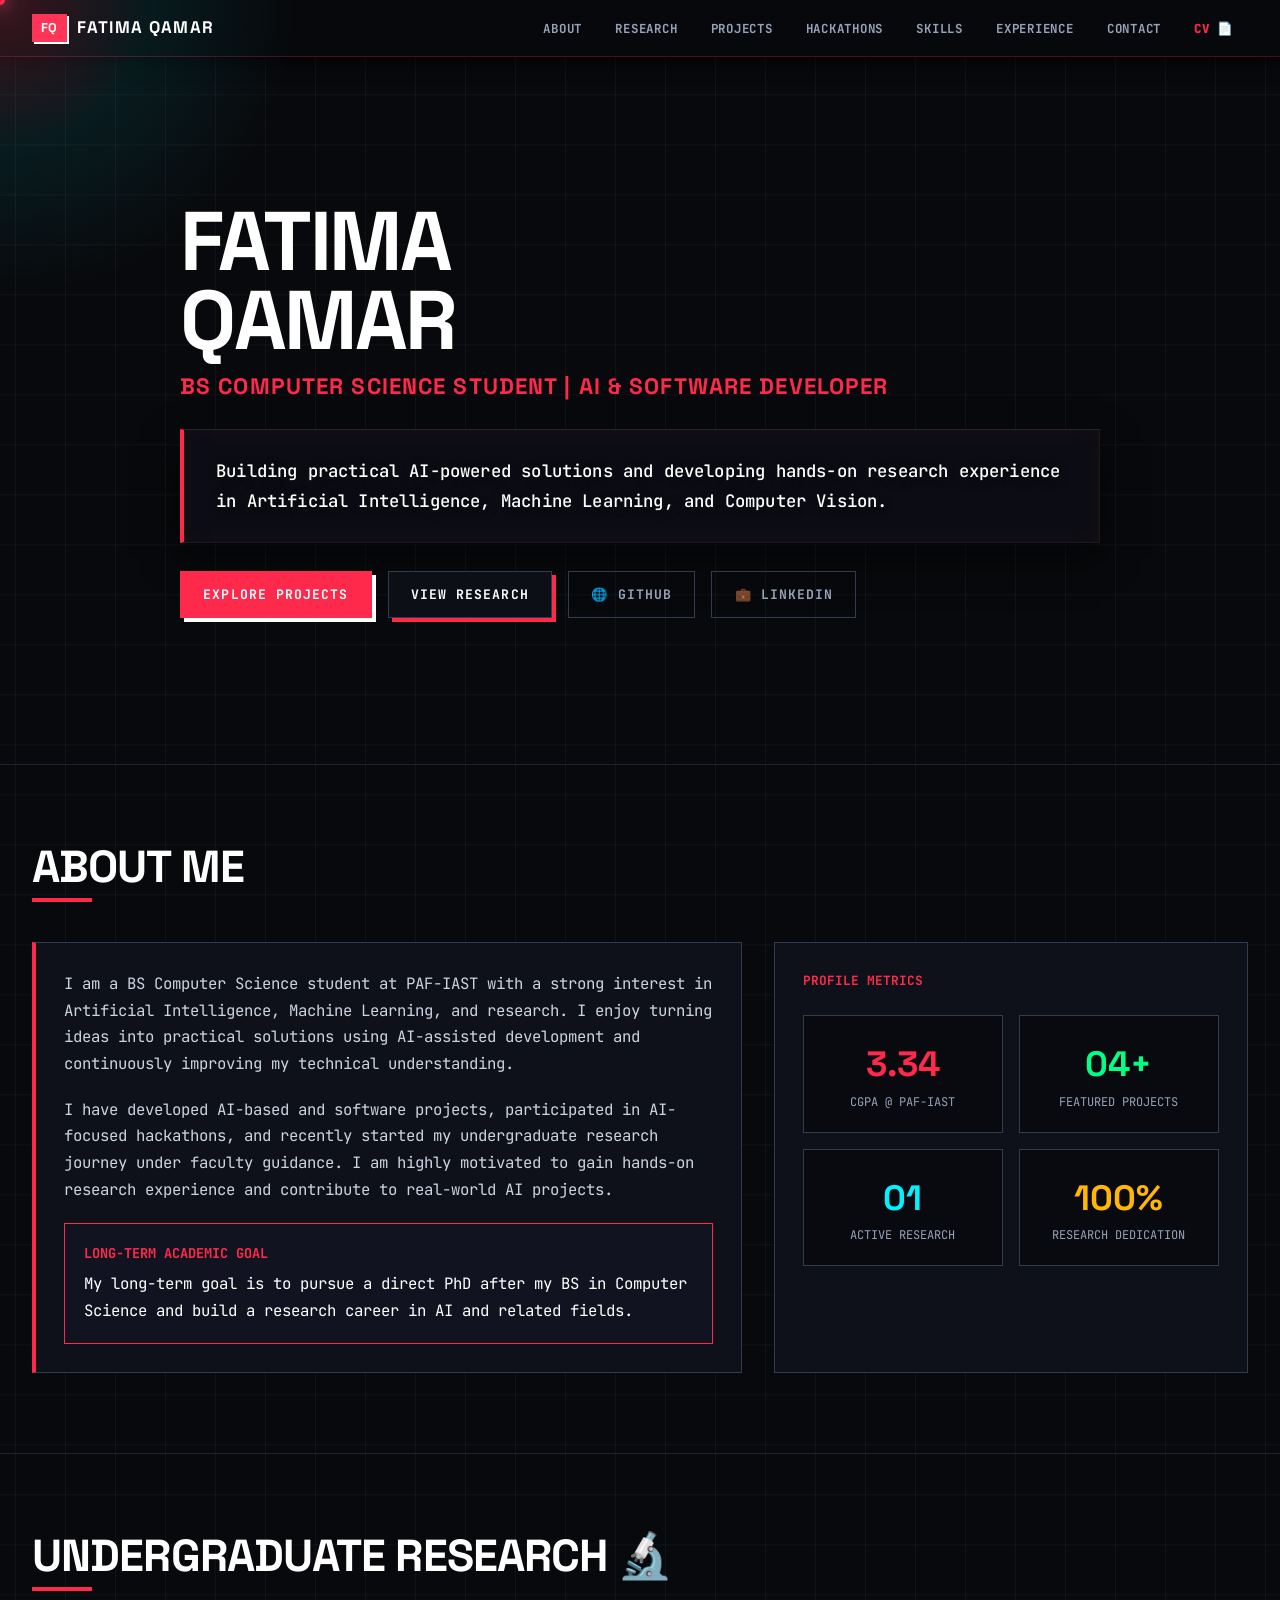
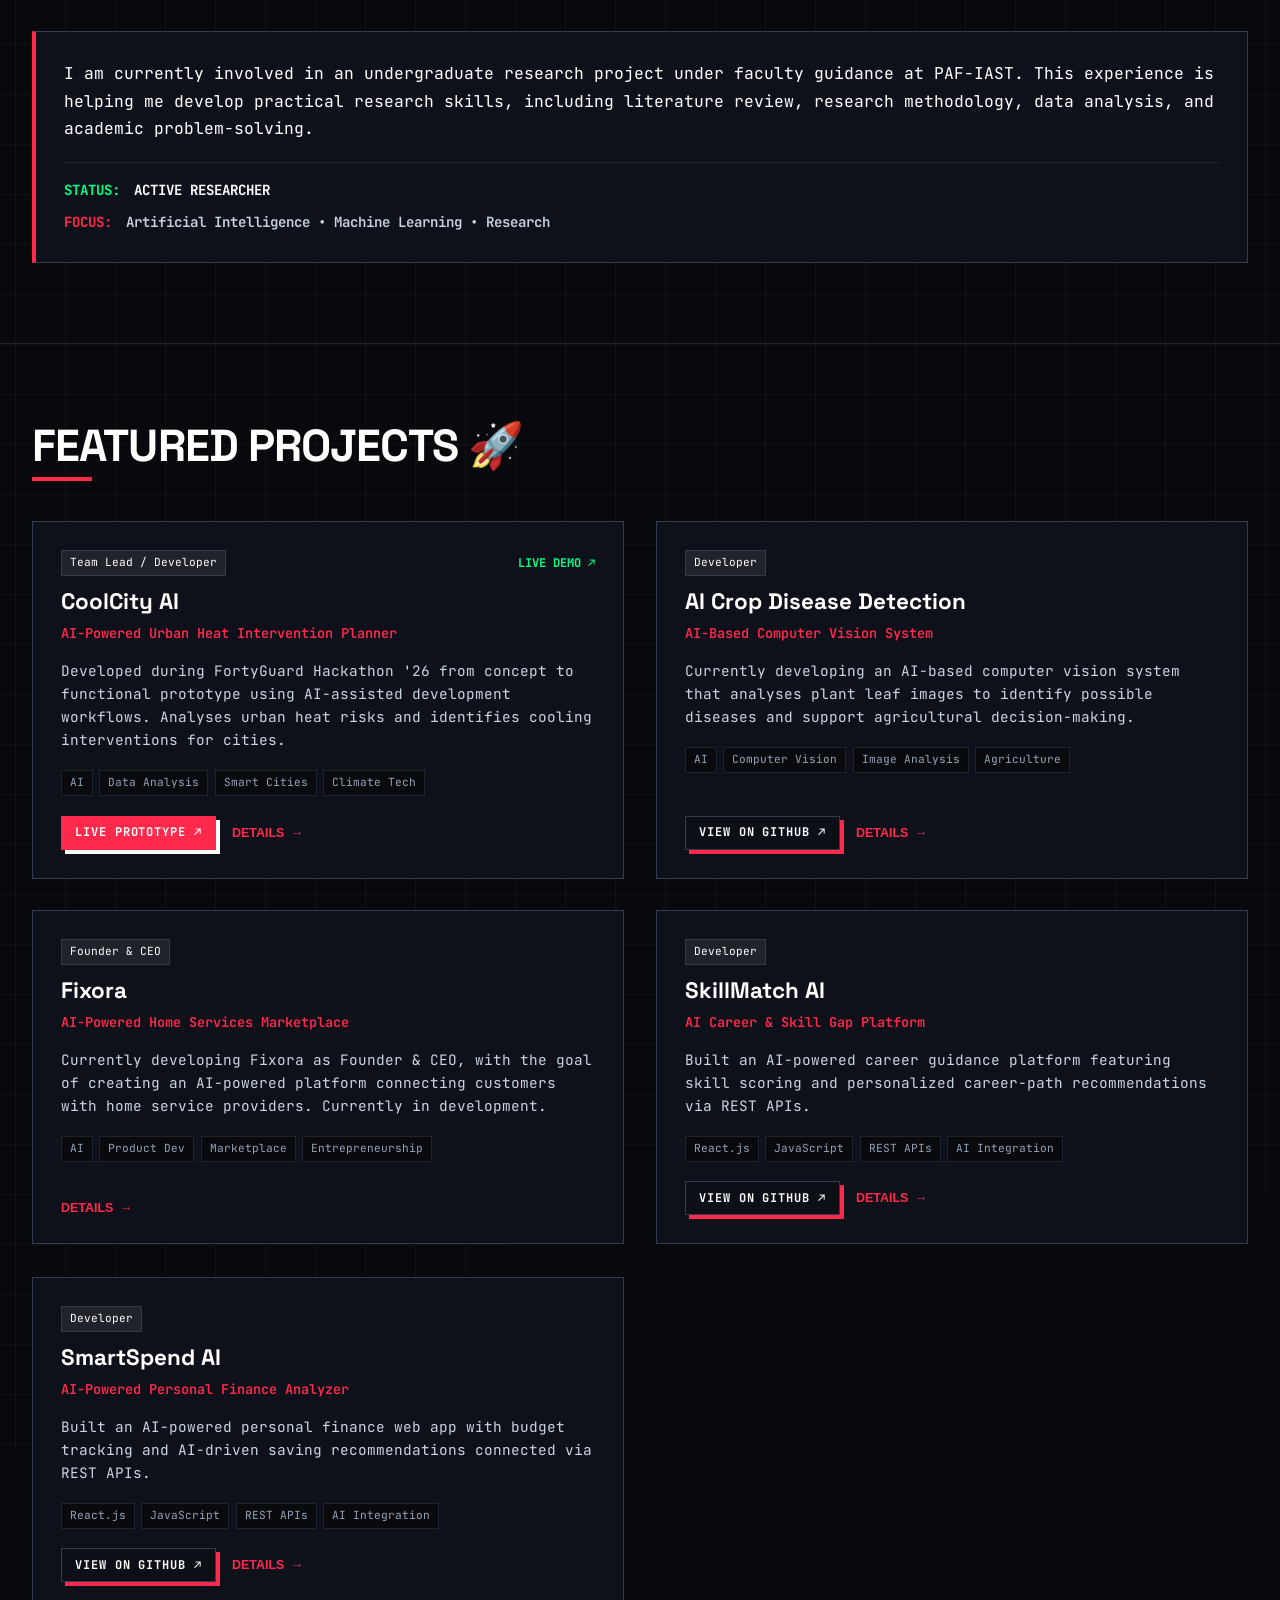
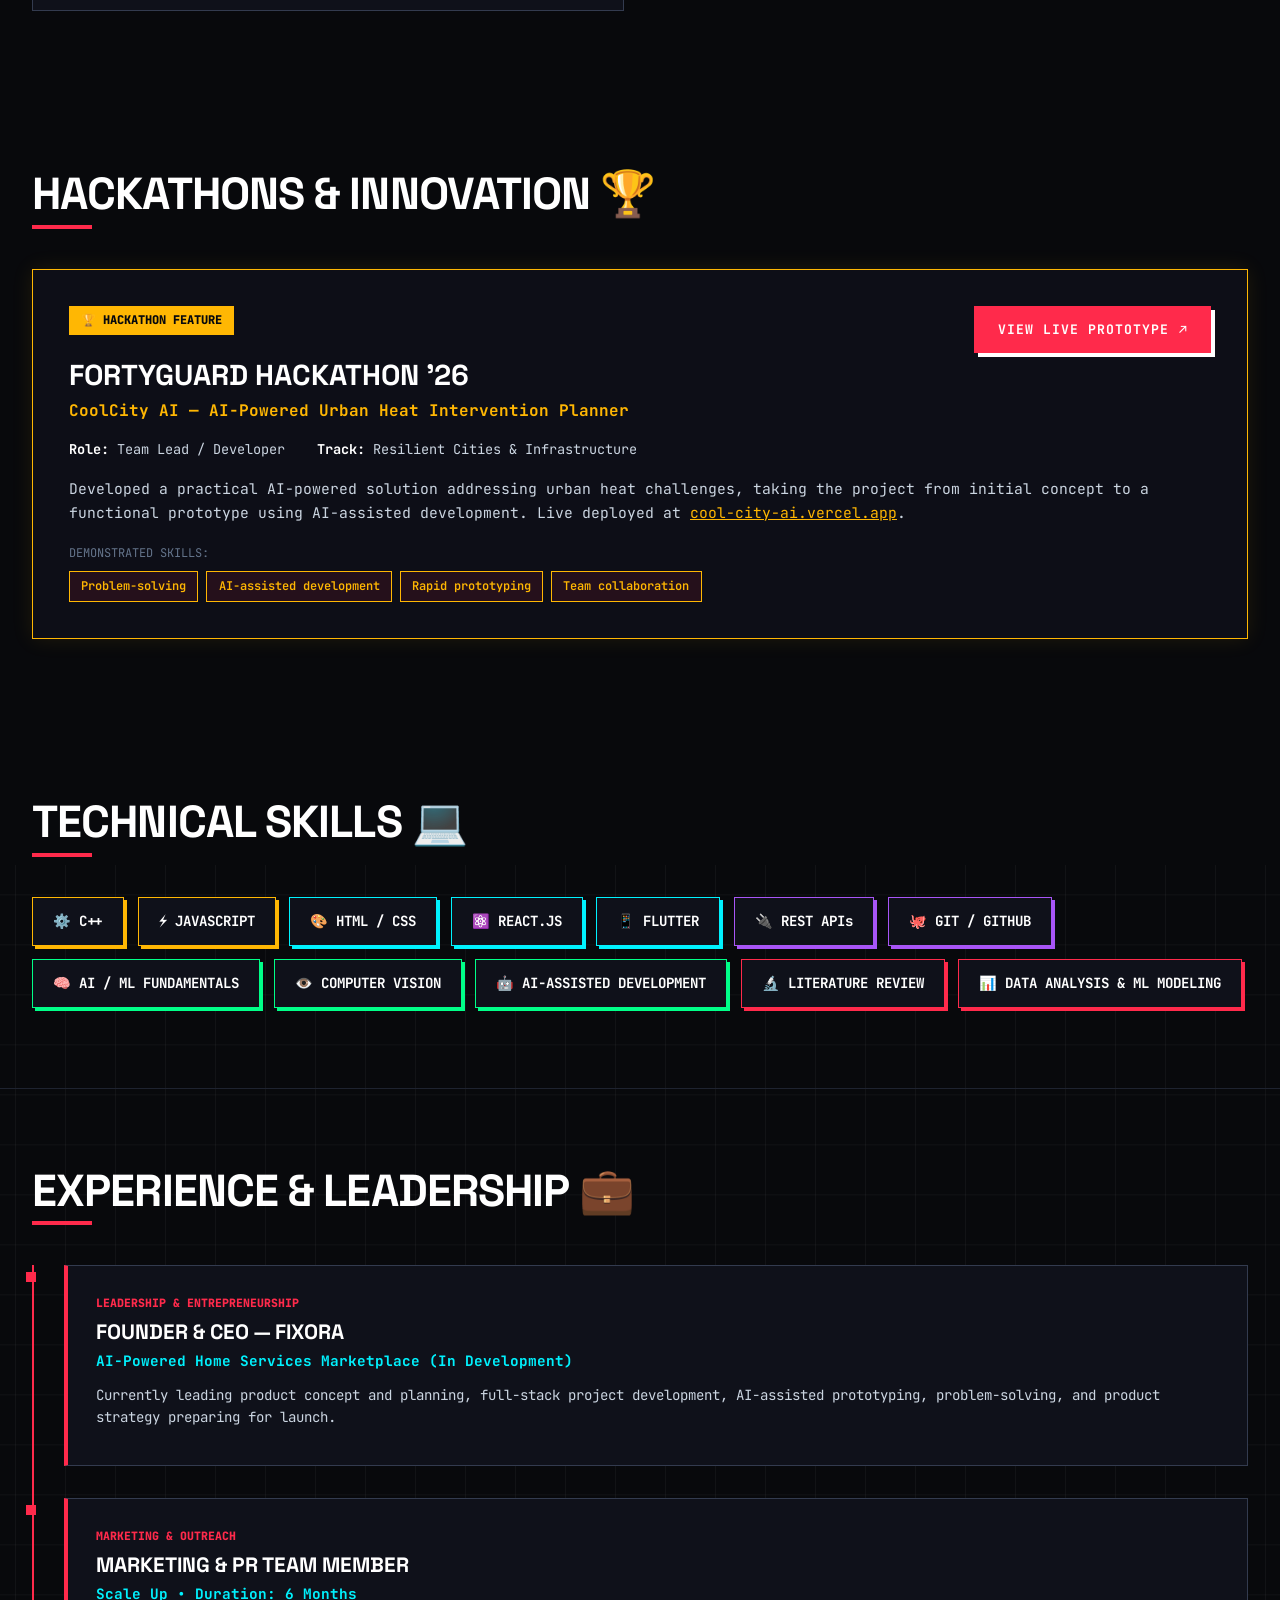
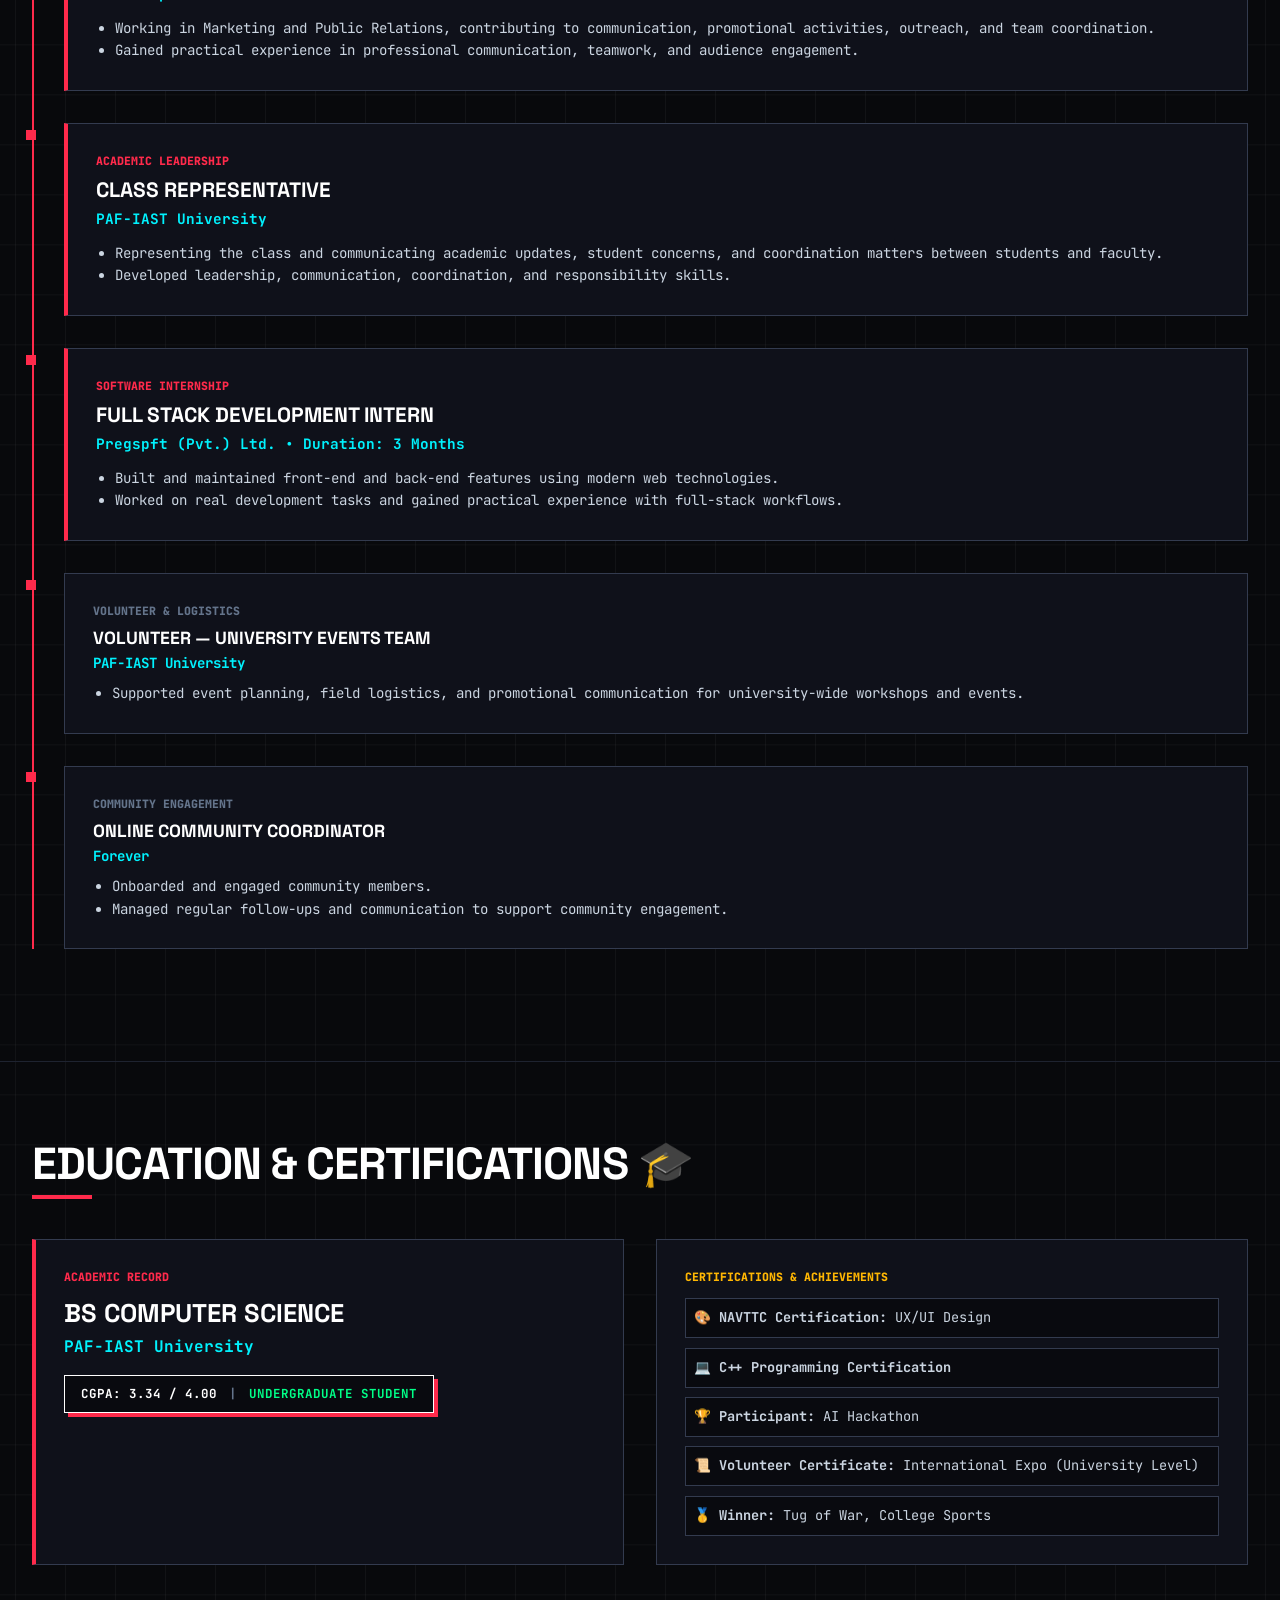
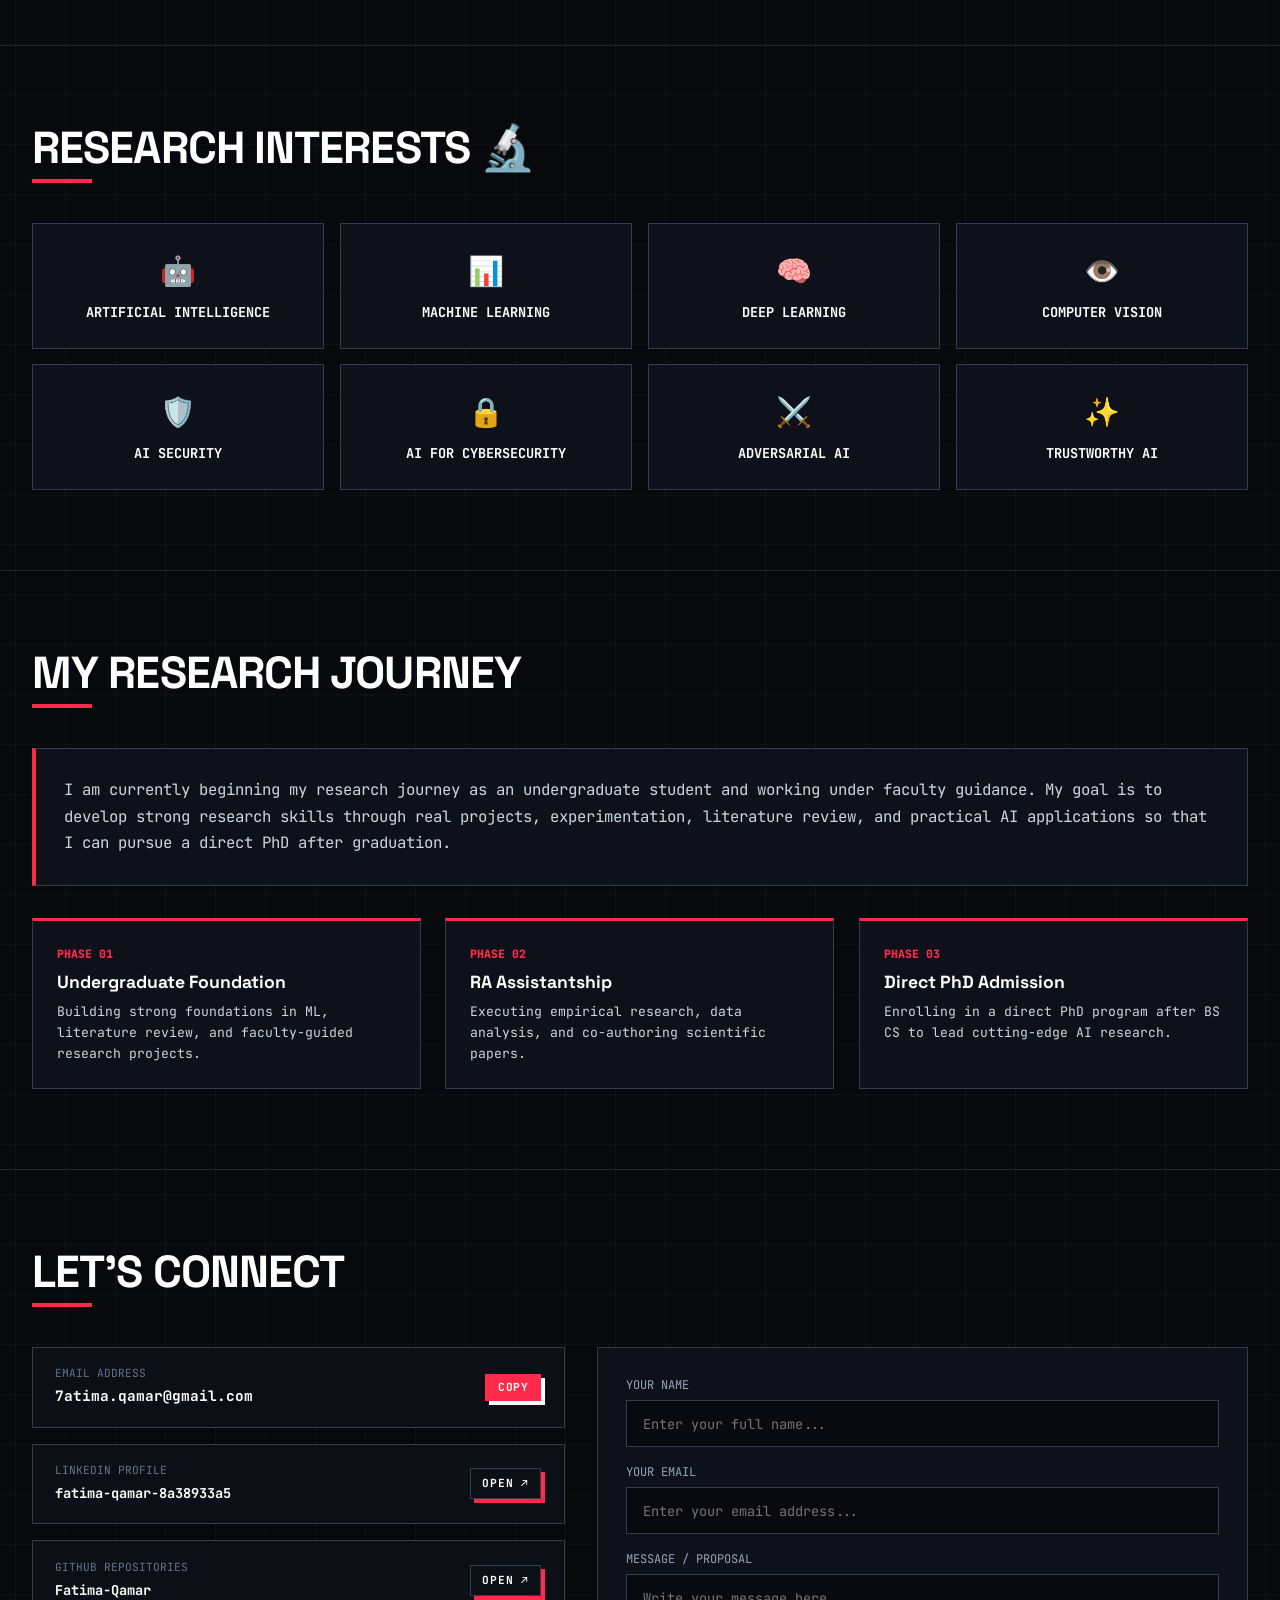
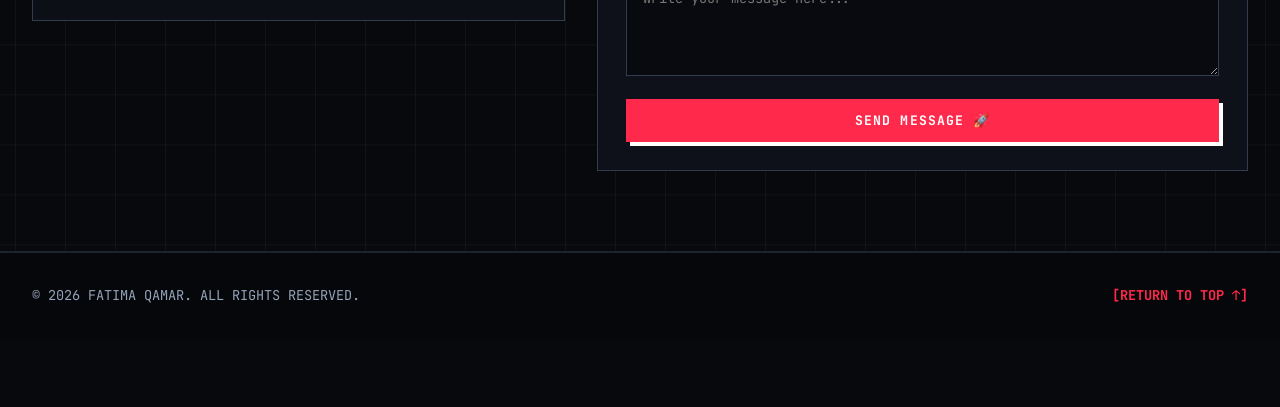
==== commit 216e8fc9: "Fatima Qamar — Official Personal Portfolio & CV" ====
--- a/index.html
+++ b/index.html
@@ -1742,3 +1742,4 @@
   <script src="script.js"></script>
 </body>
 </html>
+<!-- Final Release -->
--- a/styles.css
+++ b/styles.css
@@ -250,3 +250,4 @@
     grid-template-columns: 1fr;
   }
 }
+/* Final Release */
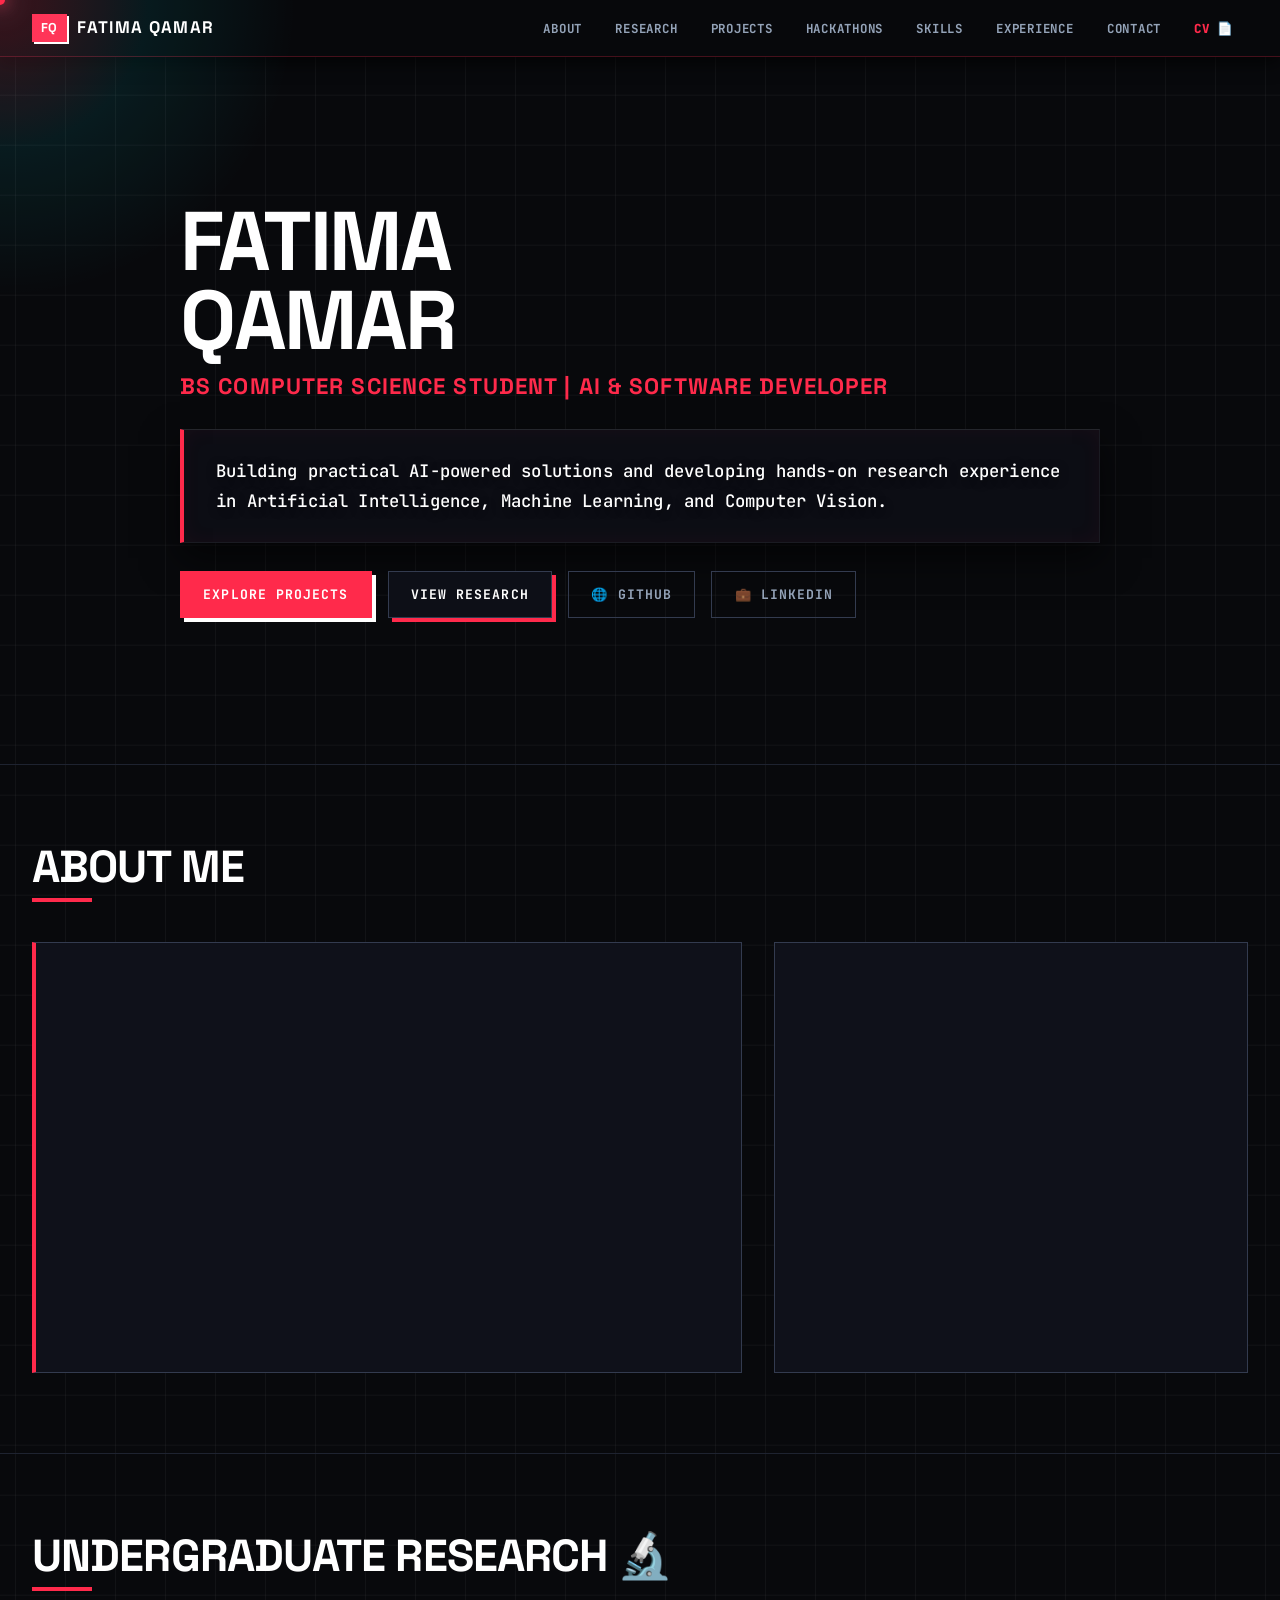
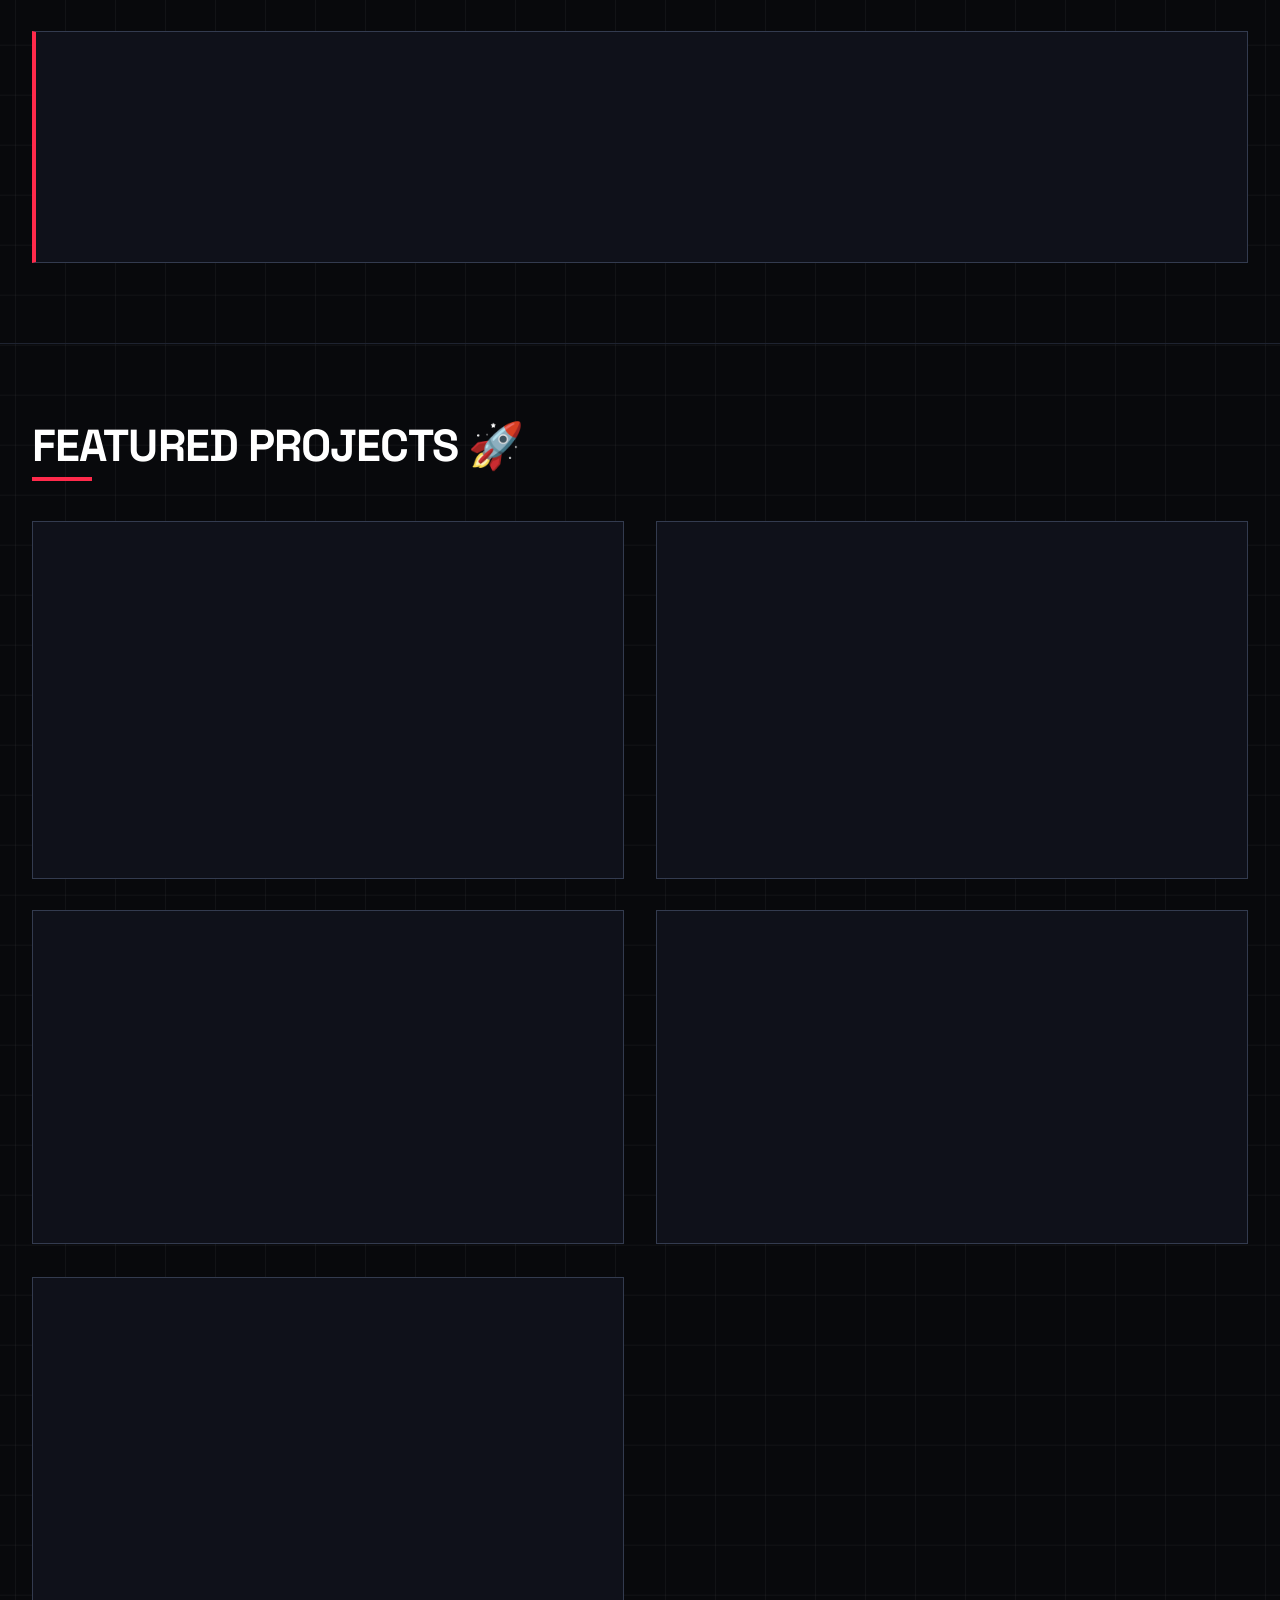
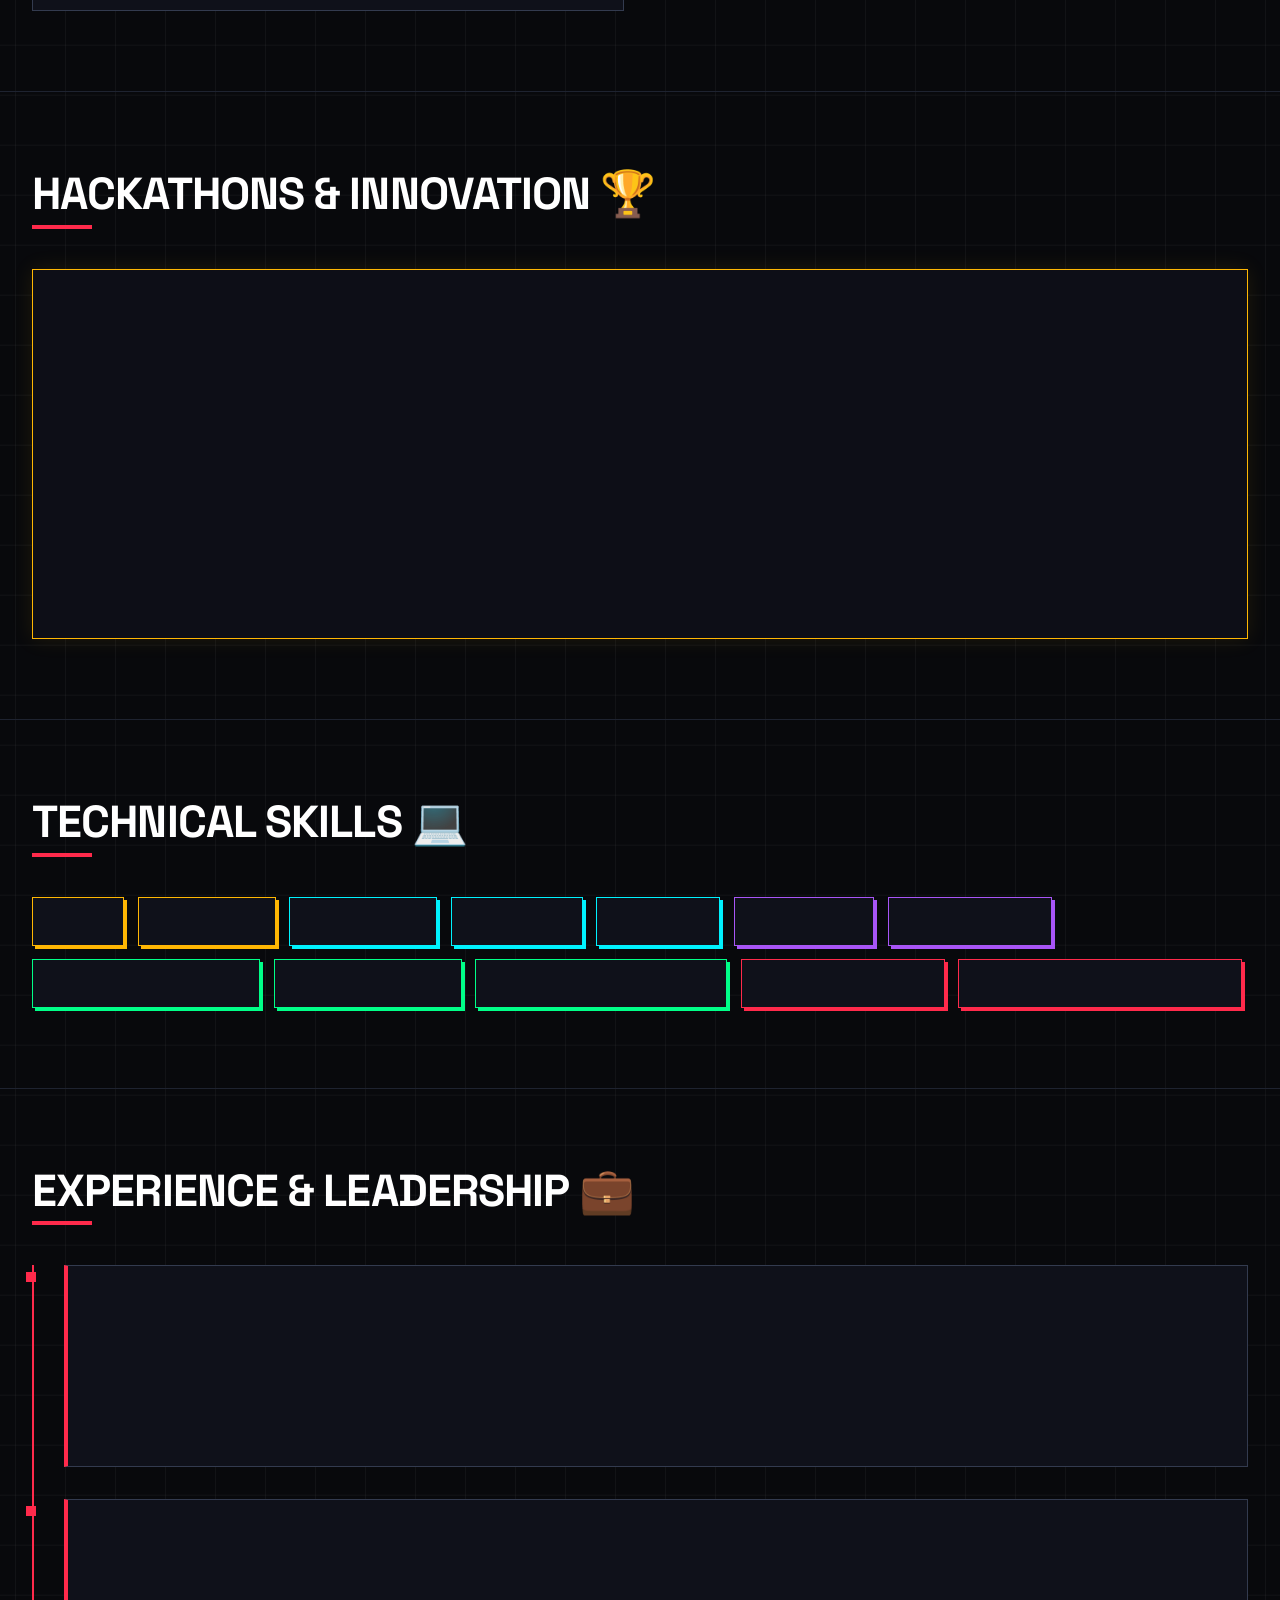
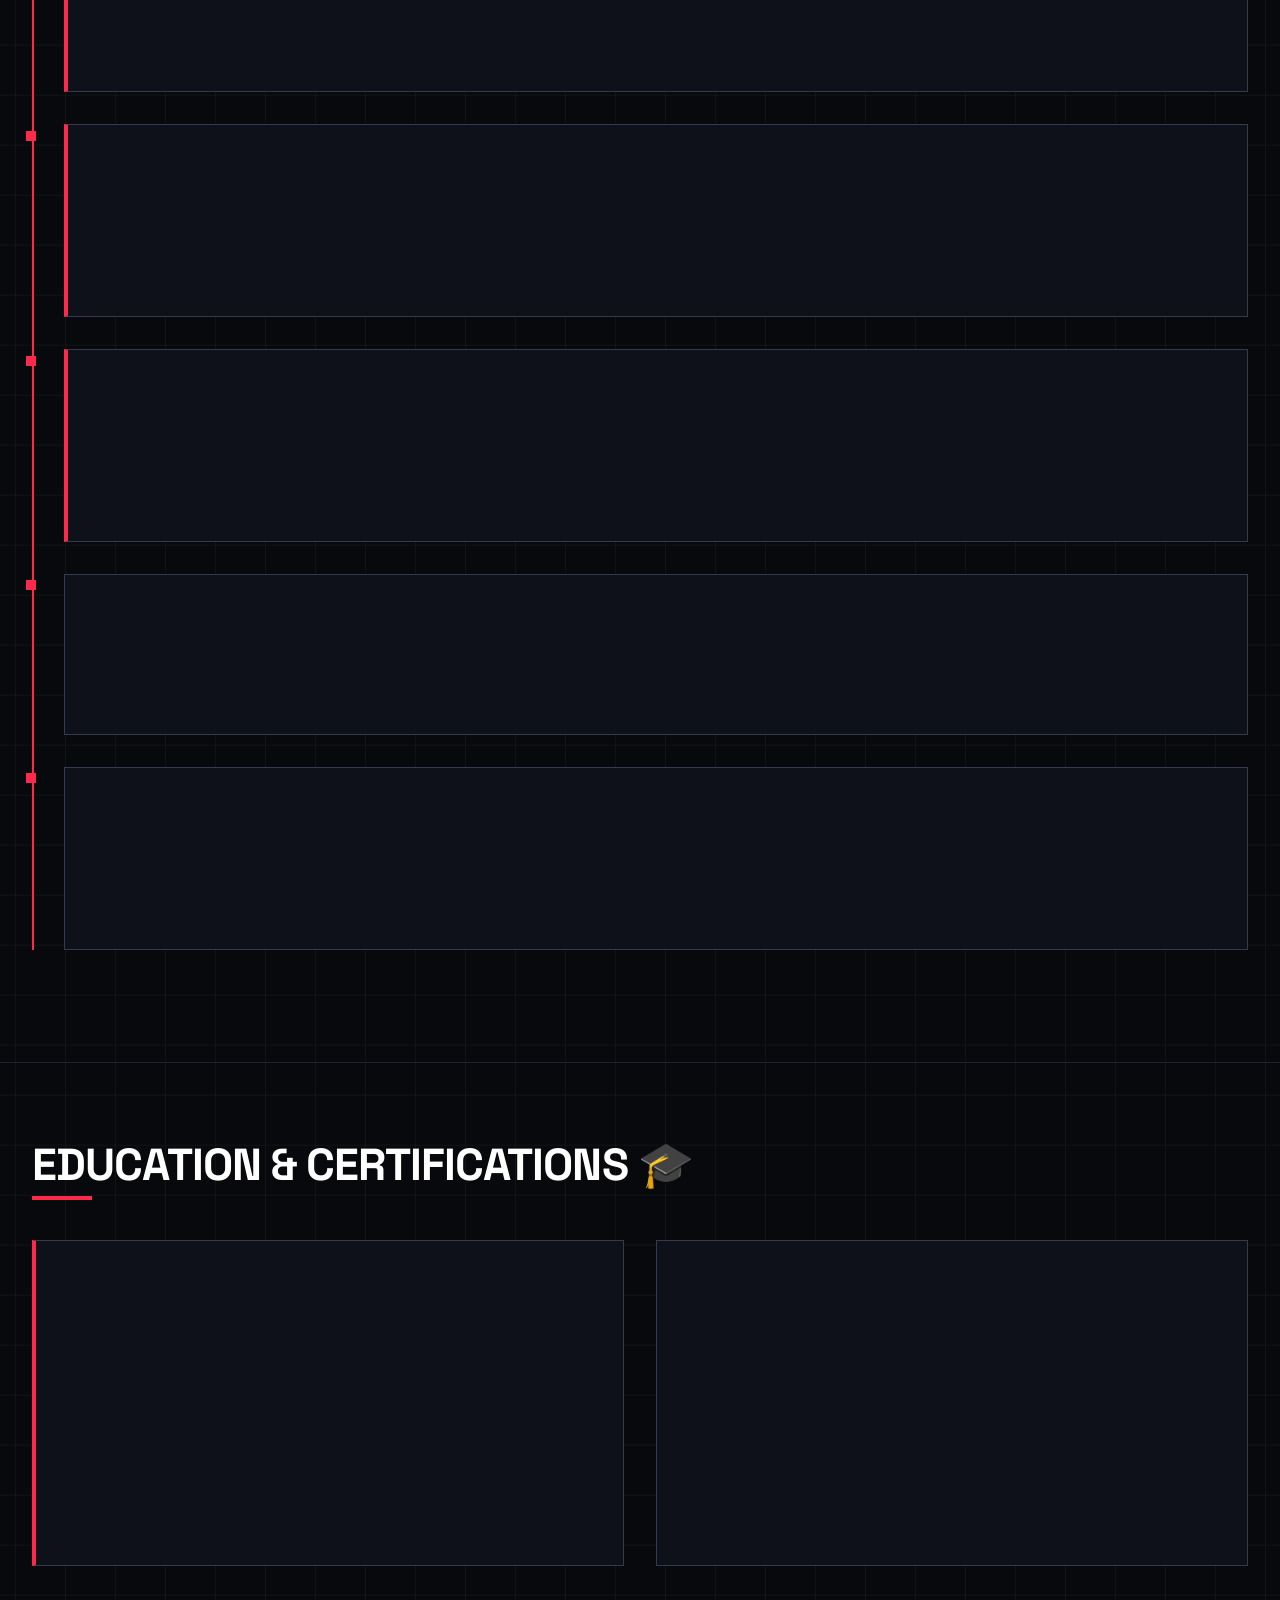
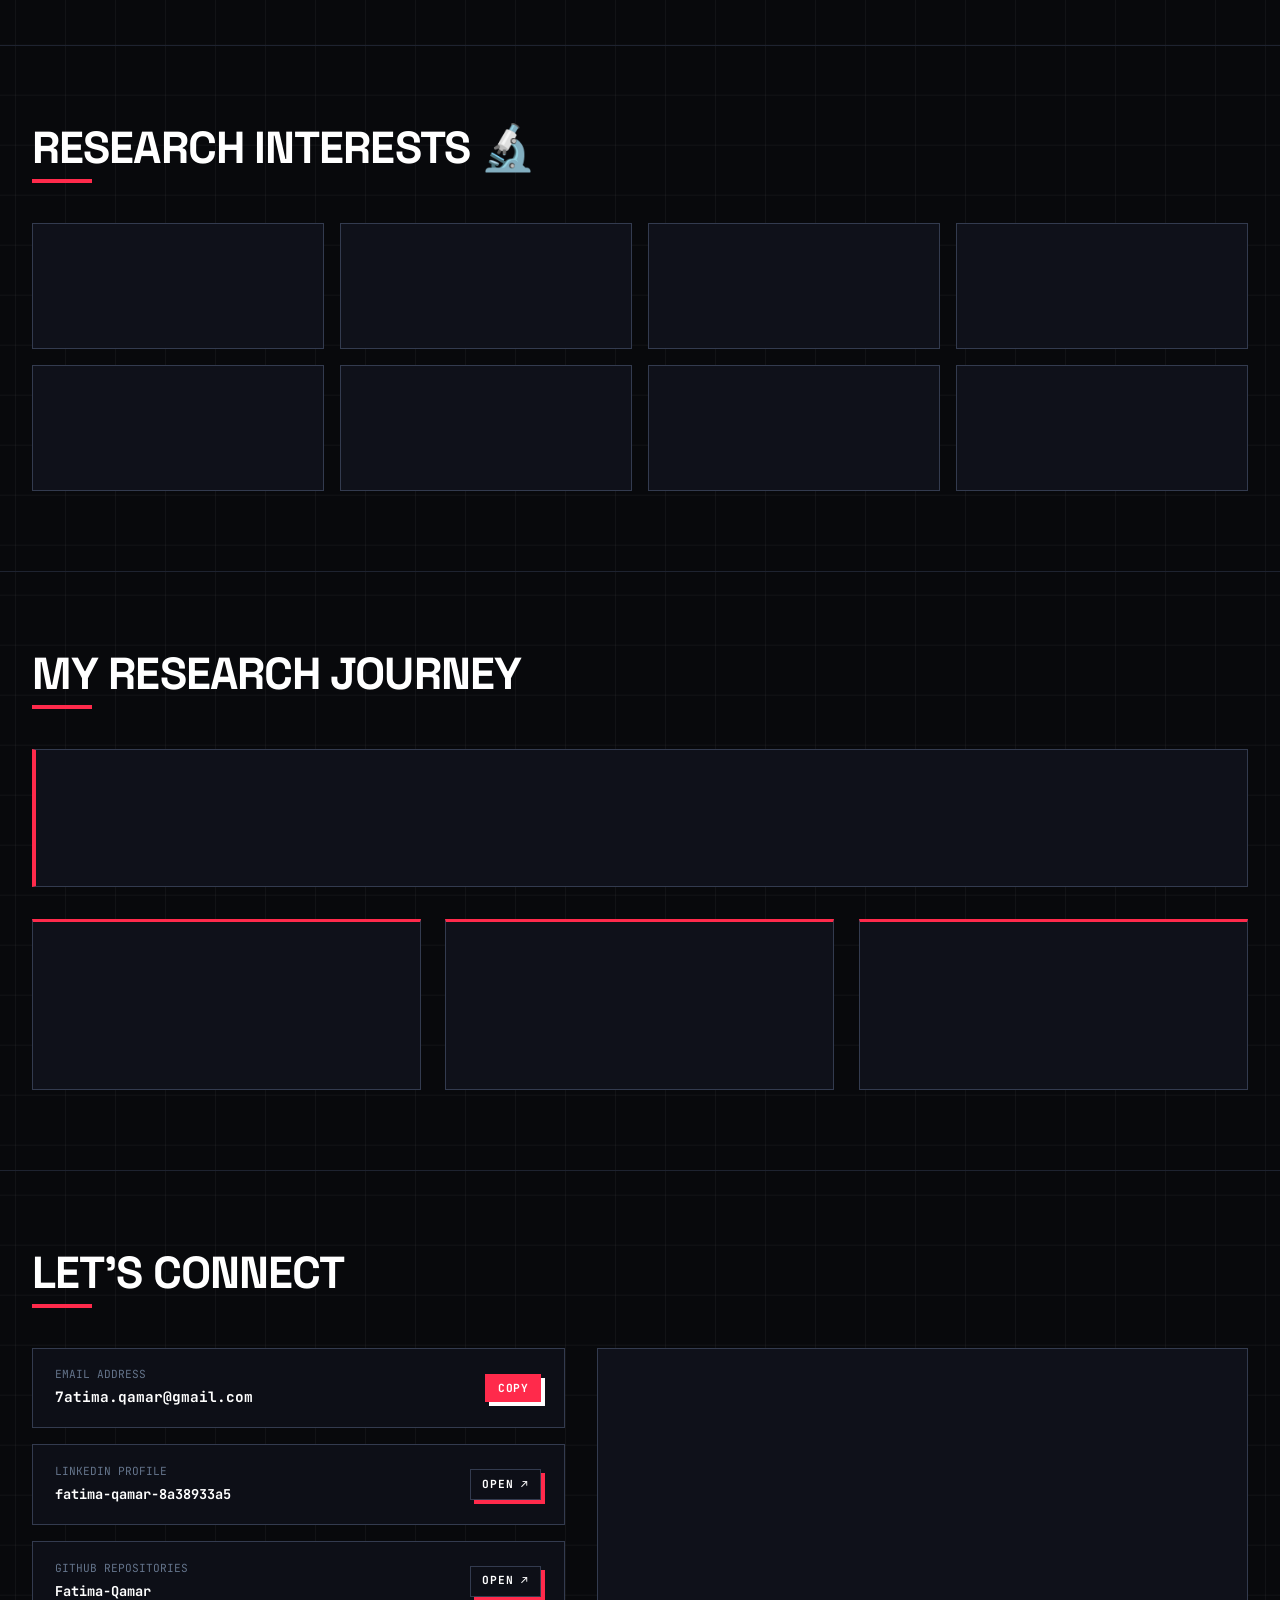
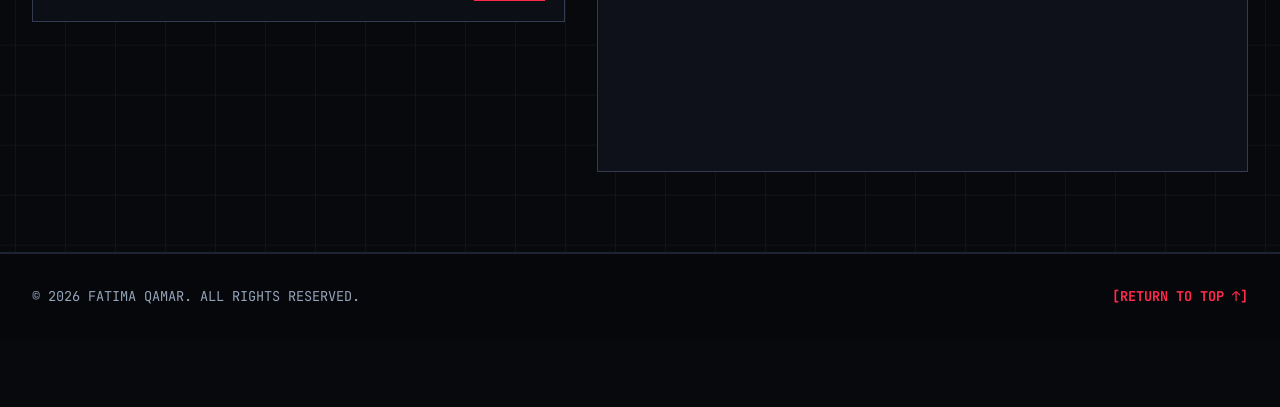
==== commit 549005cb: "Attach Fixora GitHub repository link to Fixora project and experience cards" ====
--- a/index.html
+++ b/index.html
@@ -1231,6 +1231,7 @@
             <div>
               <div style="display: flex; justify-content: space-between; align-items: center; margin-bottom: 0.5rem;">
                 <span class="project-role-tag">Founder & CEO</span>
+                <a href="https://github.com/Fatima-Qamar/FIXORA" target="_blank" rel="noopener" style="font-size: 0.75rem; color: var(--accent-green); font-weight: bold; text-decoration: none;">GITHUB ↗</a>
               </div>
               <h3 class="project-title-h3">Fixora</h3>
               <div class="project-sub-tag">AI-Powered Home Services Marketplace</div>
@@ -1245,6 +1246,7 @@
               </div>
             </div>
             <div style="display: flex; gap: 1rem; align-items: center;">
+              <a href="https://github.com/Fatima-Qamar/FIXORA" target="_blank" rel="noopener" class="cyber-btn btn-cyber-dark" style="padding: 0.4rem 0.8rem; font-size: 0.75rem;">VIEW ON GITHUB ↗</a>
               <button class="btn-detail-cyber" data-project="fixora">DETAILS <span>→</span></button>
             </div>
           </div>
@@ -1466,7 +1468,10 @@
           <!-- Item 01: Founder & CEO — Fixora -->
           <div class="timeline-block">
             <div class="cyber-card accent-bar-left">
-              <div style="font-size: 0.72rem; color: var(--accent-red); font-weight: 800;">LEADERSHIP & ENTREPRENEURSHIP</div>
+              <div style="display: flex; justify-content: space-between; align-items: center; flex-wrap: wrap; gap: 0.5rem;">
+                <div style="font-size: 0.72rem; color: var(--accent-red); font-weight: 800;">LEADERSHIP & ENTREPRENEURSHIP</div>
+                <a href="https://github.com/Fatima-Qamar/FIXORA" target="_blank" rel="noopener" style="font-size: 0.75rem; color: var(--accent-green); font-weight: bold; text-decoration: none;">GITHUB REPO ↗</a>
+              </div>
               <h3 style="font-family: var(--font-title); font-size: 1.3rem; font-weight: 800; color: #fff; margin-top: 0.2rem;">FOUNDER & CEO — FIXORA</h3>
               <div style="color: var(--accent-cyan); font-weight: 700; font-size: 0.9rem; margin-bottom: 0.75rem;">AI-Powered Home Services Marketplace (In Development)</div>
               <p style="font-size: 0.88rem; color: var(--text-code); margin-bottom: 0.5rem;">
